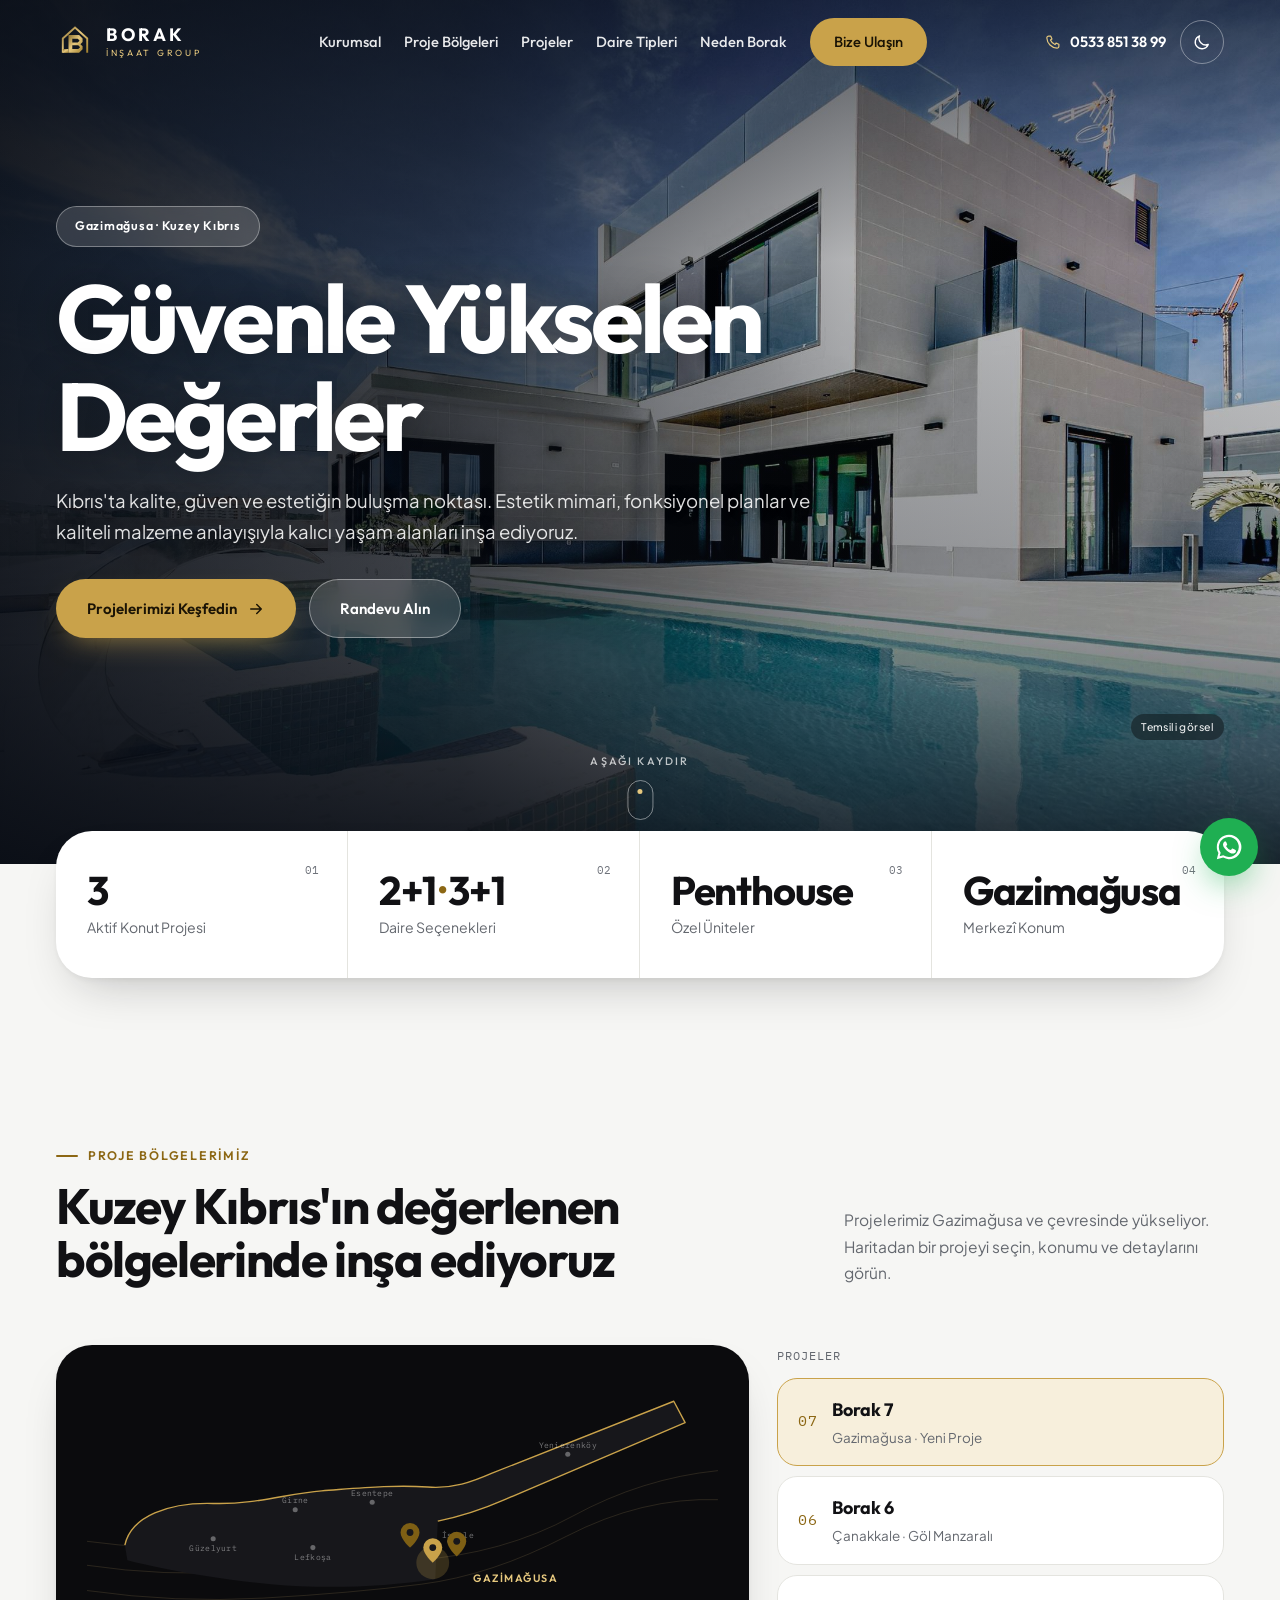
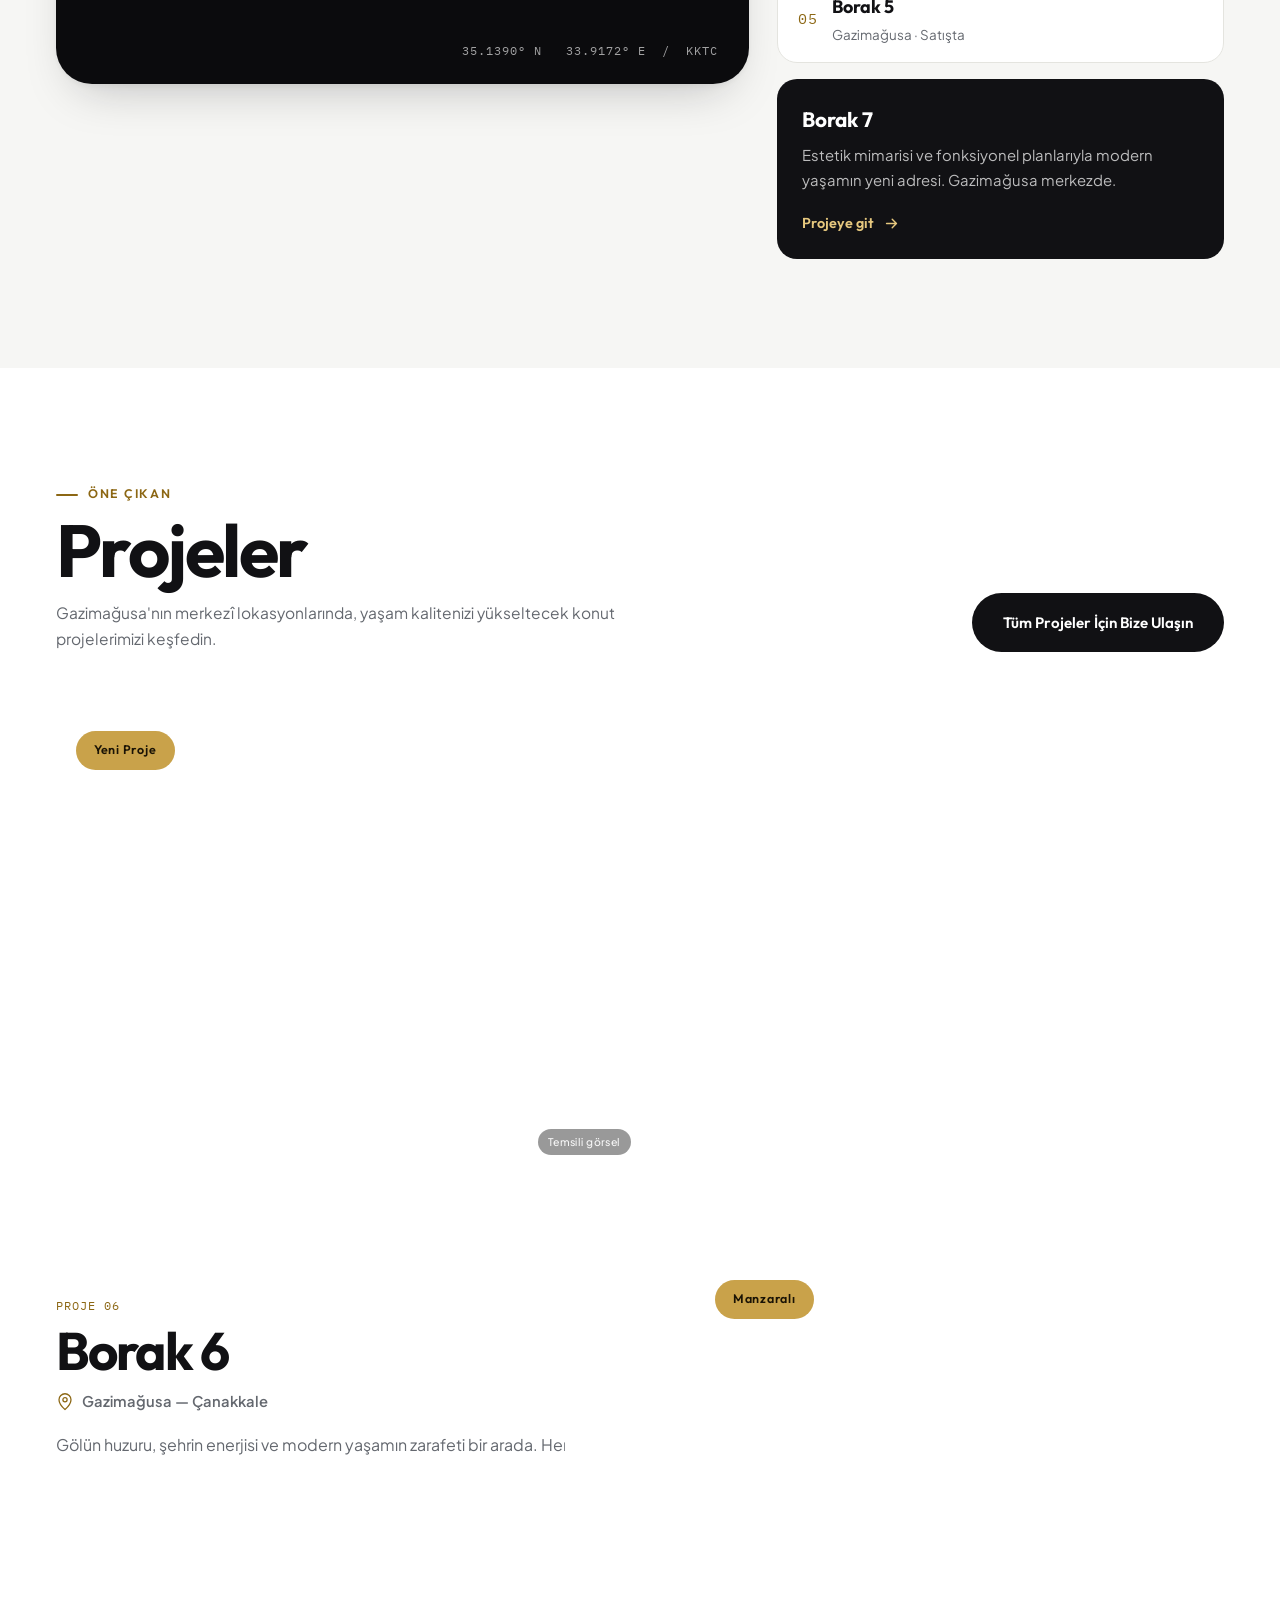
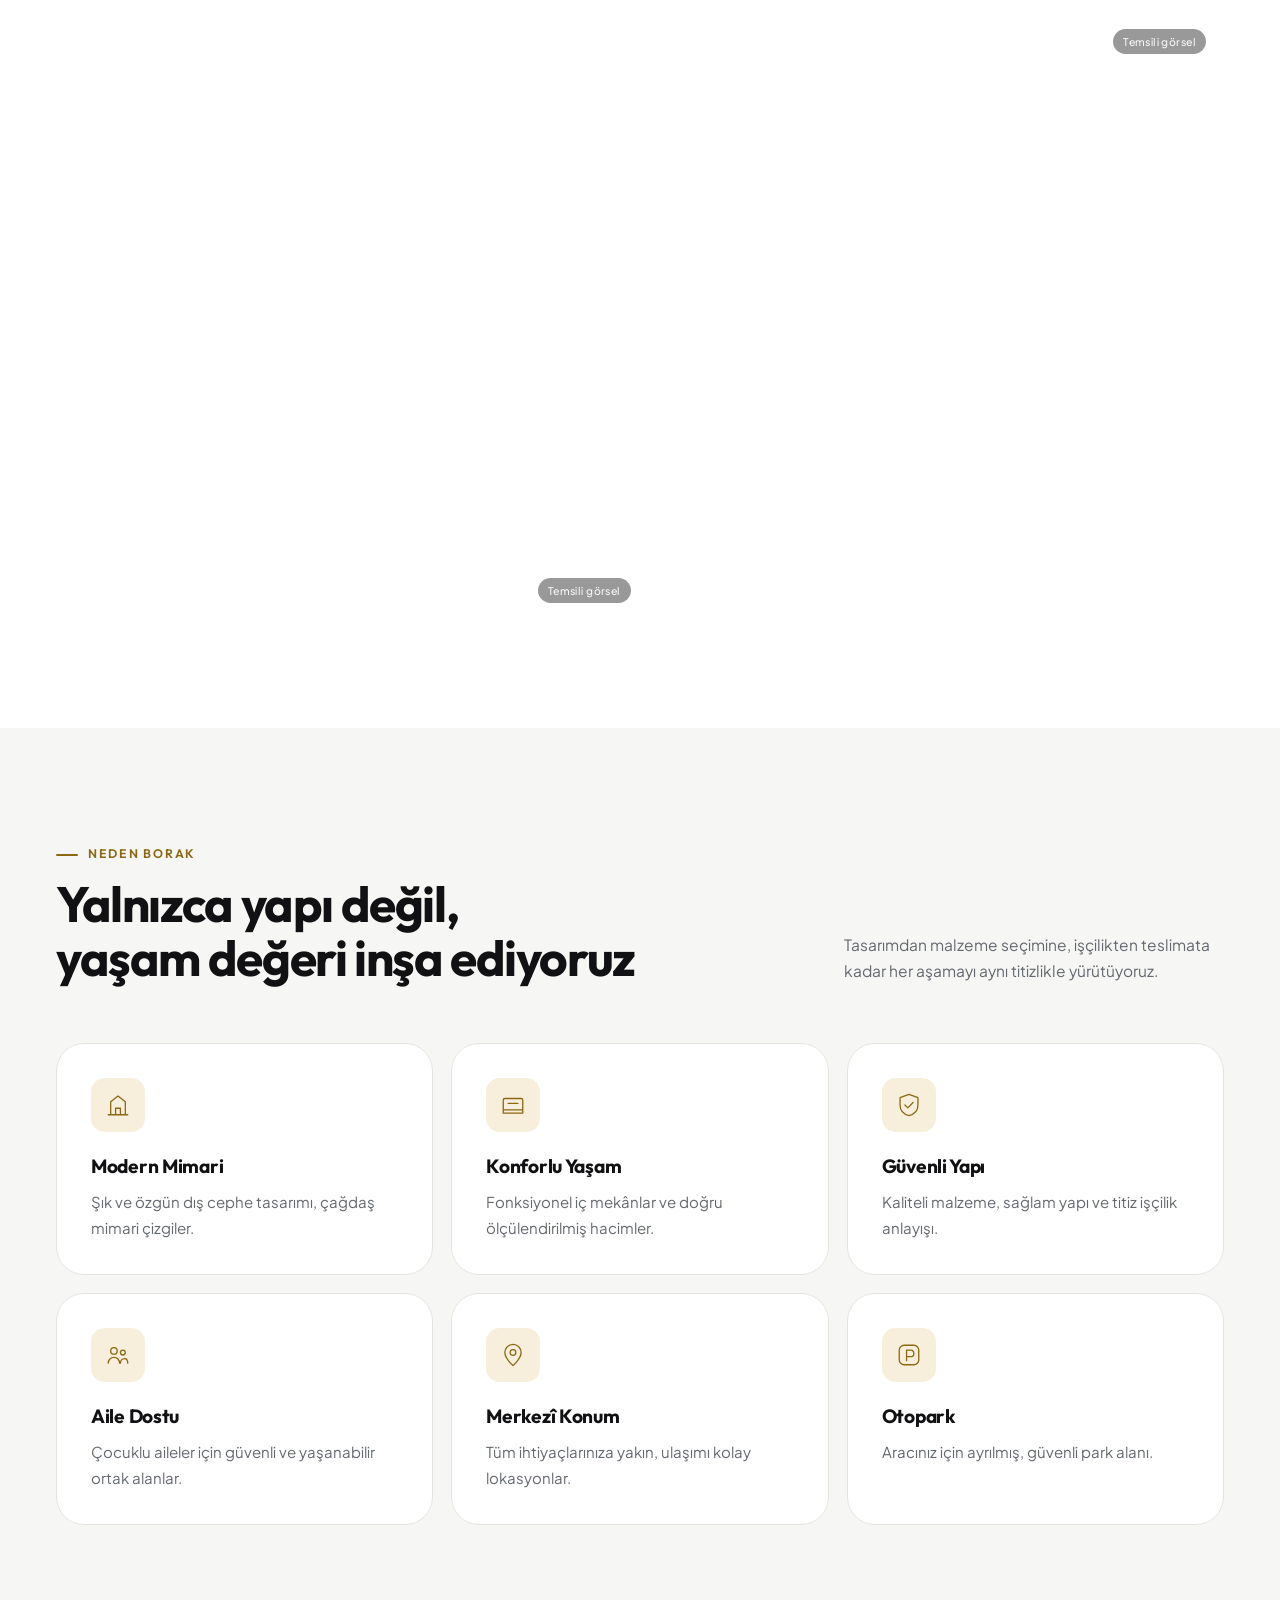
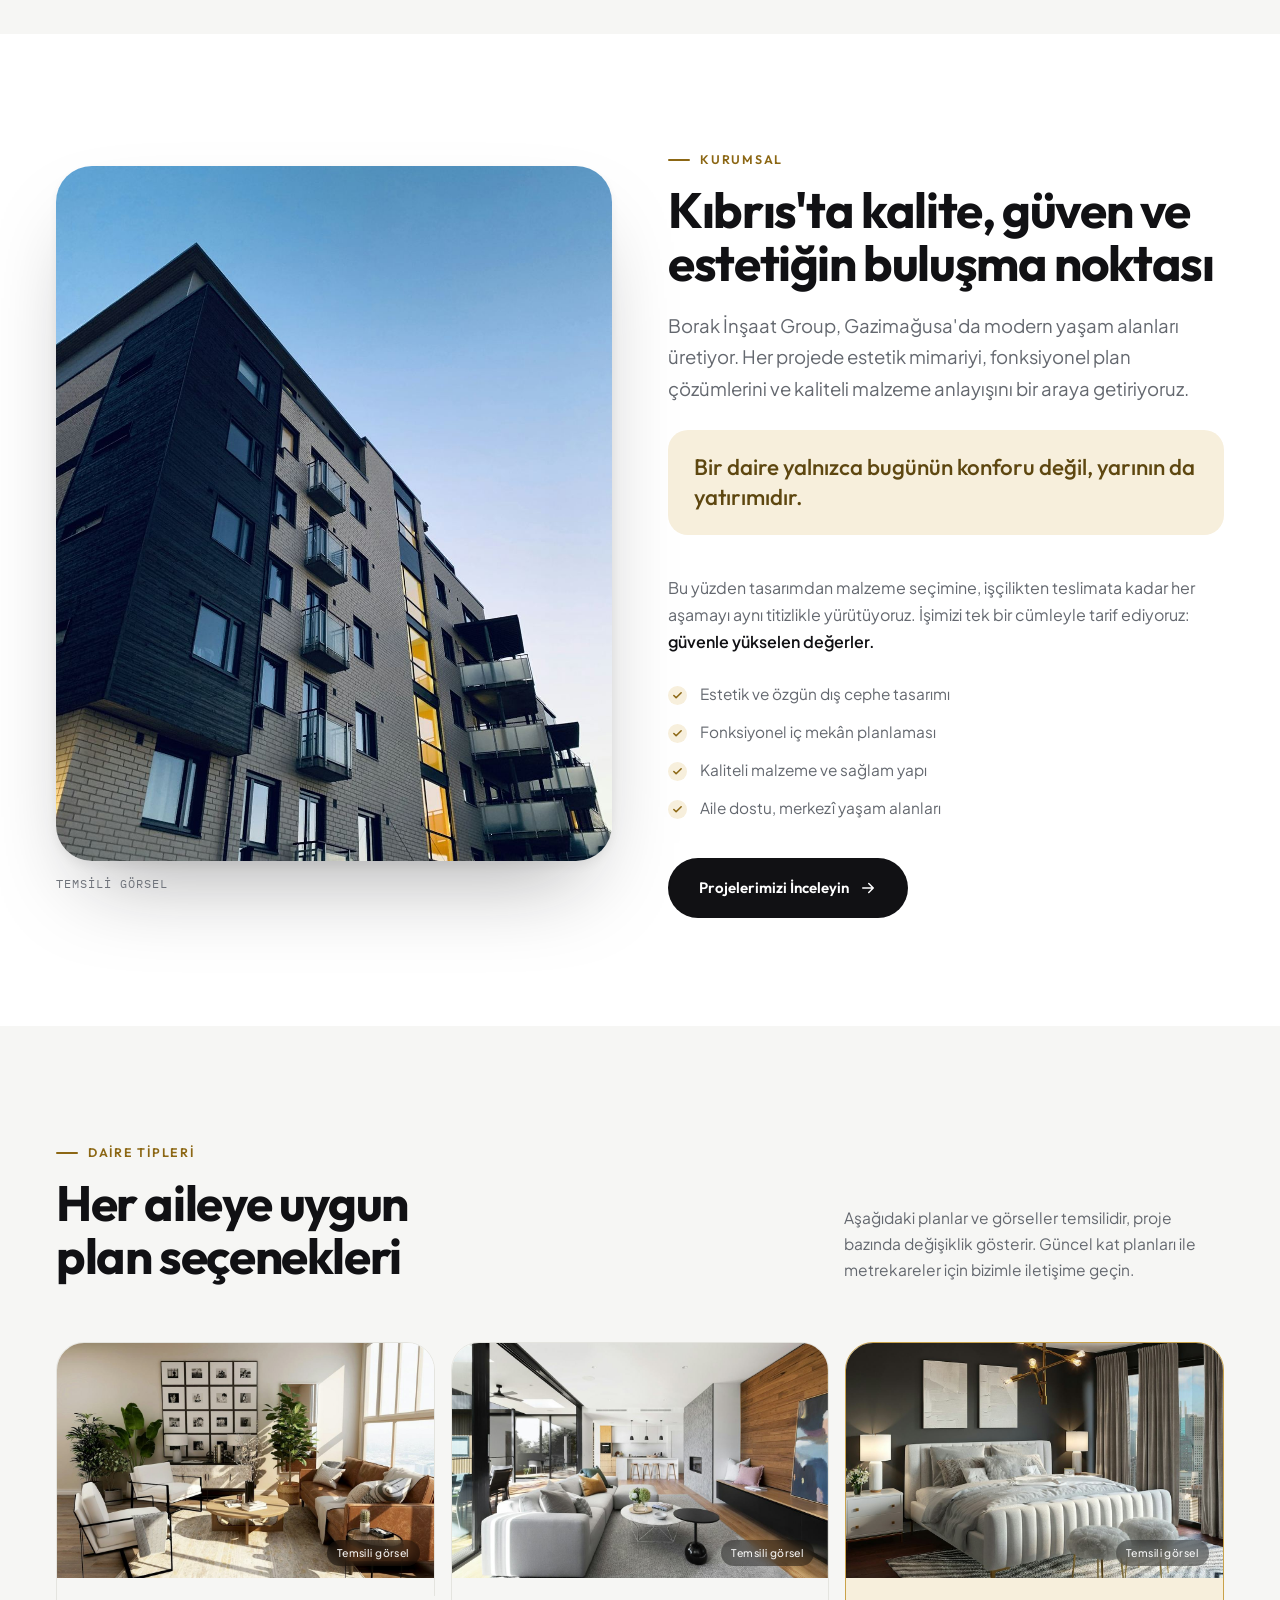
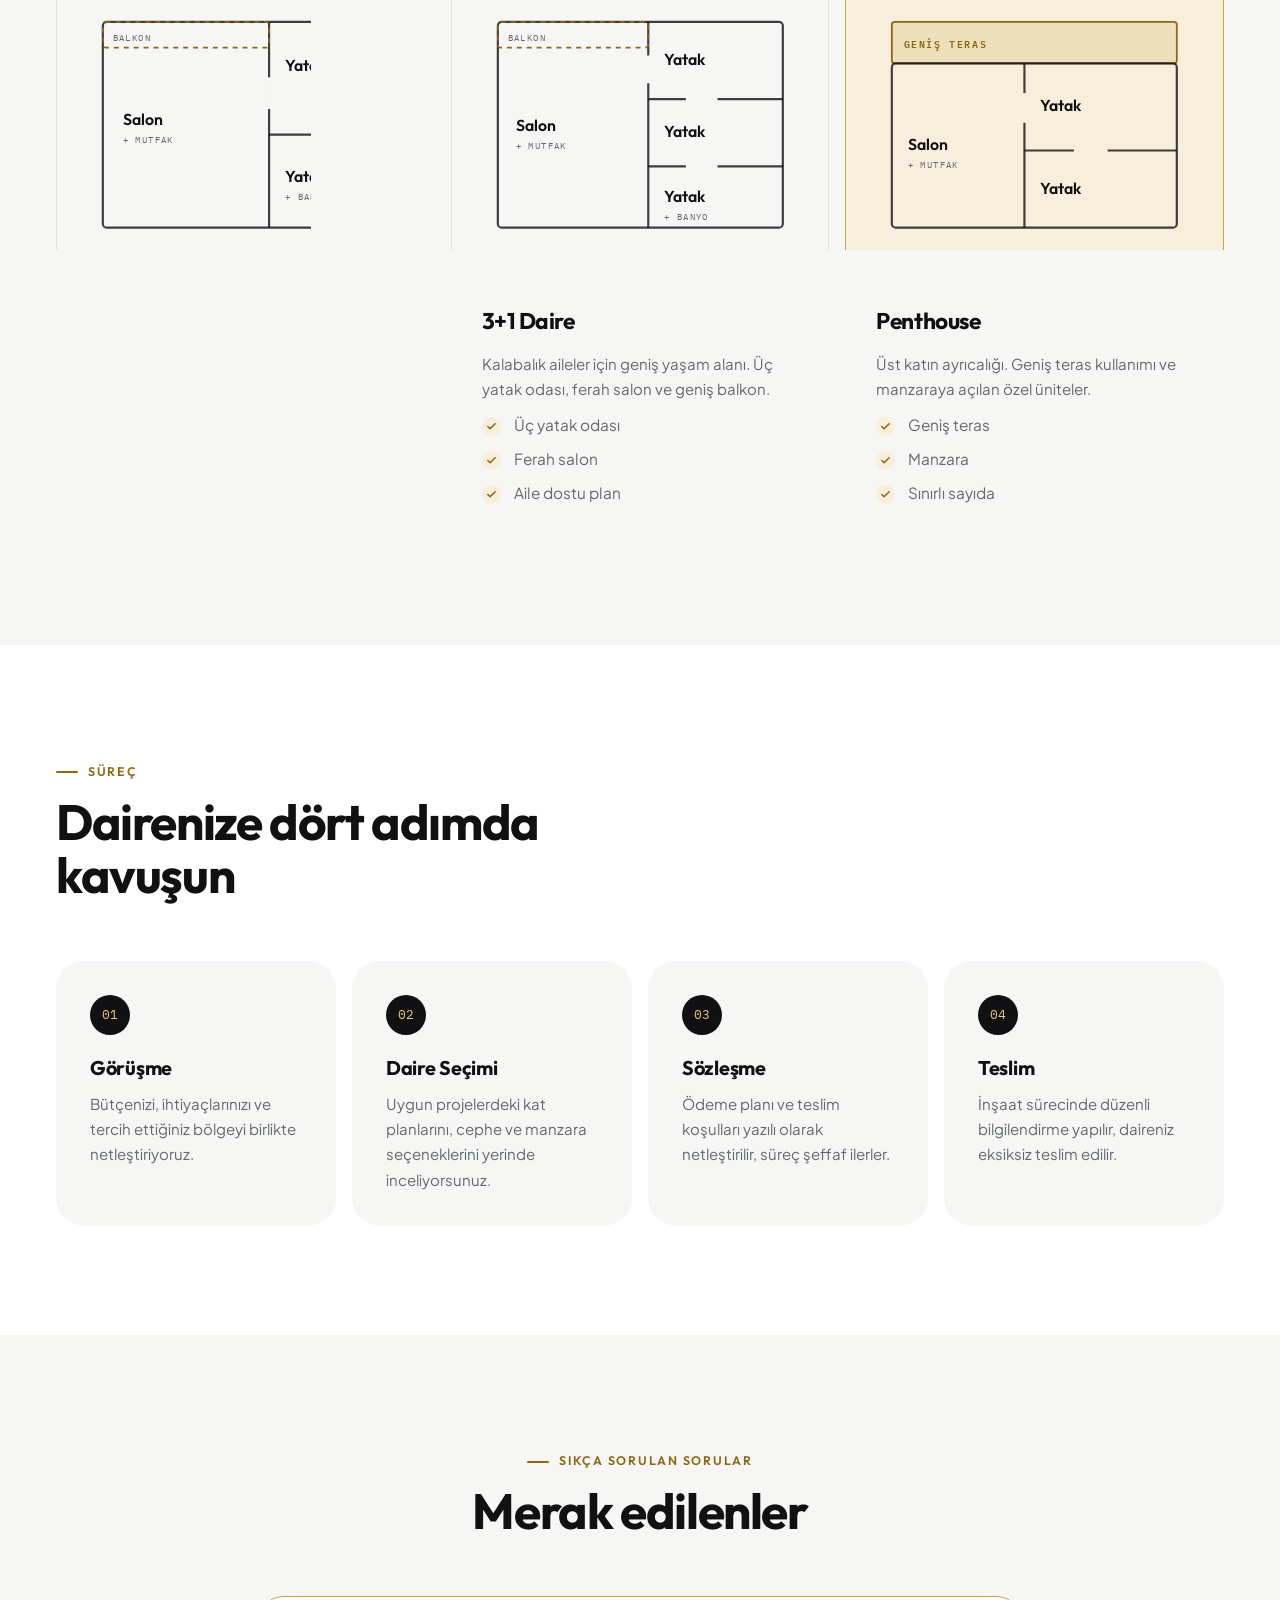
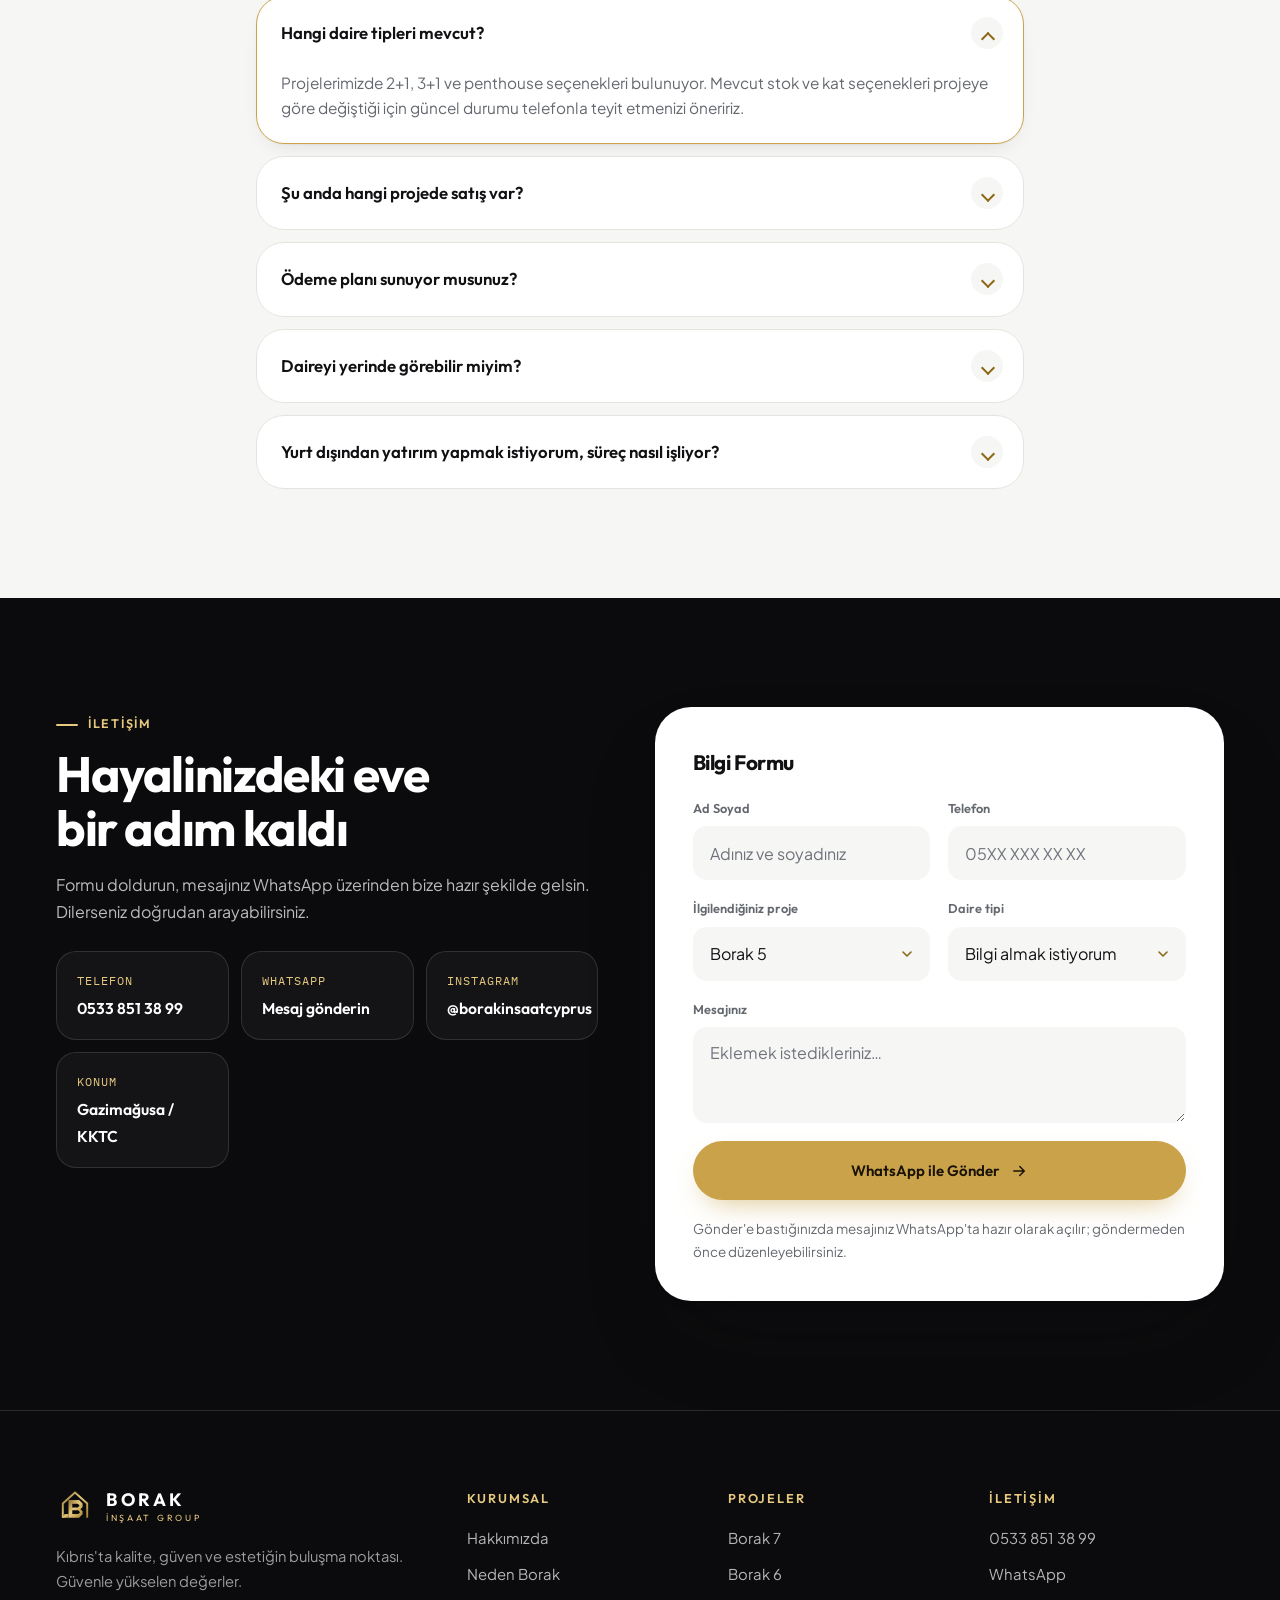
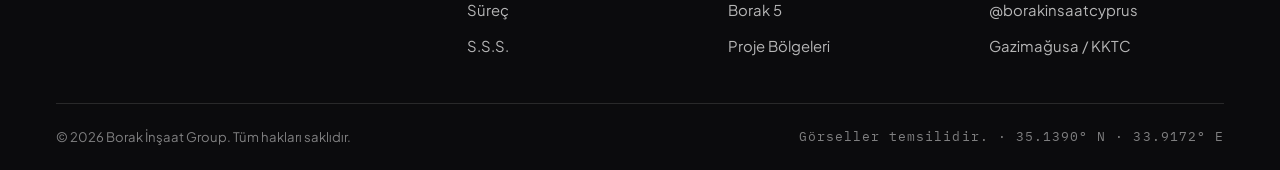
==== index.html @ 0980fdbd "Borak İnşaat Group web sitesi Gazimağusa merkezli Borak İnşaat Group için tek sayfalık statik kurums" ====
<!doctype html>
<html lang="tr">
<head>
<meta charset="utf-8">
<meta name="viewport" content="width=device-width, initial-scale=1, viewport-fit=cover">
<title>Borak İnşaat Group</title>
<meta name="description" content="Borak İnşaat Group — Gazimağusa, Kuzey Kıbrıs. Borak 5, Borak 6 ve Borak 7 konut projeleri. 2+1, 3+1 ve penthouse daireler. Güvenle yükselen değerler.">
<meta name="theme-color" content="#0B0B0D">
<meta property="og:title" content="Borak İnşaat Group">
<meta property="og:description" content="Kıbrıs'ta kalite, güven ve estetiğin buluşma noktası. Gazimağusa'da modern konut projeleri.">
<meta property="og:type" content="website">
<meta property="og:locale" content="tr_TR">
<link rel="icon" href="assets/borak-logo.svg" type="image/svg+xml">
<link rel="preconnect" href="https://fonts.googleapis.com">
<link rel="preconnect" href="https://fonts.gstatic.com" crossorigin>
<link rel="stylesheet" href="https://fonts.googleapis.com/css2?family=Outfit:wght@300;400;500;600;700;800&family=Plus+Jakarta+Sans:wght@400;500;600&family=IBM+Plex+Mono:wght@400;500&display=swap">
<link rel="stylesheet" href="assets/style.css?v=20260922f">
<!-- Kayıtlı tema seçimini ilk boyamadan önce uygula (beyaz parlama olmasın) -->
<script>try{var t=localStorage.getItem('borak-tema');if(t==='dark'||t==='light')document.documentElement.setAttribute('data-theme',t)}catch(e){}</script>
</head>
<body>

<!-- ===================== PAYLAŞILAN SVG TANIMLARI ===================== -->
<svg class="sprite" aria-hidden="true" focusable="false">
  <defs>
    <!-- marka altını -->
    <linearGradient id="lgGold" x1="0" y1="0" x2="1" y2="1">
      <stop offset="0" stop-color="#8A6E2F"/><stop offset=".45" stop-color="#E6C87E"/><stop offset="1" stop-color="#A3822F"/>
    </linearGradient>
  </defs>
</svg>

<a class="skip" href="#icerik">İçeriğe geç</a>

<!-- ===================== HEADER ===================== -->
<header class="hdr" id="hdr">
  <div class="hdr__in">
    <a class="logo" href="#top" aria-label="Borak İnşaat Group — ana sayfa">
      <svg class="logo__mark" viewBox="0 0 140 140" aria-hidden="true">
        <path class="ln" d="M25 110V57L70 17l45 40v53"/>
        <path class="fl" d="M25 96h21v14H25z"/>
        <path class="fl" fill-rule="evenodd" d="M46 44H85L98 57V70L90 78L98 86V97L85 110H46Z M60 58H80L86 64V66L80 72H60Z M60 82H82L88 88V90L82 96H60Z"/>
      </svg>
      <span class="logo__txt"><strong>BORAK</strong><em>İnşaat Group</em></span>
    </a>

    <nav class="nav" id="nav" aria-label="Ana menü">
      <a href="#kurumsal">Kurumsal</a>
      <a href="#bolgeler">Proje Bölgeleri</a>
      <a href="#projeler">Projeler</a>
      <a href="#daireler">Daire Tipleri</a>
      <a href="#neden">Neden Borak</a>
      <a class="nav__cta" href="#iletisim">Bize Ulaşın</a>
      <a class="nav__tel" href="tel:+905338513899">0533 851 38 99</a>
    </nav>

    <div class="hdr__side">
      <a class="hdr__tel" href="tel:+905338513899">
        <svg viewBox="0 0 24 24" aria-hidden="true"><path d="M6.6 3h3l1.6 4-2.1 1.5a12 12 0 0 0 6.4 6.4L17 12.8l4 1.6v3A2.6 2.6 0 0 1 18.4 20 15.4 15.4 0 0 1 4 5.6 2.6 2.6 0 0 1 6.6 3z"/></svg>
        <span>0533 851 38 99</span>
      </a>
      <button class="tema" id="tema" type="button" aria-label="Koyu temaya geç">
        <svg class="tema__ay" viewBox="0 0 24 24" aria-hidden="true"><path d="M20.5 14.5A8.5 8.5 0 0 1 9.5 3.5a8.5 8.5 0 1 0 11 11z"/></svg>
        <svg class="tema__gunes" viewBox="0 0 24 24" aria-hidden="true"><circle cx="12" cy="12" r="4.2"/><path d="M12 2.5v2.2M12 19.3v2.2M4.6 4.6l1.6 1.6M17.8 17.8l1.6 1.6M2.5 12h2.2M19.3 12h2.2M4.6 19.4l1.6-1.6M17.8 6.2l1.6-1.6"/></svg>
      </button>
      <button class="burger" id="burger" aria-expanded="false" aria-controls="nav">
        <span class="burger__lines" aria-hidden="true"><i></i><i></i><i></i></span>
        <span class="sr">Menü</span>
      </button>
    </div>
  </div>
</header>

<main id="icerik">

<!-- ===================== HERO ===================== -->
<section class="hero" id="top">
  <div class="hero__scene" aria-hidden="true">
    <img src="assets/img/hero.jpg" alt="" width="2200" height="1459" fetchpriority="high">
  </div>

  <div class="hero__in wrap">
    <p class="pill pill--ghost">Gazimağusa &middot; Kuzey Kıbrıs</p>
    <h1 class="hero__h1">Güvenle Yükselen<br>Değerler</h1>
    <p class="hero__lead">Kıbrıs'ta kalite, güven ve estetiğin buluşma noktası. Estetik mimari,
      fonksiyonel planlar ve kaliteli malzeme anlayışıyla kalıcı yaşam alanları inşa ediyoruz.</p>
    <div class="hero__btns">
      <a class="btn btn--gold" href="#projeler">Projelerimizi Keşfedin
        <svg viewBox="0 0 24 24" aria-hidden="true"><path d="M5 12h14m0 0l-6-6m6 6l-6 6"/></svg></a>
      <a class="btn btn--glass" href="#iletisim">Randevu Alın</a>
    </div>
  </div>

  <span class="tmsl tmsl--hero">Temsili görsel</span>

  <a class="hero__scroll" href="#rakamlar">
    <span>Aşağı Kaydır</span>
    <span class="hero__dot"></span>
  </a>
</section>

<!-- ===================== RAKAMLAR ===================== -->
<section class="statsec" id="rakamlar" aria-label="Öne çıkan bilgiler">
  <div class="wrap">
    <div class="stats">
      <div class="stat"><b>3</b><span>Aktif Konut Projesi</span><i>01</i></div>
      <div class="stat"><b>2+1<em>·</em>3+1</b><span>Daire Seçenekleri</span><i>02</i></div>
      <div class="stat"><b>Penthouse</b><span>Özel Üniteler</span><i>03</i></div>
      <div class="stat"><b>Gazimağusa</b><span>Merkezî Konum</span><i>04</i></div>
    </div>
  </div>
</section>

<!-- ===================== PROJE BÖLGELERİ (HARİTA) ===================== -->
<section class="sec sec--tint" id="bolgeler">
  <div class="wrap">
    <header class="sechead">
      <div>
        <p class="eyebrow">Proje Bölgelerimiz</p>
        <h2 class="h2">Kuzey Kıbrıs'ın değerlenen<br>bölgelerinde inşa ediyoruz</h2>
      </div>
      <p class="sechead__desc">Projelerimiz Gazimağusa ve çevresinde yükseliyor. Haritadan
        bir projeyi seçin, konumu ve detaylarını görün.</p>
    </header>

    <div class="mapwrap">
      <div class="mapcard">
        <svg class="kktc" viewBox="0 0 1000 440" role="img" aria-label="Kuzey Kıbrıs haritası üzerinde Borak İnşaat proje konumları">
          <!-- deniz dokusu -->
          <g class="kktc__sea">
            <path d="M0 300q120 18 250 10T520 292t250 -70T1000 150" />
            <path d="M0 340q140 20 280 12t250 -22t230 -76T1000 196" />
            <path d="M0 262q100 14 210 8t230 -24" />
          </g>
          <!-- kara -->
          <path class="kktc__land" d="M60 268C70 222 130 200 200 202c68 2 118-16 172-20 56-4 114-10 168-6 40 3 70-8 102-22L930 40l18 34L662 196c-32 14-66 26-106 34l-4 92c-82 12-172 16-260 8C204 322 118 306 64 292Z"/>
          <path class="kktc__coast" d="M60 268C70 222 130 200 200 202c68 2 118-16 172-20 56-4 114-10 168-6 40 3 70-8 102-22L930 40l18 34L662 196c-32 14-66 26-106 34"/>

          <!-- referans şehirler -->
          <g class="kktc__city">
            <circle cx="200" cy="258" r="4"/><text x="200" y="278">Güzelyurt</text>
            <circle cx="330" cy="212" r="4"/><text x="330" y="202">Girne</text>
            <circle cx="358" cy="272" r="4"/><text x="358" y="292">Lefkoşa</text>
            <circle cx="452" cy="200" r="4"/><text x="452" y="190">Esentepe</text>
            <circle cx="575" cy="262" r="4"/><text x="588" y="256">İskele</text>
            <circle cx="762" cy="124" r="4"/><text x="762" y="114">Yenierenköy</text>
          </g>

          <!-- proje iğneleri -->
          <g class="pin" data-pin="borak7" tabindex="0" role="button" aria-label="Borak 7 — Gazimağusa" transform="translate(548,296)">
            <circle class="pin__halo" r="26"/>
            <path class="pin__body" d="M0 6c0 0 15-13 15-24A15 15 0 1 0-15-18C-15-7 0 6 0 6Z" transform="translate(0,-6)"/>
            <circle class="pin__eye" cy="-24" r="5.4"/>
          </g>
          <g class="pin" data-pin="borak5" tabindex="0" role="button" aria-label="Borak 5 — Gazimağusa" transform="translate(586,286)">
            <circle class="pin__halo" r="26"/>
            <path class="pin__body" d="M0 6c0 0 15-13 15-24A15 15 0 1 0-15-18C-15-7 0 6 0 6Z" transform="translate(0,-6)"/>
            <circle class="pin__eye" cy="-24" r="5.4"/>
          </g>
          <g class="pin" data-pin="borak6" tabindex="0" role="button" aria-label="Borak 6 — Gazimağusa, Çanakkale" transform="translate(512,272)">
            <circle class="pin__halo" r="26"/>
            <path class="pin__body" d="M0 6c0 0 15-13 15-24A15 15 0 1 0-15-18C-15-7 0 6 0 6Z" transform="translate(0,-6)"/>
            <circle class="pin__eye" cy="-24" r="5.4"/>
          </g>

          <text class="kktc__label" x="612" y="326">GAZİMAĞUSA</text>
        </svg>

        <p class="mapcard__note mono">35.1390&deg; N &nbsp; 33.9172&deg; E &nbsp;/&nbsp; KKTC</p>
      </div>

      <div class="maplist">
        <p class="maplist__k mono">Projeler</p>
        <button class="mapitem is-on" data-go="borak7">
          <span class="mapitem__no mono">07</span>
          <span class="mapitem__t">Borak 7</span>
          <span class="mapitem__s">Gazimağusa &middot; Yeni Proje</span>
        </button>
        <button class="mapitem" data-go="borak6">
          <span class="mapitem__no mono">06</span>
          <span class="mapitem__t">Borak 6</span>
          <span class="mapitem__s">Çanakkale &middot; Göl Manzaralı</span>
        </button>
        <button class="mapitem" data-go="borak5">
          <span class="mapitem__no mono">05</span>
          <span class="mapitem__t">Borak 5</span>
          <span class="mapitem__s">Gazimağusa &middot; Satışta</span>
        </button>

        <div class="mapinfo" id="mapinfo" aria-live="polite">
          <p class="mapinfo__t">Borak 7</p>
          <p class="mapinfo__d">Estetik mimarisi ve fonksiyonel planlarıyla modern yaşamın yeni adresi.</p>
          <a class="mapinfo__a" href="#borak7">Projeye git
            <svg viewBox="0 0 24 24" aria-hidden="true"><path d="M5 12h14m0 0l-6-6m6 6l-6 6"/></svg></a>
        </div>
      </div>
    </div>
  </div>
</section>

<!-- ===================== ÖNE ÇIKAN PROJELER ===================== -->
<section class="sec" id="projeler">
  <div class="wrap">
    <header class="sechead sechead--big">
      <div>
        <p class="eyebrow">Öne Çıkan</p>
        <h2 class="h1x">Projeler</h2>
        <p class="sechead__desc sechead__desc--wide">Gazimağusa'nın merkezî lokasyonlarında,
          yaşam kalitenizi yükseltecek konut projelerimizi keşfedin.</p>
      </div>
      <a class="btn btn--dark sechead__cta" href="#iletisim">Tüm Projeler İçin Bize Ulaşın</a>
    </header>
  </div>

  <div class="showcase">

    <article class="proj" id="borak7">
      <div class="proj__viz">
        <img src="assets/img/borak7.jpg" alt="Borak 7 — temsili dış cephe görseli" width="1500" height="1031" loading="lazy" decoding="async">
        <span class="pill pill--live">Yeni Proje</span>
        <span class="tmsl">Temsili görsel</span>
      </div>
      <div class="proj__body">
        <p class="proj__no mono">Proje 07</p>
        <h3 class="proj__title">Borak 7</h3>
        <p class="proj__loc">
          <svg viewBox="0 0 24 24" aria-hidden="true"><path d="M12 22s8-6.9 8-13a8 8 0 0 0-16 0c0 6.1 8 13 8 13z"/><circle cx="12" cy="9" r="2.8"/></svg>
          Gazimağusa / Kuzey Kıbrıs</p>
        <p class="proj__txt">Estetik mimarisi, fonksiyonel planları ve kaliteli malzeme anlayışıyla
          fark yaratan yeni projemiz. Modern yaşamın yeni adresi.</p>
        <ul class="chips"><li>Modern Mimari</li><li>Merkezî Konum</li><li>Otopark</li><li>Aile Dostu</li></ul>
        <a class="btn btn--dark" href="#iletisim">Daha Fazla Bilgi
          <svg viewBox="0 0 24 24" aria-hidden="true"><path d="M5 12h14m0 0l-6-6m6 6l-6 6"/></svg></a>
      </div>
    </article>

    <article class="proj proj--flip" id="borak6">
      <div class="proj__viz">
        <img src="assets/img/borak6.jpg" alt="Borak 6 — temsili dış cephe görseli" width="1552" height="1067" loading="lazy" decoding="async">
        <span class="pill">Manzaralı</span>
        <span class="tmsl">Temsili görsel</span>
      </div>
      <div class="proj__body">
        <p class="proj__no mono">Proje 06</p>
        <h3 class="proj__title">Borak 6</h3>
        <p class="proj__loc">
          <svg viewBox="0 0 24 24" aria-hidden="true"><path d="M12 22s8-6.9 8-13a8 8 0 0 0-16 0c0 6.1 8 13 8 13z"/><circle cx="12" cy="9" r="2.8"/></svg>
          Gazimağusa — Çanakkale</p>
        <p class="proj__txt">Gölün huzuru, şehrin enerjisi ve modern yaşamın zarafeti bir arada.
          Her gününüzü izlenmeye değer bir manzarayla karşılayın.</p>
        <ul class="chips"><li>Göl Manzarası</li><li>Geniş Balkon</li><li>Konforlu Yaşam</li></ul>
        <a class="btn btn--dark" href="#iletisim">Daha Fazla Bilgi
          <svg viewBox="0 0 24 24" aria-hidden="true"><path d="M5 12h14m0 0l-6-6m6 6l-6 6"/></svg></a>
      </div>
    </article>

    <article class="proj" id="borak5">
      <div class="proj__viz">
        <img src="assets/img/borak5.jpg" alt="Borak 5 — temsili dış cephe görseli" width="1600" height="1100" loading="lazy" decoding="async">
        <span class="pill pill--sale">Satışta</span>
        <span class="tmsl">Temsili görsel</span>
      </div>
      <div class="proj__body">
        <p class="proj__no mono">Proje 05</p>
        <h3 class="proj__title">Borak 5</h3>
        <p class="proj__loc">
          <svg viewBox="0 0 24 24" aria-hidden="true"><path d="M12 22s8-6.9 8-13a8 8 0 0 0-16 0c0 6.1 8 13 8 13z"/><circle cx="12" cy="9" r="2.8"/></svg>
          Gazimağusa / Kuzey Kıbrıs</p>
        <p class="proj__txt">Zamanın en değerli yatırımı, konforudur. 2+1, 3+1 ve penthouse
          seçenekleriyle doğru yatırım, güvenli gelecek.</p>
        <ul class="chips"><li>2+1 · 3+1 · Penthouse</li><li>Kaliteli İşçilik</li><li>Geniş Balkonlar</li></ul>
        <a class="btn btn--dark" href="#iletisim">Daha Fazla Bilgi
          <svg viewBox="0 0 24 24" aria-hidden="true"><path d="M5 12h14m0 0l-6-6m6 6l-6 6"/></svg></a>
      </div>
    </article>

  </div>
</section>

<!-- ===================== NEDEN BORAK ===================== -->
<section class="sec sec--tint" id="neden">
  <div class="wrap">
    <header class="sechead">
      <div>
        <p class="eyebrow">Neden Borak</p>
        <h2 class="h2">Yalnızca yapı değil,<br>yaşam değeri inşa ediyoruz</h2>
      </div>
      <p class="sechead__desc">Tasarımdan malzeme seçimine, işçilikten teslimata kadar
        her aşamayı aynı titizlikle yürütüyoruz.</p>
    </header>

    <div class="feats">
      <article class="feat">
        <span class="feat__ic"><svg viewBox="0 0 32 32" aria-hidden="true"><path d="M4 28h24M7 28V12l9-7 9 7v16M13 28v-8h6v8"/></svg></span>
        <h3>Modern Mimari</h3>
        <p>Şık ve özgün dış cephe tasarımı, çağdaş mimari çizgiler.</p>
      </article>
      <article class="feat">
        <span class="feat__ic"><svg viewBox="0 0 32 32" aria-hidden="true"><path d="M4 22V10a2 2 0 0 1 2-2h20a2 2 0 0 1 2 2v12M4 22h24v4H4zM10 14h12"/></svg></span>
        <h3>Konforlu Yaşam</h3>
        <p>Fonksiyonel iç mekânlar ve doğru ölçülendirilmiş hacimler.</p>
      </article>
      <article class="feat">
        <span class="feat__ic"><svg viewBox="0 0 32 32" aria-hidden="true"><path d="M16 3l11 4v9c0 7-4.6 11.4-11 13C9.6 27.4 5 23 5 16V7z"/><path d="M11 16l3.5 3.5L21 13"/></svg></span>
        <h3>Güvenli Yapı</h3>
        <p>Kaliteli malzeme, sağlam yapı ve titiz işçilik anlayışı.</p>
      </article>
      <article class="feat">
        <span class="feat__ic"><svg viewBox="0 0 32 32" aria-hidden="true"><circle cx="11" cy="11" r="4"/><circle cx="22" cy="13" r="3"/><path d="M4 26c0-4 3.2-7 7-7s7 3 7 7M19 26c0-3 2-5.5 5-5.5S28 23 28 26"/></svg></span>
        <h3>Aile Dostu</h3>
        <p>Çocuklu aileler için güvenli ve yaşanabilir ortak alanlar.</p>
      </article>
      <article class="feat">
        <span class="feat__ic"><svg viewBox="0 0 32 32" aria-hidden="true"><path d="M16 29s10-8.6 10-16A10 10 0 0 0 6 13c0 7.4 10 16 10 16z"/><circle cx="16" cy="13" r="3.5"/></svg></span>
        <h3>Merkezî Konum</h3>
        <p>Tüm ihtiyaçlarınıza yakın, ulaşımı kolay lokasyonlar.</p>
      </article>
      <article class="feat">
        <span class="feat__ic"><svg viewBox="0 0 32 32" aria-hidden="true"><rect x="4" y="4" width="24" height="24" rx="6"/><path d="M13 23V10h5a4 4 0 0 1 0 8h-5"/></svg></span>
        <h3>Otopark</h3>
        <p>Aracınız için ayrılmış, güvenli park alanı.</p>
      </article>
    </div>
  </div>
</section>

<!-- ===================== KURUMSAL ===================== -->
<section class="sec" id="kurumsal">
  <div class="wrap split">
    <figure class="frame">
      <img src="assets/img/kurumsal.jpg" alt="" width="1100" height="1375" loading="lazy" decoding="async">
      <figcaption class="mono">Temsili görsel</figcaption>
    </figure>

    <div class="split__body">
      <p class="eyebrow">Kurumsal</p>
      <h2 class="h2">Kıbrıs'ta kalite, güven ve estetiğin buluşma noktası</h2>
      <p class="lead">Borak İnşaat Group, Gazimağusa'da modern yaşam alanları üretiyor.
        Her projede estetik mimariyi, fonksiyonel plan çözümlerini ve kaliteli malzeme
        anlayışını bir araya getiriyoruz.</p>
      <blockquote class="quote">Bir daire yalnızca bugünün konforu değil, yarının da yatırımıdır.</blockquote>
      <p class="body">Bu yüzden tasarımdan malzeme seçimine, işçilikten teslimata kadar
        her aşamayı aynı titizlikle yürütüyoruz. İşimizi tek bir cümleyle tarif ediyoruz:
        <strong>güvenle yükselen değerler.</strong></p>
      <ul class="ticks">
        <li>Estetik ve özgün dış cephe tasarımı</li>
        <li>Fonksiyonel iç mekân planlaması</li>
        <li>Kaliteli malzeme ve sağlam yapı</li>
        <li>Aile dostu, merkezî yaşam alanları</li>
      </ul>
      <a class="btn btn--dark" href="#projeler">Projelerimizi İnceleyin
        <svg viewBox="0 0 24 24" aria-hidden="true"><path d="M5 12h14m0 0l-6-6m6 6l-6 6"/></svg></a>
    </div>
  </div>
</section>

<!-- ===================== DAİRE TİPLERİ ===================== -->
<section class="sec sec--tint" id="daireler">
  <div class="wrap">
    <header class="sechead">
      <div>
        <p class="eyebrow">Daire Tipleri</p>
        <h2 class="h2">Her aileye uygun<br>plan seçenekleri</h2>
      </div>
      <p class="sechead__desc">Aşağıdaki planlar ve görseller temsilidir, proje bazında değişiklik gösterir.
        Güncel kat planları ile metrekareler için bizimle iletişime geçin.</p>
    </header>

    <div class="units">
      <article class="unit">
        <div class="unit__photo">
          <img src="assets/img/daire-2-1.jpg" alt="Aydınlık salon — temsili iç mekân görseli" width="1200" height="750" loading="lazy" decoding="async">
          <span class="tmsl">Temsili görsel</span>
        </div>
        <div class="unit__plan">
          <svg viewBox="0 0 320 236" aria-hidden="true">
            <g class="wall"><rect x="16" y="14" width="288" height="208" rx="4"/></g>
            <g class="wall"><line x1="184" y1="14" x2="184" y2="222"/><line x1="184" y1="128" x2="304" y2="128"/></g>
            <g class="door"><line x1="184" y1="70" x2="184" y2="102"/><line x1="228" y1="128" x2="262" y2="128"/></g>
            <g class="balk"><rect x="16" y="14" width="168" height="26" rx="3"/></g>
            <g class="lbl">
              <text x="26" y="33" class="sub">BALKON</text>
              <text x="36" y="118">Salon</text><text x="36" y="136" class="sub">+ MUTFAK</text>
              <text x="200" y="64">Yatak</text>
              <text x="200" y="176">Yatak</text><text x="200" y="194" class="sub">+ BANYO</text>
            </g>
          </svg>
        </div>
        <div class="unit__body">
          <h3>2+1 Daire</h3>
          <p>Çiftler ve küçük aileler için fonksiyonel plan. Geniş salon, ayrı yatak odaları ve balkon.</p>
          <ul class="ticks ticks--sm"><li>Geniş balkon</li><li>Fonksiyonel mutfak</li><li>Ayrı ebeveyn odası</li></ul>
        </div>
      </article>

      <article class="unit">
        <div class="unit__photo">
          <img src="assets/img/daire-3-1.jpg" alt="Açık mutfaklı geniş salon — temsili iç mekân görseli" width="1200" height="750" loading="lazy" decoding="async">
          <span class="tmsl">Temsili görsel</span>
        </div>
        <div class="unit__plan">
          <svg viewBox="0 0 320 236" aria-hidden="true">
            <g class="wall"><rect x="16" y="14" width="288" height="208" rx="4"/></g>
            <g class="wall"><line x1="168" y1="14" x2="168" y2="222"/><line x1="168" y1="92" x2="304" y2="92"/><line x1="168" y1="160" x2="304" y2="160"/></g>
            <g class="door"><line x1="168" y1="48" x2="168" y2="76"/><line x1="206" y1="92" x2="238" y2="92"/><line x1="206" y1="160" x2="238" y2="160"/></g>
            <g class="balk"><rect x="16" y="14" width="152" height="26" rx="3"/></g>
            <g class="lbl">
              <text x="26" y="33" class="sub">BALKON</text>
              <text x="34" y="124">Salon</text><text x="34" y="142" class="sub">+ MUTFAK</text>
              <text x="184" y="58">Yatak</text>
              <text x="184" y="130">Yatak</text>
              <text x="184" y="196">Yatak</text><text x="184" y="214" class="sub">+ BANYO</text>
            </g>
          </svg>
        </div>
        <div class="unit__body">
          <h3>3+1 Daire</h3>
          <p>Kalabalık aileler için geniş yaşam alanı. Üç yatak odası, ferah salon ve geniş balkon.</p>
          <ul class="ticks ticks--sm"><li>Üç yatak odası</li><li>Ferah salon</li><li>Aile dostu plan</li></ul>
        </div>
      </article>

      <article class="unit unit--star">
        <div class="unit__photo">
          <img src="assets/img/penthouse.jpg" alt="Şehir manzaralı yatak odası — temsili iç mekân görseli" width="1200" height="750" loading="lazy" decoding="async">
          <span class="tmsl">Temsili görsel</span>
        </div>
        <div class="unit__plan">
          <svg viewBox="0 0 320 236" aria-hidden="true">
            <g class="terrace"><rect x="16" y="14" width="288" height="42" rx="3"/></g>
            <g class="wall"><rect x="16" y="56" width="288" height="166" rx="4"/></g>
            <g class="wall"><line x1="150" y1="56" x2="150" y2="222"/><line x1="150" y1="144" x2="304" y2="144"/></g>
            <g class="door"><line x1="150" y1="86" x2="150" y2="116"/><line x1="200" y1="144" x2="234" y2="144"/></g>
            <g class="lbl">
              <text x="28" y="40" class="gold">GENİŞ TERAS</text>
              <text x="32" y="144">Salon</text><text x="32" y="162" class="sub">+ MUTFAK</text>
              <text x="166" y="104">Yatak</text>
              <text x="166" y="188">Yatak</text>
            </g>
          </svg>
        </div>
        <div class="unit__body">
          <h3>Penthouse</h3>
          <p>Üst katın ayrıcalığı. Geniş teras kullanımı ve manzaraya açılan özel üniteler.</p>
          <ul class="ticks ticks--sm"><li>Geniş teras</li><li>Manzara</li><li>Sınırlı sayıda</li></ul>
        </div>
      </article>
    </div>
  </div>
</section>

<!-- ===================== SÜREÇ ===================== -->
<section class="sec" id="surec">
  <div class="wrap">
    <header class="sechead">
      <div>
        <p class="eyebrow">Süreç</p>
        <h2 class="h2">Dairenize dört adımda<br>kavuşun</h2>
      </div>
    </header>
    <ol class="steps">
      <li><span class="steps__n">01</span><h3>Görüşme</h3><p>Bütçenizi, ihtiyaçlarınızı ve tercih ettiğiniz bölgeyi birlikte netleştiriyoruz.</p></li>
      <li><span class="steps__n">02</span><h3>Daire Seçimi</h3><p>Uygun projelerdeki kat planlarını, cephe ve manzara seçeneklerini yerinde inceliyorsunuz.</p></li>
      <li><span class="steps__n">03</span><h3>Sözleşme</h3><p>Ödeme planı ve teslim koşulları yazılı olarak netleştirilir, süreç şeffaf ilerler.</p></li>
      <li><span class="steps__n">04</span><h3>Teslim</h3><p>İnşaat sürecinde düzenli bilgilendirme yapılır, daireniz eksiksiz teslim edilir.</p></li>
    </ol>
  </div>
</section>

<!-- ===================== SSS ===================== -->
<section class="sec sec--tint" id="sss">
  <div class="wrap wrap--narrow">
    <header class="sechead sechead--center">
      <div>
        <p class="eyebrow">Sıkça Sorulan Sorular</p>
        <h2 class="h2">Merak edilenler</h2>
      </div>
    </header>
    <div class="faq">
      <details open>
        <summary>Hangi daire tipleri mevcut?</summary>
        <div><p>Projelerimizde 2+1, 3+1 ve penthouse seçenekleri bulunuyor. Mevcut stok ve kat
          seçenekleri projeye göre değiştiği için güncel durumu telefonla teyit etmenizi öneririz.</p></div>
      </details>
      <details>
        <summary>Şu anda hangi projede satış var?</summary>
        <div><p>Borak 5'te satışlarımız devam ediyor, Borak 7 yeni projemiz olarak satışa hazırlanıyor.
          Borak 6 ise göl manzaralı konumuyla öne çıkıyor. Detaylar için bize ulaşın.</p></div>
      </details>
      <details>
        <summary>Ödeme planı sunuyor musunuz?</summary>
        <div><p>Ödeme planları proje, daire tipi ve teslim tarihine göre değişiklik gösterir.
          Size özel seçenekleri görüşmede netleştiriyoruz.</p></div>
      </details>
      <details>
        <summary>Daireyi yerinde görebilir miyim?</summary>
        <div><p>Evet. Gazimağusa'daki projelerimizi yerinde gezebilirsiniz. Randevu için
          0533 851 38 99 numarasından bize ulaşmanız yeterli.</p></div>
      </details>
      <details>
        <summary>Yurt dışından yatırım yapmak istiyorum, süreç nasıl işliyor?</summary>
        <div><p>Yurt dışından gelen alıcılarımız için süreci baştan sona birlikte planlıyoruz.
          İlk adım olarak WhatsApp üzerinden yazabilir, uygun bir görüşme saati belirleyebilirsiniz.</p></div>
      </details>
    </div>
  </div>
</section>

<!-- ===================== İLETİŞİM (KOYU BANT) ===================== -->
<section class="cta" id="iletisim">
  <div class="wrap cta__in">
    <div class="cta__left">
      <p class="eyebrow eyebrow--light">İletişim</p>
      <h2 class="h2 h2--light">Hayalinizdeki eve<br>bir adım kaldı</h2>
      <p class="cta__lead">Formu doldurun, mesajınız WhatsApp üzerinden bize hazır şekilde gelsin.
        Dilerseniz doğrudan arayabilirsiniz.</p>

      <div class="contact">
        <a class="contact__i" href="tel:+905338513899">
          <span class="contact__k mono">Telefon</span><span class="contact__v">0533 851 38 99</span>
        </a>
        <a class="contact__i" href="https://wa.me/905338513899" target="_blank" rel="noopener">
          <span class="contact__k mono">WhatsApp</span><span class="contact__v">Mesaj gönderin</span>
        </a>
        <a class="contact__i" href="https://www.instagram.com/borakinsaatcyprus/" target="_blank" rel="noopener">
          <span class="contact__k mono">Instagram</span><span class="contact__v">@borakinsaatcyprus</span>
        </a>
        <a class="contact__i" href="https://maps.app.goo.gl/WNb8oyFhw3ZvD8c77" target="_blank" rel="noopener">
          <span class="contact__k mono">Konum</span><span class="contact__v">Gazimağusa / KKTC</span>
        </a>
      </div>
    </div>

    <form class="form" id="form" novalidate>
      <p class="form__t">Bilgi Formu</p>
      <div class="form__grid">
        <div class="form__row">
          <label for="f-ad">Ad Soyad</label>
          <input id="f-ad" name="ad" type="text" autocomplete="name" placeholder="Adınız ve soyadınız" required>
        </div>
        <div class="form__row">
          <label for="f-tel">Telefon</label>
          <input id="f-tel" name="tel" type="tel" autocomplete="tel" placeholder="05XX XXX XX XX" required>
        </div>
        <div class="form__row">
          <label for="f-proje">İlgilendiğiniz proje</label>
          <select id="f-proje" name="proje">
            <option>Borak 7</option><option>Borak 6</option>
            <option selected>Borak 5</option><option>Fark etmez</option>
          </select>
        </div>
        <div class="form__row">
          <label for="f-tip">Daire tipi</label>
          <select id="f-tip" name="tip">
            <option>2+1</option><option>3+1</option><option>Penthouse</option>
            <option selected>Bilgi almak istiyorum</option>
          </select>
        </div>
      </div>
      <div class="form__row">
        <label for="f-not">Mesajınız</label>
        <textarea id="f-not" name="not" rows="3" placeholder="Eklemek istedikleriniz…"></textarea>
      </div>
      <button class="btn btn--gold btn--full" type="submit">WhatsApp ile Gönder
        <svg viewBox="0 0 24 24" aria-hidden="true"><path d="M5 12h14m0 0l-6-6m6 6l-6 6"/></svg></button>
      <p class="form__hint" id="form-hint">Gönder'e bastığınızda mesajınız WhatsApp'ta hazır olarak açılır; göndermeden önce düzenleyebilirsiniz.</p>
    </form>
  </div>
</section>

</main>

<!-- ===================== FOOTER ===================== -->
<footer class="ftr">
  <div class="wrap">
    <div class="ftr__in">
      <div class="ftr__brand">
        <a class="logo logo--ftr" href="#top">
          <svg class="logo__mark" viewBox="0 0 140 140" aria-hidden="true">
            <path class="ln" d="M25 110V57L70 17l45 40v53"/>
            <path class="fl" d="M25 96h21v14H25z"/>
            <path class="fl" fill-rule="evenodd" d="M46 44H85L98 57V70L90 78L98 86V97L85 110H46Z M60 58H80L86 64V66L80 72H60Z M60 82H82L88 88V90L82 96H60Z"/>
          </svg>
          <span class="logo__txt"><strong>BORAK</strong><em>İnşaat Group</em></span>
        </a>
        <p>Kıbrıs'ta kalite, güven ve estetiğin buluşma noktası.<br>Güvenle yükselen değerler.</p>
      </div>
      <nav class="ftr__col" aria-label="Kurumsal">
        <h4>Kurumsal</h4>
        <a href="#kurumsal">Hakkımızda</a><a href="#neden">Neden Borak</a>
        <a href="#surec">Süreç</a><a href="#sss">S.S.S.</a>
      </nav>
      <nav class="ftr__col" aria-label="Projeler">
        <h4>Projeler</h4>
        <a href="#borak7">Borak 7</a><a href="#borak6">Borak 6</a>
        <a href="#borak5">Borak 5</a><a href="#bolgeler">Proje Bölgeleri</a>
      </nav>
      <nav class="ftr__col" aria-label="İletişim">
        <h4>İletişim</h4>
        <a href="tel:+905338513899">0533 851 38 99</a>
        <a href="https://wa.me/905338513899" target="_blank" rel="noopener">WhatsApp</a>
        <a href="https://www.instagram.com/borakinsaatcyprus/" target="_blank" rel="noopener">@borakinsaatcyprus</a>
        <a href="https://maps.app.goo.gl/WNb8oyFhw3ZvD8c77" target="_blank" rel="noopener">Gazimağusa / KKTC</a>
      </nav>
    </div>
    <div class="ftr__bar">
      <p>&copy; <span id="yil">2026</span> Borak İnşaat Group. Tüm hakları saklıdır.</p>
      <p class="mono">Görseller temsilidir. &middot; 35.1390&deg; N &middot; 33.9172&deg; E</p>
    </div>
  </div>
</footer>

<!-- Mobil aksiyon çubuğu -->
<nav class="mbar" aria-label="Hızlı iletişim">
  <a class="mbar__a" href="tel:+905338513899">
    <svg viewBox="0 0 24 24" aria-hidden="true"><path d="M6.6 3h3l1.6 4-2.1 1.5a12 12 0 0 0 6.4 6.4L17 12.8l4 1.6v3A2.6 2.6 0 0 1 18.4 20 15.4 15.4 0 0 1 4 5.6 2.6 2.6 0 0 1 6.6 3z"/></svg>
    <span>Ara</span>
  </a>
  <a class="mbar__a mbar__a--wa" href="https://wa.me/905338513899" target="_blank" rel="noopener">
    <svg viewBox="0 0 32 32" aria-hidden="true"><path d="M16 3C8.8 3 3 8.8 3 16c0 2.3.6 4.5 1.7 6.4L3 29l6.8-1.7A13 13 0 1 0 16 3zm0 23.6c-2 0-3.9-.5-5.6-1.5l-.4-.2-4 1 1.1-3.9-.3-.4A10.6 10.6 0 1 1 16 26.6zm6-7.9c-.3-.2-1.9-1-2.2-1.1-.3-.1-.5-.2-.7.2s-.8 1-1 1.2c-.2.2-.4.2-.7.1a8.7 8.7 0 0 1-4.3-3.7c-.3-.6.3-.5.9-1.7.1-.2 0-.4 0-.6l-1-2.4c-.3-.6-.5-.5-.7-.5h-.6c-.2 0-.6.1-.9.4-.3.4-1.2 1.2-1.2 2.8s1.2 3.3 1.4 3.5c.2.2 2.4 3.7 5.9 5.1 2.2.9 3 1 4.1.8.7-.1 1.9-.8 2.2-1.6.3-.8.3-1.4.2-1.6-.1-.2-.3-.3-.6-.4z"/></svg>
    <span>WhatsApp</span>
  </a>
  <a class="mbar__a" href="#iletisim">
    <svg viewBox="0 0 24 24" aria-hidden="true"><path d="M4 6h16v12H4zM4 7l8 6 8-6"/></svg>
    <span>Teklif</span>
  </a>
</nav>

<a class="wa" href="https://wa.me/905338513899" target="_blank" rel="noopener" aria-label="WhatsApp'tan yazın">
  <svg viewBox="0 0 32 32" aria-hidden="true"><path d="M16 3C8.8 3 3 8.8 3 16c0 2.3.6 4.5 1.7 6.4L3 29l6.8-1.7A13 13 0 1 0 16 3zm0 23.6c-2 0-3.9-.5-5.6-1.5l-.4-.2-4 1 1.1-3.9-.3-.4A10.6 10.6 0 1 1 16 26.6zm6-7.9c-.3-.2-1.9-1-2.2-1.1-.3-.1-.5-.2-.7.2s-.8 1-1 1.2c-.2.2-.4.2-.7.1a8.7 8.7 0 0 1-4.3-3.7c-.3-.6.3-.5.9-1.7.1-.2 0-.4 0-.6l-1-2.4c-.3-.6-.5-.5-.7-.5h-.6c-.2 0-.6.1-.9.4-.3.4-1.2 1.2-1.2 2.8s1.2 3.3 1.4 3.5c.2.2 2.4 3.7 5.9 5.1 2.2.9 3 1 4.1.8.7-.1 1.9-.8 2.2-1.6.3-.8.3-1.4.2-1.6-.1-.2-.3-.3-.6-.4z"/></svg>
</a>

<script src="assets/main.js?v=20260922f"></script>
</body>
</html>
---- assets/style.css ----
/* =========================================================
   BORAK İNŞAAT GROUP
   Zemin: beyaz / #F6F6F4 · Vurgu: marka altını · Koyu bant: #0B0B0D
   Tipografi: Outfit (display) · Plus Jakarta Sans (metin) · IBM Plex Mono (indeks)
   ========================================================= */

:root{
  --paper:    #FFFFFF;
  --paper-2:  #F6F6F4;
  --paper-3:  #EDEDE9;

  --ink:      #111114;
  --ink-2:    #64686F;
  --ink-3:    #6F737B;

  --dark:     #0B0B0D;
  --dark-2:   #141417;
  --dark-3:   #1D1D21;

  --gold:     #8C6714;   /* beyaz üzerinde AA (5.1:1) */
  --gold-mid: #C9A24A;   /* dolgu */
  --gold-br:  #E6C87E;   /* koyu zemin üzerinde */
  --gold-sft: #F7EFDC;

  --line:     #E4E4DF;
  --line-d:   rgba(255,255,255,.12);

  --r-s: 14px;
  --r-m: 20px;
  --r-l: 28px;
  --r-xl: 36px;

  --wrap: 1320px;
  --pad: clamp(20px, 4.5vw, 56px);
  --sec-y: clamp(72px, 8.5vw, 140px);

  --f-disp: "Outfit", "Segoe UI", system-ui, sans-serif;
  --f-body: "Plus Jakarta Sans", "Segoe UI", system-ui, sans-serif;
  --f-mono: "IBM Plex Mono", ui-monospace, "Cascadia Mono", monospace;

  --ease: cubic-bezier(.22,.82,.28,1);
  --sh-s: 0 1px 2px rgba(17,17,20,.04), 0 8px 24px -14px rgba(17,17,20,.2);
  --sh-m: 0 2px 6px rgba(17,17,20,.05), 0 22px 50px -22px rgba(17,17,20,.28);
  --sh-l: 0 4px 12px rgba(17,17,20,.06), 0 44px 90px -32px rgba(17,17,20,.36);

  /* bileşen yüzeyleri — koyu temada ayrı değer alanlar */
  color-scheme:light;
  --card:     #FFFFFF;
  --field:    #F6F6F4;
  --field-on: #FFFFFF;
  --inv:      #111114;   /* ters yüzey: siyah buton */
  --inv-ink:  #FFFFFF;
  --inv-hover:#2A2A30;
  --num-bg:   #111114;
  --quote-ink:#5E4710;
  --hdr-bg:   rgba(255,255,255,.82);
  --bar-bg:   rgba(255,255,255,.94);
  --info-bg:  #111114;
  --info-ink: #FFFFFF;
  --info-ink-2: rgba(255,255,255,.72);
  --info-line:transparent;
  --map-line: transparent;
  --img-filter:none;
  --tick-img: url("data:image/svg+xml,%3Csvg xmlns='http://www.w3.org/2000/svg' viewBox='0 0 24 24' fill='none' stroke='%238C6714' stroke-width='3.4' stroke-linecap='round' stroke-linejoin='round'%3E%3Cpath d='M20 6L9 17l-5-5'/%3E%3C/svg%3E");
  --sel-img:  url("data:image/svg+xml,%3Csvg xmlns='http://www.w3.org/2000/svg' viewBox='0 0 24 24' fill='none' stroke='%238C6714' stroke-width='2.4' stroke-linecap='round' stroke-linejoin='round'%3E%3Cpath d='M6 9l6 6 6-6'/%3E%3C/svg%3E");
  --ay:block; --gunes:none;   /* tema düğmesindeki ikon */
}

/* ---------- koyu tema ----------
   Sistem koyuysa otomatik; düğmeyle seçilen tema (data-theme) her iki yönde de kazanır. */
@media (prefers-color-scheme: dark){
  :root:not([data-theme="light"]){
    color-scheme:dark;
    --paper:#0E0E10; --paper-2:#121214; --paper-3:#1C1C1F;
    --card:#18181B; --field:#0F0F11; --field-on:#0B0B0D;
    --ink:#F2F1EE; --ink-2:#A3A6AD; --ink-3:#8D9098;
    --dark:#08080A; --dark-2:#141417; --dark-3:#1F1F24;
    --gold:#E0B45A; --gold-sft:#221D12;
    --line:#26262A;
    --inv:#F2F1EE; --inv-ink:#111114; --inv-hover:#FFFFFF;
    --num-bg:#26262A; --quote-ink:#EAD39A;
    --hdr-bg:rgba(14,14,16,.84); --bar-bg:rgba(14,14,16,.94);
    --info-bg:#18181B; --info-ink:#F2F1EE; --info-ink-2:#A3A6AD; --info-line:#3A3120;
    --map-line:#26262A;
    --img-filter:brightness(.9) saturate(.95);
    --tick-img:url("data:image/svg+xml,%3Csvg xmlns='http://www.w3.org/2000/svg' viewBox='0 0 24 24' fill='none' stroke='%23E0B45A' stroke-width='3.4' stroke-linecap='round' stroke-linejoin='round'%3E%3Cpath d='M20 6L9 17l-5-5'/%3E%3C/svg%3E");
    --sel-img:url("data:image/svg+xml,%3Csvg xmlns='http://www.w3.org/2000/svg' viewBox='0 0 24 24' fill='none' stroke='%23E0B45A' stroke-width='2.4' stroke-linecap='round' stroke-linejoin='round'%3E%3Cpath d='M6 9l6 6 6-6'/%3E%3C/svg%3E");
    --ay:none; --gunes:block;
    --sh-s:0 1px 2px rgba(0,0,0,.4), 0 8px 24px -14px rgba(0,0,0,.7);
    --sh-m:0 2px 6px rgba(0,0,0,.4), 0 22px 50px -22px rgba(0,0,0,.8);
    --sh-l:0 4px 12px rgba(0,0,0,.45), 0 44px 90px -32px rgba(0,0,0,.85);
  }
}
:root[data-theme="dark"]{
  color-scheme:dark;
  --paper:#0E0E10; --paper-2:#121214; --paper-3:#1C1C1F;
  --card:#18181B; --field:#0F0F11; --field-on:#0B0B0D;
  --ink:#F2F1EE; --ink-2:#A3A6AD; --ink-3:#8D9098;
  --dark:#08080A; --dark-2:#141417; --dark-3:#1F1F24;
  --gold:#E0B45A; --gold-sft:#221D12;
  --line:#26262A;
  --inv:#F2F1EE; --inv-ink:#111114; --inv-hover:#FFFFFF;
  --num-bg:#26262A; --quote-ink:#EAD39A;
  --hdr-bg:rgba(14,14,16,.84); --bar-bg:rgba(14,14,16,.94);
  --info-bg:#18181B; --info-ink:#F2F1EE; --info-ink-2:#A3A6AD; --info-line:#3A3120;
  --map-line:#26262A;
  --img-filter:brightness(.9) saturate(.95);
  --tick-img:url("data:image/svg+xml,%3Csvg xmlns='http://www.w3.org/2000/svg' viewBox='0 0 24 24' fill='none' stroke='%23E0B45A' stroke-width='3.4' stroke-linecap='round' stroke-linejoin='round'%3E%3Cpath d='M20 6L9 17l-5-5'/%3E%3C/svg%3E");
  --sel-img:url("data:image/svg+xml,%3Csvg xmlns='http://www.w3.org/2000/svg' viewBox='0 0 24 24' fill='none' stroke='%23E0B45A' stroke-width='2.4' stroke-linecap='round' stroke-linejoin='round'%3E%3Cpath d='M6 9l6 6 6-6'/%3E%3C/svg%3E");
  --ay:none; --gunes:block;
  --sh-s:0 1px 2px rgba(0,0,0,.4), 0 8px 24px -14px rgba(0,0,0,.7);
  --sh-m:0 2px 6px rgba(0,0,0,.4), 0 22px 50px -22px rgba(0,0,0,.8);
  --sh-l:0 4px 12px rgba(0,0,0,.45), 0 44px 90px -32px rgba(0,0,0,.85);
}

*,*::before,*::after{ box-sizing:border-box; }

html{ scroll-behavior:smooth; }
@media (prefers-reduced-motion:reduce){ html{ scroll-behavior:auto; } }

body{
  margin:0;
  background:var(--paper);
  color:var(--ink);
  font-family:var(--f-body);
  font-size:16px;
  line-height:1.68;
  -webkit-font-smoothing:antialiased;
  overflow-x:hidden;
}

img,svg{ max-width:100%; }
a{ color:inherit; }
button{ font:inherit; }

.sprite{ position:absolute; width:0; height:0; overflow:hidden; }
.sr{ position:absolute; width:1px; height:1px; overflow:hidden; clip:rect(0 0 0 0); white-space:nowrap; }
.mono{ font-family:var(--f-mono); font-size:.78em; letter-spacing:.08em; }

.skip{
  position:absolute; left:-9999px; top:0; z-index:200;
  background:var(--inv); color:var(--inv-ink); padding:12px 20px; border-radius:0 0 var(--r-s) 0;
  font-family:var(--f-disp); font-weight:600; text-decoration:none;
}
.skip:focus{ left:0; }

:where(a,button,input,select,textarea,summary,[tabindex]):focus-visible{
  outline:2px solid var(--gold-mid); outline-offset:3px; border-radius:6px;
}

/* ---------- düzen ---------- */
.wrap{ width:100%; max-width:var(--wrap); margin-inline:auto; padding-inline:var(--pad); }
.wrap--narrow{ max-width:880px; }

.sec{ padding-block:var(--sec-y); background:var(--paper); }
.sec--tint{ background:var(--paper-2); }

/* ---------- temsili görsel etiketi ---------- */
.tmsl{
  position:absolute; right:14px; bottom:12px; z-index:2; pointer-events:none;
  font-family:var(--f-body); font-size:.66rem; font-weight:500; letter-spacing:.04em;
  color:rgba(255,255,255,.92); background:rgba(0,0,0,.4);
  -webkit-backdrop-filter:blur(6px); backdrop-filter:blur(6px);
  padding:4px 10px; border-radius:999px;
}

/* =========================================================
   TİPOGRAFİ — referans ölçeği: 96 / 72 / 48
   ========================================================= */
.h2{
  font-family:var(--f-disp); font-weight:700;
  font-size:clamp(2rem, 4.4vw, 3.1rem);
  line-height:1.08; letter-spacing:-.028em;
  color:var(--ink); margin:.24em 0 0; text-wrap:balance;
}
.h2--light{ color:#fff; }

.h1x{
  font-family:var(--f-disp); font-weight:700;
  font-size:clamp(2.6rem, 6.6vw, 4.6rem);
  line-height:1; letter-spacing:-.035em;
  color:var(--ink); margin:.1em 0 0;
}

.eyebrow{
  display:inline-flex; align-items:center; gap:10px;
  font-family:var(--f-disp); font-size:.78rem; font-weight:600;
  letter-spacing:.14em; text-transform:uppercase;
  color:var(--gold); margin:0;
}
.eyebrow::before{ content:""; width:22px; height:2px; background:currentColor; border-radius:2px; }
.eyebrow--light{ color:var(--gold-br); }

.lead{ font-size:clamp(1.02rem,1.5vw,1.16rem); color:var(--ink-2); margin:1.1em 0 1.4em; max-width:56ch; }
.body{ color:var(--ink-2); margin:0 0 1.6em; max-width:58ch; }
.body strong{ color:var(--ink); font-weight:600; }

.quote{
  margin:0 0 1.8em; padding:22px 26px;
  background:var(--gold-sft); border-radius:var(--r-m);
  font-family:var(--f-disp); font-weight:500;
  font-size:clamp(1.1rem,1.9vw,1.4rem); line-height:1.36;
  color:var(--quote-ink);
}

.sechead{
  display:flex; flex-wrap:wrap; gap:22px clamp(30px,4vw,70px);
  align-items:flex-end; justify-content:space-between;
  margin-bottom:clamp(36px,4.6vw,68px);
}
.sechead > div{ flex:1 1 440px; min-width:0; }
.sechead__desc{ color:var(--ink-2); margin:14px 0 0; max-width:42ch; flex:0 1 380px; font-size:.97rem; }
.sechead__desc--wide{ max-width:52ch; flex:none; }
.sechead__cta{ flex:none; }
.sechead--center{ justify-content:center; text-align:center; }
.sechead--center > div{ flex:0 1 auto; }
.sechead--big{ align-items:flex-end; }

/* =========================================================
   BUTONLAR & PİLLER
   ========================================================= */
.btn{
  display:inline-flex; align-items:center; justify-content:center; gap:10px;
  font-family:var(--f-disp); font-weight:600; font-size:.94rem;
  padding:16px 30px; min-height:56px; border-radius:999px;
  border:1.5px solid transparent; text-decoration:none; cursor:pointer;
  transition:transform .3s var(--ease), background .3s var(--ease),
             color .3s var(--ease), border-color .3s var(--ease), box-shadow .3s var(--ease);
}
.btn svg{ width:18px; height:18px; fill:none; stroke:currentColor; stroke-width:2; stroke-linecap:round; stroke-linejoin:round; transition:transform .3s var(--ease); }
.btn:hover{ transform:translateY(-2px); }
.btn:hover svg{ transform:translateX(4px); }

.btn--gold{ background:var(--gold-mid); color:#1A1305; box-shadow:0 12px 30px -14px rgba(201,162,74,.8); }
.btn--gold:hover{ background:#D8B25C; box-shadow:0 18px 40px -14px rgba(201,162,74,.9); }
.btn--dark{ background:var(--inv); color:var(--inv-ink); }
.btn--dark:hover{ background:var(--inv-hover); }
.btn--glass{
  background:rgba(255,255,255,.14); color:#fff; border-color:rgba(255,255,255,.4);
  -webkit-backdrop-filter:blur(10px); backdrop-filter:blur(10px);
}
.btn--glass:hover{ background:rgba(255,255,255,.24); }
.btn--full{ width:100%; }

.pill{
  display:inline-flex; align-items:center; gap:8px;
  font-family:var(--f-disp); font-size:.78rem; font-weight:600;
  letter-spacing:.06em; padding:9px 18px; border-radius:999px;
  background:var(--gold-mid); color:#1A1305; margin:0;
}
.pill--ghost{
  background:rgba(255,255,255,.14); color:#fff; border:1px solid rgba(255,255,255,.34);
  -webkit-backdrop-filter:blur(10px); backdrop-filter:blur(10px);
}
.pill--live{ background:var(--gold-mid); color:#1A1305; }
.pill--sale{ background:#15884E; color:#fff; }

/* =========================================================
   HEADER — cam, sticky
   ========================================================= */
.hdr{
  position:fixed; inset:0 0 auto 0; z-index:100;
  padding-top:env(safe-area-inset-top, 0px);
  transition:background .35s var(--ease), box-shadow .35s var(--ease), border-color .35s var(--ease);
  border-bottom:1px solid transparent;
}
.hdr__in{
  max-width:var(--wrap); margin-inline:auto; padding-inline:var(--pad);
  height:84px; display:flex; align-items:center; justify-content:space-between; gap:22px;
}
.hdr.is-stuck{
  background:var(--hdr-bg);
  -webkit-backdrop-filter:blur(18px) saturate(1.6); backdrop-filter:blur(18px) saturate(1.6);
  border-bottom-color:var(--line);
  box-shadow:0 10px 34px -26px rgba(17,17,20,.5);
}

.logo{ display:flex; align-items:center; gap:12px; text-decoration:none; flex:none; }
/* Mobil menü header içinde açılır (z 99); logo ve sağ düğmeler üstünde kalsın ki menü kapatılabilsin. */
.hdr .logo, .hdr__side{ position:relative; z-index:101; }
.logo__mark{ width:38px; height:38px; flex:none; display:block; }
.logo__mark .ln{ fill:none; stroke:url(#lgGold); stroke-width:7; stroke-linejoin:miter; }
.logo__mark .fl{ fill:url(#lgGold); }
.logo__txt{ display:flex; flex-direction:column; line-height:1; }
.logo__txt strong{
  font-family:var(--f-disp); font-weight:700; font-size:1.12rem;
  letter-spacing:.2em; color:#fff; transition:color .35s var(--ease);
}
.logo__txt em{
  font-style:normal; font-family:var(--f-disp); font-weight:400;
  font-size:.56rem; letter-spacing:.3em; text-transform:uppercase;
  color:var(--gold-br); margin-top:5px; transition:color .35s var(--ease);
}
.hdr.is-stuck .logo__txt strong{ color:var(--ink); }
.hdr.is-stuck .logo__txt em{ color:var(--gold); }

.nav{ display:flex; align-items:center; gap:clamp(14px,1.8vw,30px); }
.nav > a{
  position:relative; font-family:var(--f-disp); font-weight:500; font-size:.92rem;
  color:rgba(255,255,255,.9); text-decoration:none; white-space:nowrap; padding:8px 0;
  transition:color .3s var(--ease);
}
.nav > a::after{
  content:""; position:absolute; left:0; bottom:2px; height:2px; width:100%;
  background:var(--gold-mid); border-radius:2px;
  transform:scaleX(0); transform-origin:right; transition:transform .35s var(--ease);
}
.nav > a:hover::after, .nav > a.is-current::after{ transform:scaleX(1); transform-origin:left; }
.hdr.is-stuck .nav > a{ color:var(--ink-2); }
.hdr.is-stuck .nav > a:hover, .hdr.is-stuck .nav > a.is-current{ color:var(--ink); }

.nav__cta{
  background:var(--gold-mid); color:#1A1305 !important;
  padding:12px 24px !important; border-radius:999px; font-weight:600;
}
.nav__cta::after{ display:none !important; }
.nav__cta:hover{ background:#D8B25C; }
.nav__tel{ display:none; }

.hdr__side{ display:flex; align-items:center; gap:14px; flex:none; }
.hdr__tel{
  display:none; align-items:center; gap:9px; text-decoration:none;
  font-family:var(--f-disp); font-weight:600; font-size:.92rem; color:#fff;
}
.hdr__tel svg{ width:17px; height:17px; fill:none; stroke:var(--gold-br); stroke-width:1.7; stroke-linejoin:round; }
.hdr.is-stuck .hdr__tel{ color:var(--ink); }
.hdr.is-stuck .hdr__tel svg{ stroke:var(--gold); }

/* tema düğmesi */
.tema{
  width:44px; height:44px; flex:none; border-radius:50%; cursor:pointer;
  display:grid; place-items:center; background:transparent;
  border:1.5px solid rgba(255,255,255,.38); color:#fff;
  transition:color .3s var(--ease), border-color .3s var(--ease), transform .4s var(--ease);
}
.tema:hover{ border-color:var(--gold-mid); transform:rotate(-14deg); }
.tema svg{ width:19px; height:19px; fill:none; stroke:currentColor; stroke-width:1.7; stroke-linecap:round; stroke-linejoin:round; }
.tema__ay{ display:var(--ay); }
.tema__gunes{ display:var(--gunes); }
.hdr.is-stuck .tema{ color:var(--ink); border-color:var(--line); }

/* mobil menü açıkken header açık zemine oturur: beyaz yazılar kaybolmasın */
body.nav-open .hdr{ background:var(--paper); border-bottom-color:var(--line); }
body.nav-open .logo__txt strong{ color:var(--ink); }
body.nav-open .logo__txt em{ color:var(--gold); }
body.nav-open .tema{ color:var(--ink); border-color:var(--line); }

.burger{
  display:none; width:46px; height:46px; border:none; background:transparent;
  cursor:pointer; padding:0; place-items:center; flex:none;
}
.burger__lines{ display:block; width:24px; }
.burger__lines i{
  display:block; height:2px; background:#fff; border-radius:2px; margin:5px 0;
  transition:transform .3s var(--ease), opacity .2s ease, background .3s var(--ease);
}
.hdr.is-stuck .burger__lines i{ background:var(--ink); }
.burger[aria-expanded="true"] .burger__lines i{ background:var(--ink); }
.burger[aria-expanded="true"] .burger__lines i:nth-child(1){ transform:translateY(7px) rotate(45deg); }
.burger[aria-expanded="true"] .burger__lines i:nth-child(2){ opacity:0; }
.burger[aria-expanded="true"] .burger__lines i:nth-child(3){ transform:translateY(-7px) rotate(-45deg); }

/* =========================================================
   HERO
   ========================================================= */
.hero{
  position:relative; isolation:isolate; overflow:hidden;
  min-height:min(96svh, 900px);
  display:flex; flex-direction:column; justify-content:center;
  padding-top:calc(130px + env(safe-area-inset-top, 0px));
  padding-bottom:clamp(96px, 12vw, 150px);
  background:var(--dark);
}
.hero__scene{ position:absolute; inset:0; z-index:-2; }
.hero__scene img{
  width:100%; height:100%; display:block;
  object-fit:cover; object-position:58% 42%;
}
/* Fotoğraf parlak (beyaz cephe, açık gökyüzü): beyaz başlık okunsun diye sol taraf daha koyu. */
.hero::after{
  content:""; position:absolute; inset:0; z-index:-1;
  background:
    linear-gradient(180deg, rgba(8,12,20,.62) 0%, rgba(8,12,20,.08) 30%, rgba(8,12,20,.32) 74%, rgba(8,12,20,.86) 100%),
    linear-gradient(90deg, rgba(8,12,20,.9) 0%, rgba(8,12,20,.66) 36%, rgba(8,12,20,.18) 66%, rgba(8,12,20,.06) 100%);
}
.hero__in{ position:relative; }
.hero__h1{
  font-family:var(--f-disp); font-weight:700;
  font-size:clamp(2.9rem, 8.4vw, 6rem);
  line-height:1.02; letter-spacing:-.04em;
  color:#fff; margin:22px 0 20px; text-wrap:balance;
  text-shadow:0 2px 40px rgba(0,0,0,.35);
}
.hero__lead{
  max-width:54ch; color:rgba(255,255,255,.88);
  font-size:clamp(1rem,1.5vw,1.16rem); margin:0 0 32px;
  text-shadow:0 1px 18px rgba(0,0,0,.35);
}
.hero__btns{ display:flex; flex-wrap:wrap; gap:13px; }
.tmsl--hero{ right:var(--pad); bottom:clamp(90px,10vw,124px); }

.hero__scroll{
  position:absolute; left:50%; bottom:clamp(26px,4vw,44px); transform:translateX(-50%);
  display:flex; flex-direction:column; align-items:center; gap:10px; text-decoration:none;
  font-family:var(--f-disp); font-size:.68rem; font-weight:500;
  letter-spacing:.2em; text-transform:uppercase; color:rgba(255,255,255,.72);
}
.hero__dot{
  width:26px; height:40px; border:1.5px solid rgba(255,255,255,.45); border-radius:999px;
  position:relative;
}
.hero__dot::after{
  content:""; position:absolute; left:50%; top:8px; width:5px; height:5px;
  margin-left:-2.5px; border-radius:50%; background:var(--gold-br);
  animation:drop 1.9s var(--ease) infinite;
}
@keyframes drop{ 0%{ transform:translateY(0); opacity:0; } 25%{ opacity:1; } 75%{ transform:translateY(16px); opacity:0; } 100%{ opacity:0; } }

/* =========================================================
   RAKAMLAR
   ========================================================= */
.statsec{ background:var(--paper-2); padding-block:clamp(30px,4vw,54px); }
.stats{
  background:var(--card); border-radius:var(--r-xl); box-shadow:var(--sh-m);
  display:grid; grid-template-columns:repeat(2,1fr); overflow:hidden;
  margin-top:clamp(-84px, -7vw, -40px); position:relative; z-index:2;
}
.stat{
  position:relative; padding:clamp(24px,3vw,40px) clamp(20px,2.4vw,34px);
  display:flex; flex-direction:column; gap:5px;
  border-bottom:1px solid var(--line);
}
.stat:nth-child(odd){ border-right:1px solid var(--line); }
.stat:nth-last-child(-n+2){ border-bottom:none; }
.stat b{
  font-family:var(--f-disp); font-weight:700;
  font-size:clamp(1.55rem,3.2vw,2.5rem); line-height:1.04;
  letter-spacing:-.03em; color:var(--ink);
}
.stat b em{ font-style:normal; color:var(--gold); padding:0 .08em; }
.stat span{ font-size:.88rem; color:var(--ink-2); }
.stat i{
  position:absolute; top:clamp(20px,2.4vw,30px); right:clamp(18px,2.2vw,28px);
  font-style:normal; font-family:var(--f-mono); font-size:.7rem; color:var(--ink-3);
}

/* =========================================================
   HARİTA
   ========================================================= */
.mapwrap{ display:grid; gap:clamp(18px,2.4vw,28px); }
.mapcard{
  position:relative; background:var(--dark); border-radius:var(--r-xl); border:1px solid var(--map-line);
  padding:clamp(16px,2.4vw,30px); overflow:hidden; box-shadow:var(--sh-m);
}
.kktc{ width:100%; height:auto; display:block; }
.kktc__sea path{ fill:none; stroke:rgba(230,200,126,.16); stroke-width:1.4; }
.kktc__land{ fill:#17171B; stroke:none; }
.kktc__coast{ fill:none; stroke:var(--gold-mid); stroke-width:2.2; stroke-linejoin:round; }
.kktc__city circle{ fill:rgba(255,255,255,.34); }
.kktc__city text{
  font-family:var(--f-mono); font-size:13px; fill:rgba(255,255,255,.44);
  text-anchor:middle; letter-spacing:.5px;
}
.kktc__label{
  font-family:var(--f-disp); font-weight:600; font-size:17px;
  fill:var(--gold-br); letter-spacing:2.4px;
}
.mapcard__note{
  position:absolute; right:clamp(16px,2.4vw,30px); bottom:clamp(14px,2vw,22px);
  color:rgba(255,255,255,.62); margin:0;
}

.pin{ cursor:pointer; }
.pin__halo{ fill:var(--gold-mid); opacity:0; transform-origin:center; }
.pin__body{ fill:#7E5F14; transition:fill .3s var(--ease); }
.pin__eye{ fill:#17171B; }
.pin:hover .pin__body{ fill:var(--gold-mid); }
.pin.is-on .pin__body{ fill:var(--gold-mid); }
.pin.is-on .pin__halo{ opacity:.22; animation:halo 2.2s var(--ease) infinite; }
@keyframes halo{ 0%{ transform:scale(.55); opacity:.4; } 70%,100%{ transform:scale(1.5); opacity:0; } }

.maplist{ display:grid; gap:10px; align-content:start; }
.maplist__k{ color:var(--ink-2); text-transform:uppercase; margin:0 0 2px; }
.mapitem{
  display:grid; grid-template-columns:auto 1fr; gap:2px 14px; align-items:center;
  text-align:left; cursor:pointer; width:100%;
  background:var(--card); border:1.5px solid var(--line); border-radius:var(--r-m);
  padding:16px 20px; transition:border-color .3s var(--ease), background .3s var(--ease), transform .3s var(--ease);
}
.mapitem:hover{ transform:translateY(-2px); border-color:var(--gold-mid); }
.mapitem.is-on{ border-color:var(--gold-mid); background:var(--gold-sft); }
.mapitem__no{ grid-row:span 2; color:var(--gold); font-size:.92rem; }
.mapitem__t{ font-family:var(--f-disp); font-weight:700; font-size:1.12rem; color:var(--ink); }
.mapitem__s{ font-size:.84rem; color:var(--ink-2); }

.mapinfo{
  background:var(--info-bg); color:var(--info-ink); border:1px solid var(--info-line); border-radius:var(--r-m);
  padding:22px 24px; margin-top:6px;
}
.mapinfo__t{ font-family:var(--f-disp); font-weight:700; font-size:1.3rem; margin:0 0 6px; }
.mapinfo__d{ margin:0 0 16px; color:var(--info-ink-2); font-size:.93rem; }
.mapinfo__a{
  display:inline-flex; align-items:center; gap:9px; text-decoration:none;
  font-family:var(--f-disp); font-weight:600; font-size:.9rem; color:var(--gold-br);
}
.mapinfo__a svg{ width:17px; height:17px; fill:none; stroke:currentColor; stroke-width:2; stroke-linecap:round; stroke-linejoin:round; transition:transform .3s var(--ease); }
.mapinfo__a:hover svg{ transform:translateX(4px); }

/* =========================================================
   PROJELER
   ========================================================= */
.showcase{
  max-width:var(--wrap); margin-inline:auto; padding-inline:var(--pad);
  display:grid; gap:clamp(56px,7vw,110px);
}
.proj{ display:grid; gap:clamp(26px,3.6vw,60px); align-items:center; }
.proj__viz{
  position:relative; aspect-ratio:4/3; overflow:hidden;
  border-radius:var(--r-xl); box-shadow:var(--sh-l); background:var(--dark);
}
.proj__viz img{
  width:100%; height:100%; display:block; object-fit:cover; filter:var(--img-filter);
  transition:transform 1.2s var(--ease);
}
.proj:hover .proj__viz img{ transform:scale(1.045); }
.proj__viz .pill{ position:absolute; left:20px; top:20px; z-index:2; }
.proj__viz .tmsl{ right:18px; bottom:16px; }

.proj__no{ color:var(--gold); margin:0 0 8px; text-transform:uppercase; }
.proj__title{
  font-family:var(--f-disp); font-weight:700;
  font-size:clamp(2.1rem,4.6vw,3.3rem); line-height:1.04;
  letter-spacing:-.035em; color:var(--ink); margin:0 0 10px;
}
.proj__loc{
  display:flex; align-items:center; gap:8px; margin:0 0 18px;
  font-size:.92rem; font-weight:600; color:var(--ink-2);
}
.proj__loc svg{ width:18px; height:18px; fill:none; stroke:var(--gold); stroke-width:1.7; flex:none; }
.proj__txt{ color:var(--ink-2); margin:0 0 20px; max-width:48ch; }

.chips{ list-style:none; display:flex; flex-wrap:wrap; gap:8px; padding:0; margin:0 0 28px; }
.chips li{
  font-family:var(--f-disp); font-size:.82rem; font-weight:500;
  padding:9px 16px; border-radius:999px;
  background:var(--paper-2); border:1px solid var(--line); color:var(--ink-2);
}

/* =========================================================
   NEDEN BORAK
   ========================================================= */
.feats{ display:grid; grid-template-columns:1fr; gap:14px; }
.feat{
  background:var(--card); border:1px solid var(--line); border-radius:var(--r-l);
  padding:clamp(24px,2.8vw,34px);
  transition:transform .3s var(--ease), box-shadow .3s var(--ease), border-color .3s var(--ease);
}
.feat:hover{ transform:translateY(-4px); box-shadow:var(--sh-m); border-color:transparent; }
.feat__ic{
  display:grid; place-items:center; width:54px; height:54px; border-radius:var(--r-s);
  background:var(--gold-sft); margin-bottom:18px;
}
.feat__ic svg{
  width:26px; height:26px; fill:none; stroke:var(--gold);
  stroke-width:1.6; stroke-linecap:round; stroke-linejoin:round;
}
.feat h3{
  font-family:var(--f-disp); font-weight:700; font-size:1.2rem;
  letter-spacing:-.015em; margin:0 0 7px; color:var(--ink);
}
.feat p{ margin:0; color:var(--ink-2); font-size:.94rem; }

/* =========================================================
   İKİLİ DÜZEN
   ========================================================= */
.split{ display:grid; gap:clamp(30px,4.4vw,70px); align-items:center; }
.split__body{ min-width:0; }
.frame{ margin:0; }
.frame img{
  width:100%; height:auto; aspect-ratio:4/5; object-fit:cover; display:block; filter:var(--img-filter);
  border-radius:var(--r-xl); box-shadow:var(--sh-l);
}
.frame figcaption{ margin-top:12px; color:var(--ink-3); text-transform:uppercase; }

.ticks{ list-style:none; padding:0; margin:0 0 clamp(26px,3.4vw,38px); display:grid; gap:12px; }
.ticks li{ position:relative; padding-left:32px; color:var(--ink-2); font-size:.96rem; }
.ticks li::before{
  content:""; position:absolute; left:0; top:.34em;
  width:19px; height:19px; border-radius:50%;
  background:var(--gold-sft) var(--tick-img) center/11px no-repeat;
}
.ticks--sm{ margin-bottom:0; gap:8px; font-size:.89rem; }

/* =========================================================
   DAİRE TİPLERİ
   ========================================================= */
.units{ display:grid; grid-template-columns:1fr; gap:16px; }
.unit{
  background:var(--card); border:1px solid var(--line); border-radius:var(--r-l);
  overflow:hidden; display:flex; flex-direction:column;
  transition:transform .3s var(--ease), box-shadow .3s var(--ease);
}
.unit:hover{ transform:translateY(-4px); box-shadow:var(--sh-m); }
.unit--star{ border-color:var(--gold-mid); }
.unit__photo{ position:relative; aspect-ratio:16/10; overflow:hidden; background:var(--paper-3); }
.unit__photo img{ width:100%; height:100%; object-fit:cover; display:block; filter:var(--img-filter); transition:transform 1s var(--ease); }
.unit:hover .unit__photo img{ transform:scale(1.05); }
.unit__plan{ background:var(--paper-2); padding:clamp(20px,2.6vw,30px); }
.unit--star .unit__plan{ background:var(--gold-sft); }
.unit__plan svg{ width:100%; height:auto; display:block; }
.unit__plan .wall rect,
.unit__plan .wall line{ fill:none; stroke:var(--ink); stroke-width:2.2; opacity:.8; }
.unit__plan .door line{ stroke:var(--paper-2); stroke-width:4; }
.unit--star .unit__plan .door line{ stroke:var(--gold-sft); }
.unit__plan .balk rect{ fill:none; stroke:var(--gold); stroke-width:1.8; stroke-dasharray:5 5; }
.unit__plan .terrace rect{ fill:rgba(201,162,74,.22); stroke:var(--gold); stroke-width:1.8; }
.unit__plan .lbl text{ font-family:var(--f-disp); font-size:16px; font-weight:600; fill:var(--ink); }
.unit__plan .lbl text.sub{ font-family:var(--f-mono); font-size:9px; font-weight:400; fill:var(--ink-2); letter-spacing:1.4px; }
.unit__plan .lbl text.gold{ font-family:var(--f-mono); font-size:10px; fill:var(--gold); letter-spacing:1.6px; }

.unit__body{ padding:clamp(20px,2.6vw,30px); display:flex; flex-direction:column; gap:11px; }
.unit__body h3{
  font-family:var(--f-disp); font-weight:700; font-size:1.42rem;
  letter-spacing:-.02em; margin:0; color:var(--ink);
}
.unit__body p{ margin:0; color:var(--ink-2); font-size:.94rem; }

/* =========================================================
   SÜREÇ
   ========================================================= */
.steps{ list-style:none; padding:0; margin:0; display:grid; gap:16px; }
.steps li{
  position:relative; background:var(--paper-2); border-radius:var(--r-l);
  padding:clamp(24px,2.8vw,34px);
}
.steps__n{
  display:inline-grid; place-items:center; width:40px; height:40px; border-radius:50%;
  background:var(--num-bg); color:var(--gold-br);
  font-family:var(--f-mono); font-size:.8rem; margin-bottom:16px;
}
.steps li h3{
  font-family:var(--f-disp); font-weight:700; font-size:1.24rem;
  margin:0 0 7px; color:var(--ink); letter-spacing:-.015em;
}
.steps li p{ margin:0; color:var(--ink-2); font-size:.94rem; }

/* =========================================================
   SSS
   ========================================================= */
.faq{ display:grid; gap:12px; }
.faq details{
  background:var(--card); border:1px solid var(--line); border-radius:var(--r-l);
  overflow:hidden; transition:border-color .3s var(--ease), box-shadow .3s var(--ease);
}
.faq details[open]{ border-color:var(--gold-mid); box-shadow:var(--sh-s); }
.faq summary{
  cursor:pointer; list-style:none; position:relative;
  padding:22px 62px 22px 24px;
  font-family:var(--f-disp); font-weight:600; font-size:1.05rem; color:var(--ink);
}
.faq summary::-webkit-details-marker{ display:none; }
.faq summary::before{
  content:""; position:absolute; right:20px; top:50%; transform:translateY(-50%);
  width:32px; height:32px; border-radius:50%; background:var(--paper-2);
}
.faq summary::after{
  content:""; position:absolute; right:30px; top:50%;
  width:10px; height:10px; margin-top:-3px;
  border-right:2px solid var(--gold); border-bottom:2px solid var(--gold);
  transform:rotate(45deg); transition:transform .3s var(--ease);
}
.faq details[open] summary::after{ transform:rotate(-135deg); margin-top:1px; }
.faq details > div{ padding:0 24px 22px; }
.faq details p{ margin:0; color:var(--ink-2); font-size:.96rem; }

/* =========================================================
   İLETİŞİM — koyu bant
   ========================================================= */
.cta{
  background:var(--dark); color:#fff;
  padding-block:var(--sec-y);
}
.cta__in{ display:grid; gap:clamp(32px,4.4vw,64px); align-items:start; }
.cta__lead{ color:rgba(255,255,255,.72); margin:1.1em 0 1.6em; max-width:52ch; }

.contact{ display:grid; grid-template-columns:repeat(auto-fit,minmax(160px,1fr)); gap:12px; }
.contact__i{
  display:flex; flex-direction:column; gap:4px; text-decoration:none;
  padding:18px 20px; border-radius:var(--r-m);
  background:var(--dark-2); border:1px solid var(--line-d);
  transition:background .3s var(--ease), border-color .3s var(--ease), transform .3s var(--ease);
}
.contact__i:hover{ background:var(--dark-3); border-color:var(--gold-mid); transform:translateY(-2px); }
.contact__k{ color:var(--gold-br); text-transform:uppercase; }
.contact__v{ font-family:var(--f-disp); font-weight:600; font-size:.98rem; color:#fff; }

.form{
  background:var(--card); border-radius:var(--r-xl);
  padding:clamp(24px,3vw,38px); display:grid; gap:18px; box-shadow:var(--sh-l);
}
.form__t{
  font-family:var(--f-disp); font-weight:700; font-size:1.3rem;
  color:var(--ink); margin:0; letter-spacing:-.02em;
}
.form__grid{ display:grid; gap:18px; }
.form__row{ display:grid; gap:7px; }
.form label{
  font-family:var(--f-disp); font-size:.8rem; font-weight:600; color:var(--ink-2);
}
.form input, .form select, .form textarea{
  font-family:var(--f-body); font-size:1rem; color:var(--ink);
  background:var(--field); border:1.5px solid transparent;
  border-radius:var(--r-s); padding:14px 16px; width:100%; min-height:54px;
  transition:border-color .25s var(--ease), background .25s var(--ease);
}
.form select{
  -webkit-appearance:none; appearance:none; cursor:pointer; padding-right:40px;
  background-image:var(--sel-img);
  background-repeat:no-repeat; background-position:right 14px center; background-size:16px;
}
.form textarea{ resize:vertical; min-height:96px; }
.form input:focus, .form select:focus, .form textarea:focus{
  border-color:var(--gold-mid); background-color:var(--field-on); outline:none;
}
.form input::placeholder, .form textarea::placeholder{ color:var(--ink-3); }
.form input[aria-invalid="true"]{ border-color:#D4483E; }
.form__hint{ font-size:.84rem; color:var(--ink-2); margin:0; }

/* =========================================================
   FOOTER
   ========================================================= */
.ftr{ background:var(--dark); color:#fff; padding-top:clamp(48px,6vw,80px); border-top:1px solid var(--line-d); }
.ftr__in{ display:grid; gap:34px; padding-bottom:44px; }
.ftr__brand p{ color:rgba(255,255,255,.6); font-size:.92rem; margin:18px 0 0; }
.logo--ftr .logo__txt strong{ color:#fff; }
.logo--ftr .logo__txt em{ color:var(--gold-br); }
.ftr__col{ display:flex; flex-direction:column; gap:11px; }
.ftr__col h4{
  font-family:var(--f-disp); font-size:.8rem; font-weight:600;
  letter-spacing:.14em; text-transform:uppercase; color:var(--gold-br); margin:0 0 6px;
}
.ftr__col a{ color:rgba(255,255,255,.7); text-decoration:none; font-size:.93rem; transition:color .3s ease; }
.ftr__col a:hover{ color:var(--gold-br); }
.ftr__bar{
  border-top:1px solid var(--line-d); padding-block:22px;
  display:flex; flex-wrap:wrap; gap:8px 22px; justify-content:space-between; align-items:center;
}
.ftr__bar p{ margin:0; font-size:.82rem; color:rgba(255,255,255,.48); }

/* =========================================================
   YÜZEN / MOBİL ÇUBUK
   ========================================================= */
.wa{
  position:fixed; right:22px; bottom:24px; z-index:90;
  width:58px; height:58px; border-radius:50%; display:none; place-items:center;
  background:#1FAF52; box-shadow:0 14px 34px -10px rgba(31,175,82,.7);
  transition:transform .3s var(--ease);
}
.wa:hover{ transform:translateY(-3px) scale(1.04); }
.wa svg{ width:30px; height:30px; fill:#fff; }

.mbar{
  position:fixed; inset:auto 0 0 0; z-index:95;
  display:grid; grid-template-columns:repeat(3,1fr);
  background:var(--bar-bg);
  -webkit-backdrop-filter:blur(18px); backdrop-filter:blur(18px);
  border-top:1px solid var(--line);
  padding-bottom:env(safe-area-inset-bottom, 0px);
}
.mbar__a{
  display:flex; flex-direction:column; align-items:center; justify-content:center; gap:4px;
  padding:11px 6px 10px; text-decoration:none; min-height:60px;
  font-family:var(--f-disp); font-size:.72rem; font-weight:600; color:var(--ink-2);
}
.mbar__a svg{ width:21px; height:21px; fill:none; stroke:currentColor; stroke-width:1.7; stroke-linejoin:round; }
.mbar__a--wa{ color:#1FAF52; }
.mbar__a--wa svg{ fill:currentColor; stroke:none; }

/* =========================================================
   MOBİL MENÜ (<=1060px)
   ========================================================= */
@media (max-width:1060px){
  .burger{ display:grid; }
  .nav{
    position:fixed; inset:0; z-index:99;
    flex-direction:column; align-items:stretch; justify-content:flex-start;
    gap:0; background:var(--paper); overflow-y:auto;
    padding:calc(104px + env(safe-area-inset-top,0px)) var(--pad) 44px;
    transform:translateX(100%); transition:transform .38s var(--ease);
  }
  .nav.is-open{ transform:translateX(0); }
  .nav > a{
    color:var(--ink) !important; font-family:var(--f-disp);
    font-size:1.6rem; font-weight:700; letter-spacing:-.025em;
    padding:17px 0; border-bottom:1px solid var(--line);
  }
  .nav > a::after{ display:none; }
  .nav > a.is-current{ color:var(--gold) !important; }
  .nav__cta{
    margin-top:26px; justify-content:center; text-align:center;
    font-size:1.02rem !important; padding:18px 26px !important;
    border-bottom:none !important;
  }
  .nav__tel{
    display:block; margin-top:14px; text-align:center;
    font-family:var(--f-mono) !important; font-size:1.05rem !important;
    color:var(--gold) !important; border-bottom:none !important;
  }
  body.nav-open{ overflow:hidden; }
  body{ padding-bottom:76px; }
  .mbar{ display:grid; }
}

@media (min-width:1061px){
  .mbar{ display:none; }
  .wa{ display:grid; }
  .hdr__tel{ display:none; }
}

/* =========================================================
   TABLET (>=700px)
   ========================================================= */
@media (min-width:700px){
  .stats{ grid-template-columns:repeat(4,1fr); }
  .stat{ border-bottom:none; border-right:1px solid var(--line); }
  .stat:nth-child(odd){ border-right:1px solid var(--line); }
  .stat:last-child{ border-right:none; }
  .feats{ grid-template-columns:repeat(2,1fr); }
  .units{ grid-template-columns:repeat(2,1fr); }
  .steps{ grid-template-columns:repeat(2,1fr); }
  .form__grid{ grid-template-columns:1fr 1fr; }
  .ftr__in{ grid-template-columns:repeat(2,1fr); gap:40px; }
  .proj__viz{ aspect-ratio:16/10; }
}

/* =========================================================
   MASAÜSTÜ (>=1061px)
   ========================================================= */
@media (min-width:1061px){
  .feats{ grid-template-columns:repeat(3,1fr); gap:18px; }
  .units{ grid-template-columns:repeat(3,1fr); }
  .steps{ grid-template-columns:repeat(4,1fr); }
  .split{ grid-template-columns:1fr 1fr; }
  .cta__in{ grid-template-columns:1fr 1.05fr; }
  .ftr__in{ grid-template-columns:1.7fr 1fr 1fr 1.1fr; gap:48px; }

  .mapwrap{ grid-template-columns:1.55fr 1fr; align-items:start; }
  .proj{ grid-template-columns:1.12fr 1fr; }
  .proj__viz{ aspect-ratio:4/3.1; }
  .proj--flip .proj__viz{ order:2; }
  .proj--flip .proj__body{ order:1; }
}

@media (min-width:1240px){
  .hdr__tel{ display:flex; }
}

/* ---------- hareket azaltma ---------- */
@media (prefers-reduced-motion:reduce){
  *,*::before,*::after{
    animation-duration:.01ms !important; animation-iteration-count:1 !important;
    transition-duration:.01ms !important;
  }
}

/* ---------- harita: küçük ekranda okunabilirlik ----------
   viewBox main.js tarafından mobilde Gazimağusa bölgesine kırpılır;
   yazılar o ölçekte okunur kalsın diye büyütülür. */
@media (max-width:760px){
  .kktc__city text{ font-size:17px; }
  .kktc__label{ font-size:22px; }
  .kktc__coast{ stroke-width:3.4; }
  .kktc__sea path{ stroke-width:2.2; }
  .mapcard{ padding:18px 16px 30px; }

  /* Dikey ekranda metin tüm genişliği kaplıyor: fotoğrafı eşit karart. */
  .hero__scene img{ object-position:64% 50%; }
  .hero::after{
    background:linear-gradient(180deg, rgba(8,12,20,.66) 0%, rgba(8,12,20,.5) 40%, rgba(8,12,20,.62) 70%, rgba(8,12,20,.9) 100%);
  }
}

/* Mobil menüde ".nav > a" rengi CTA ve telefona da işliyordu (altın buton üstünde okunmaz yazı). */
@media (max-width:1060px){
  .nav > .nav__cta{ color:#1A1305 !important; }
  .nav > .nav__tel{ color:var(--gold) !important; }
}
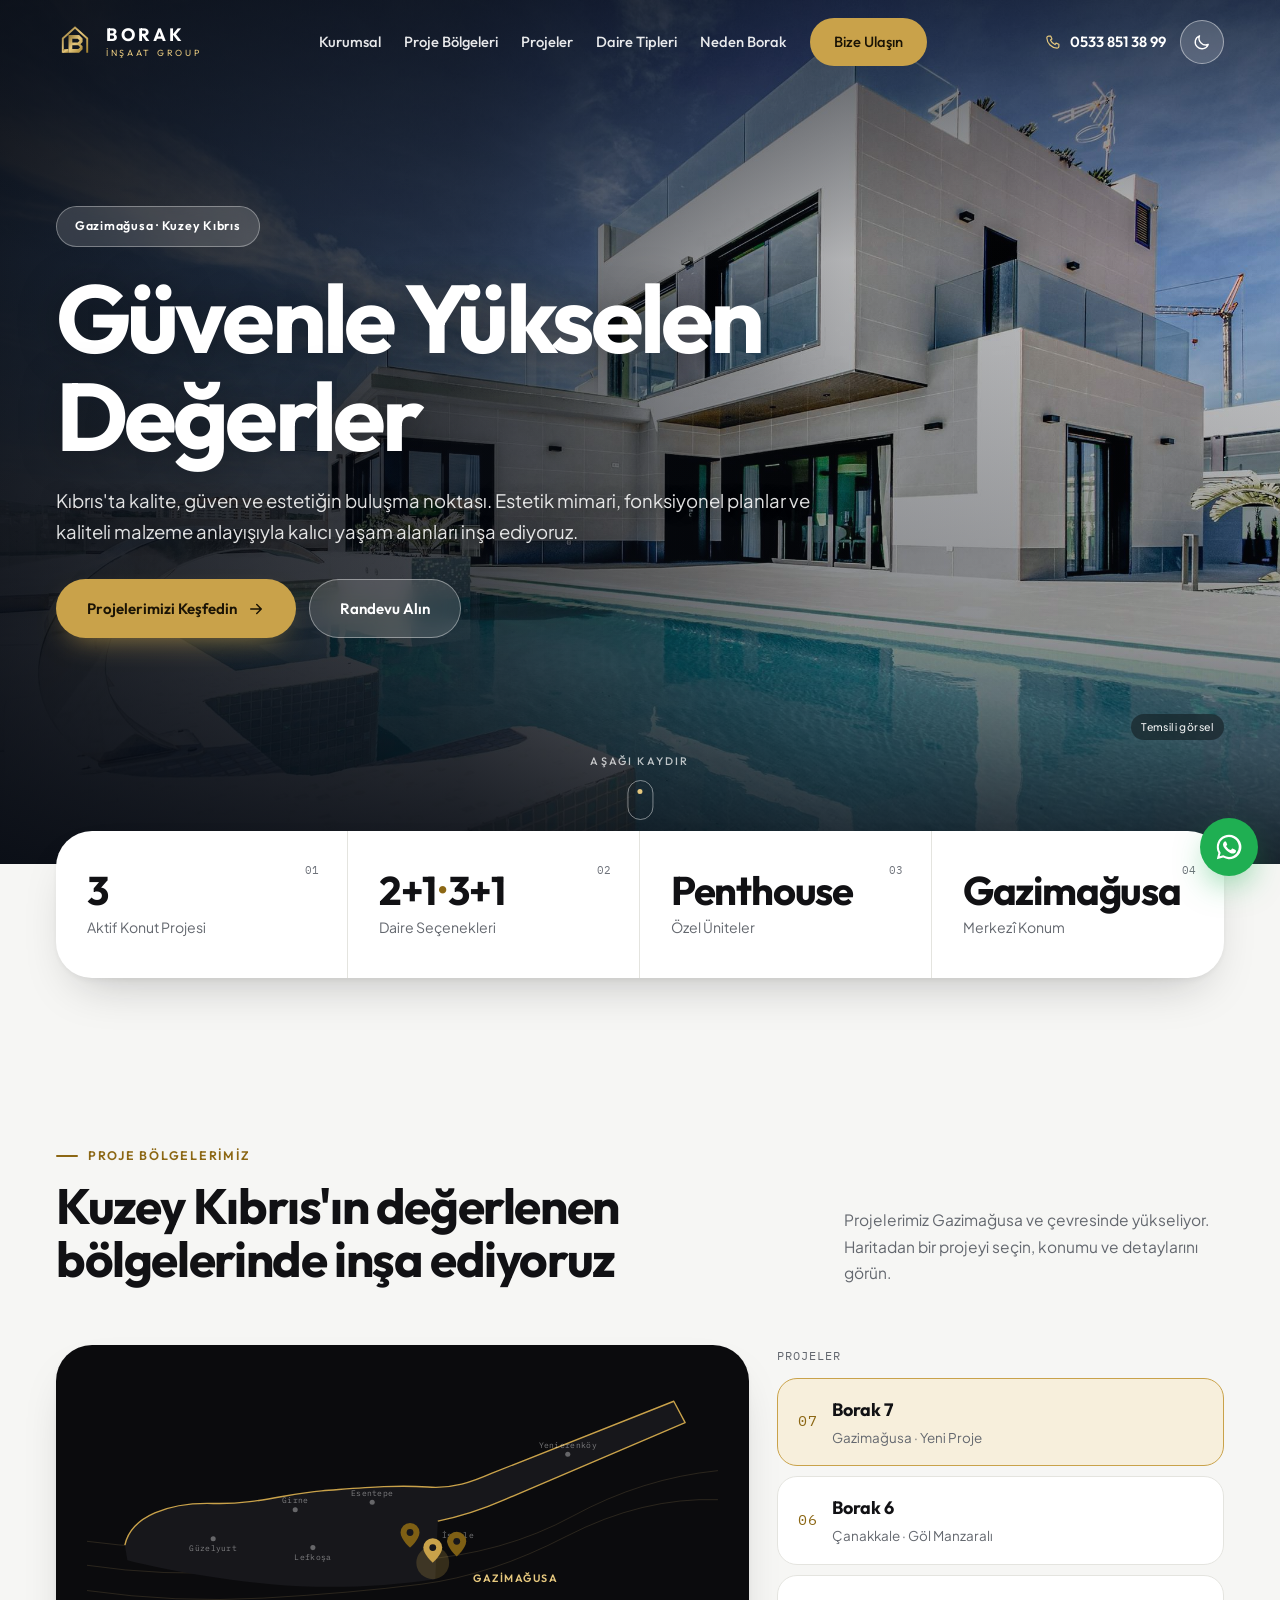
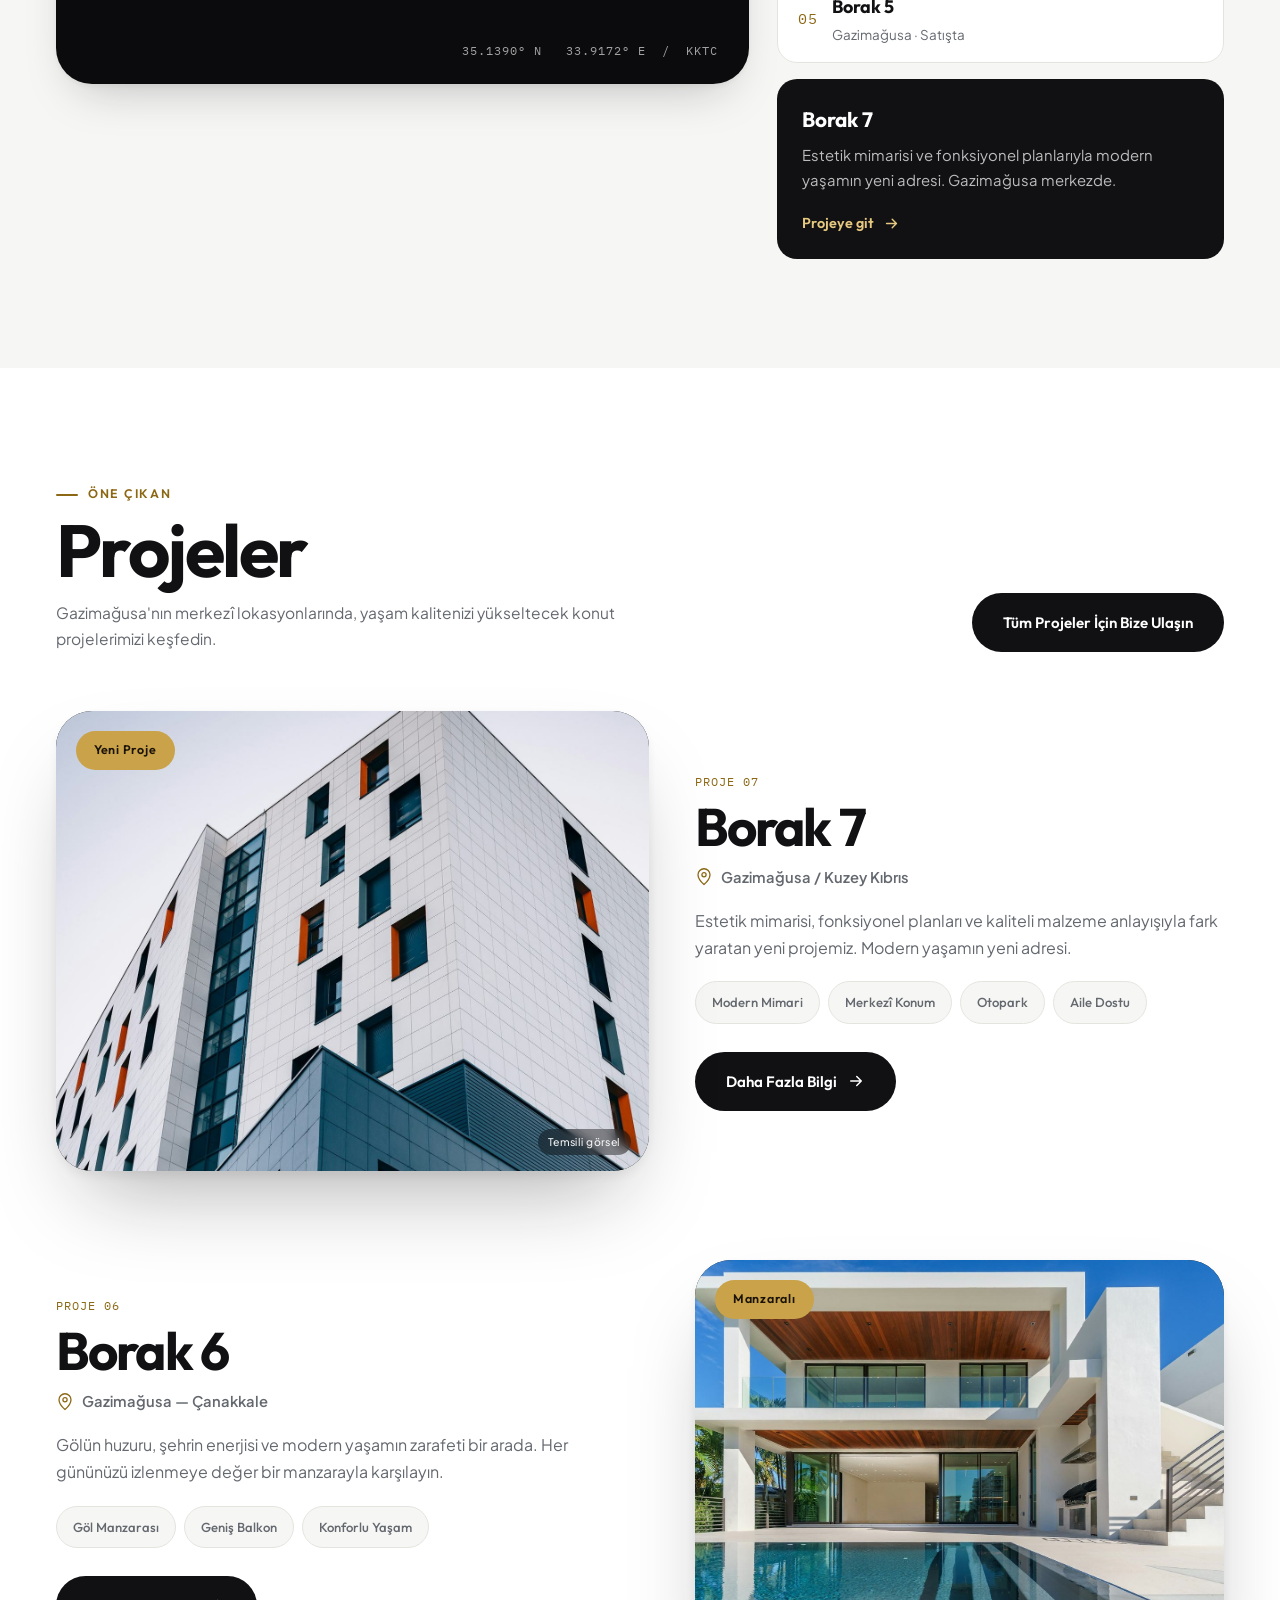
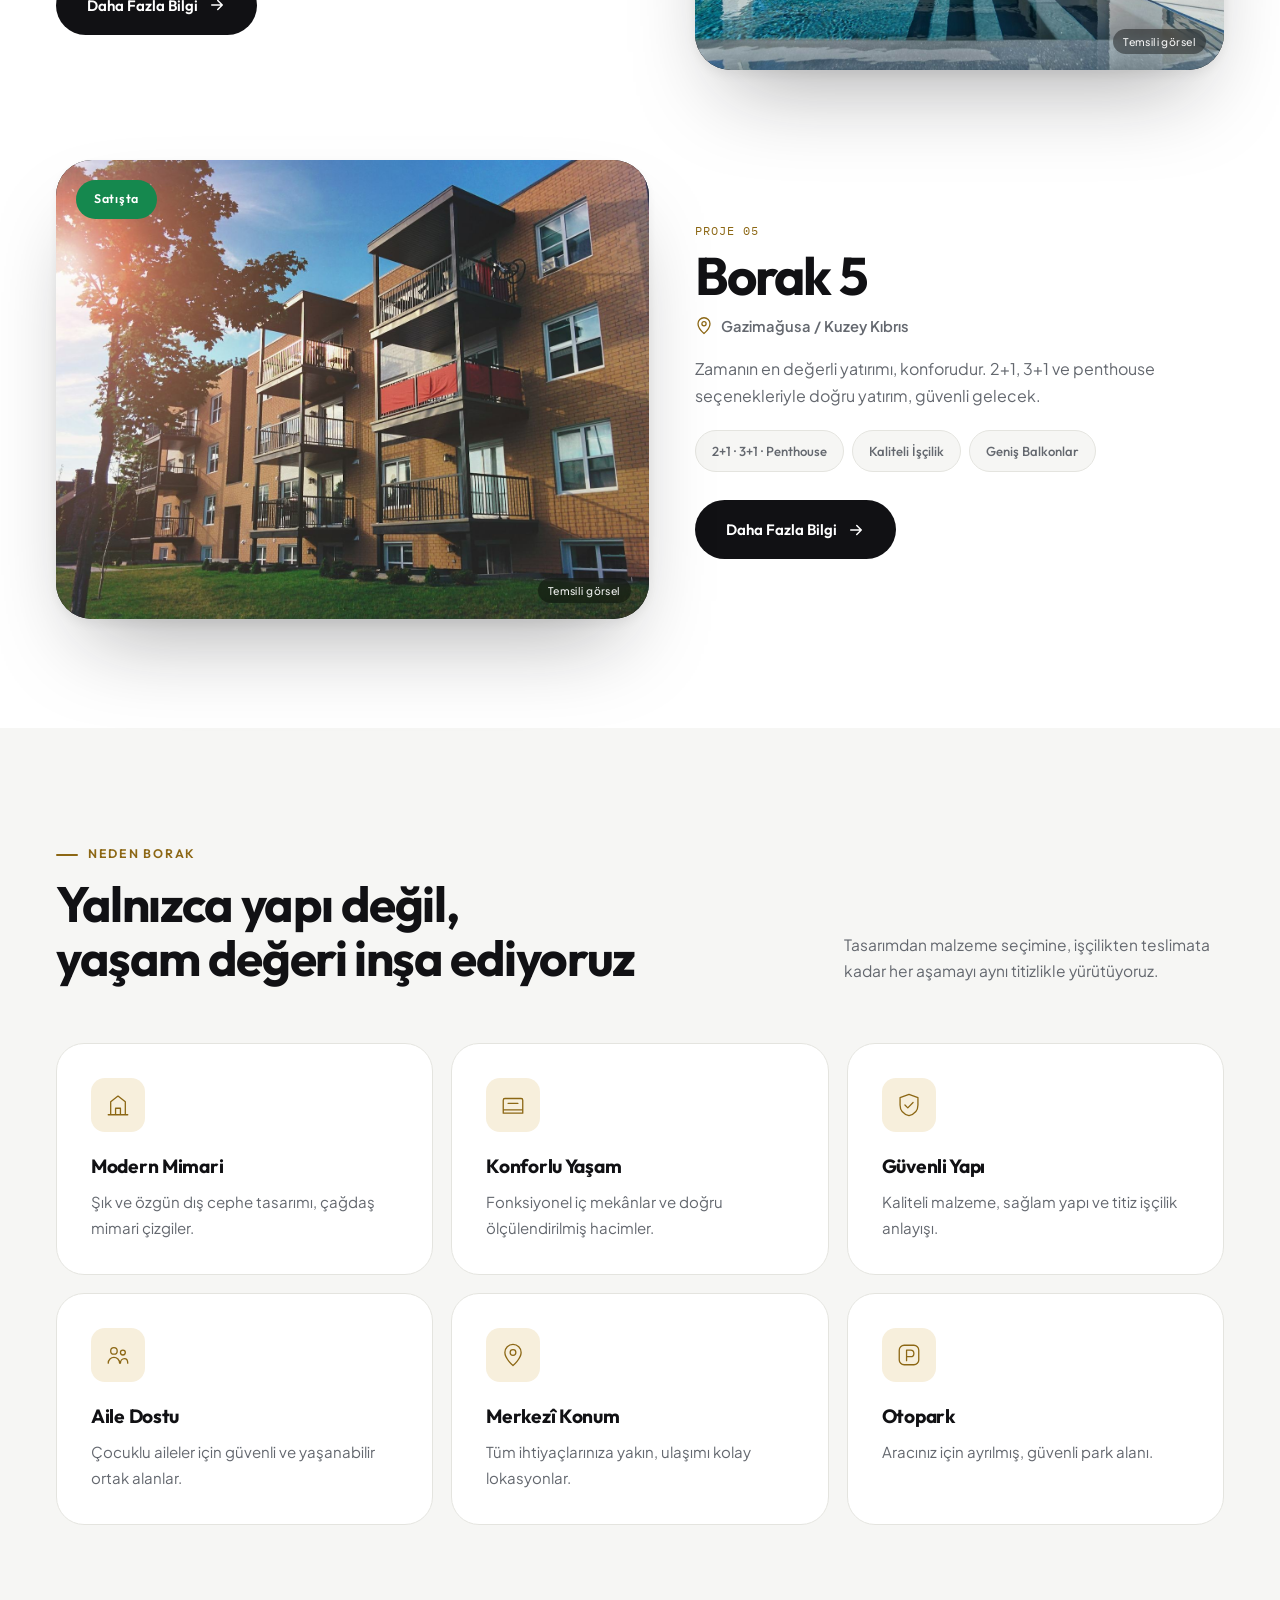
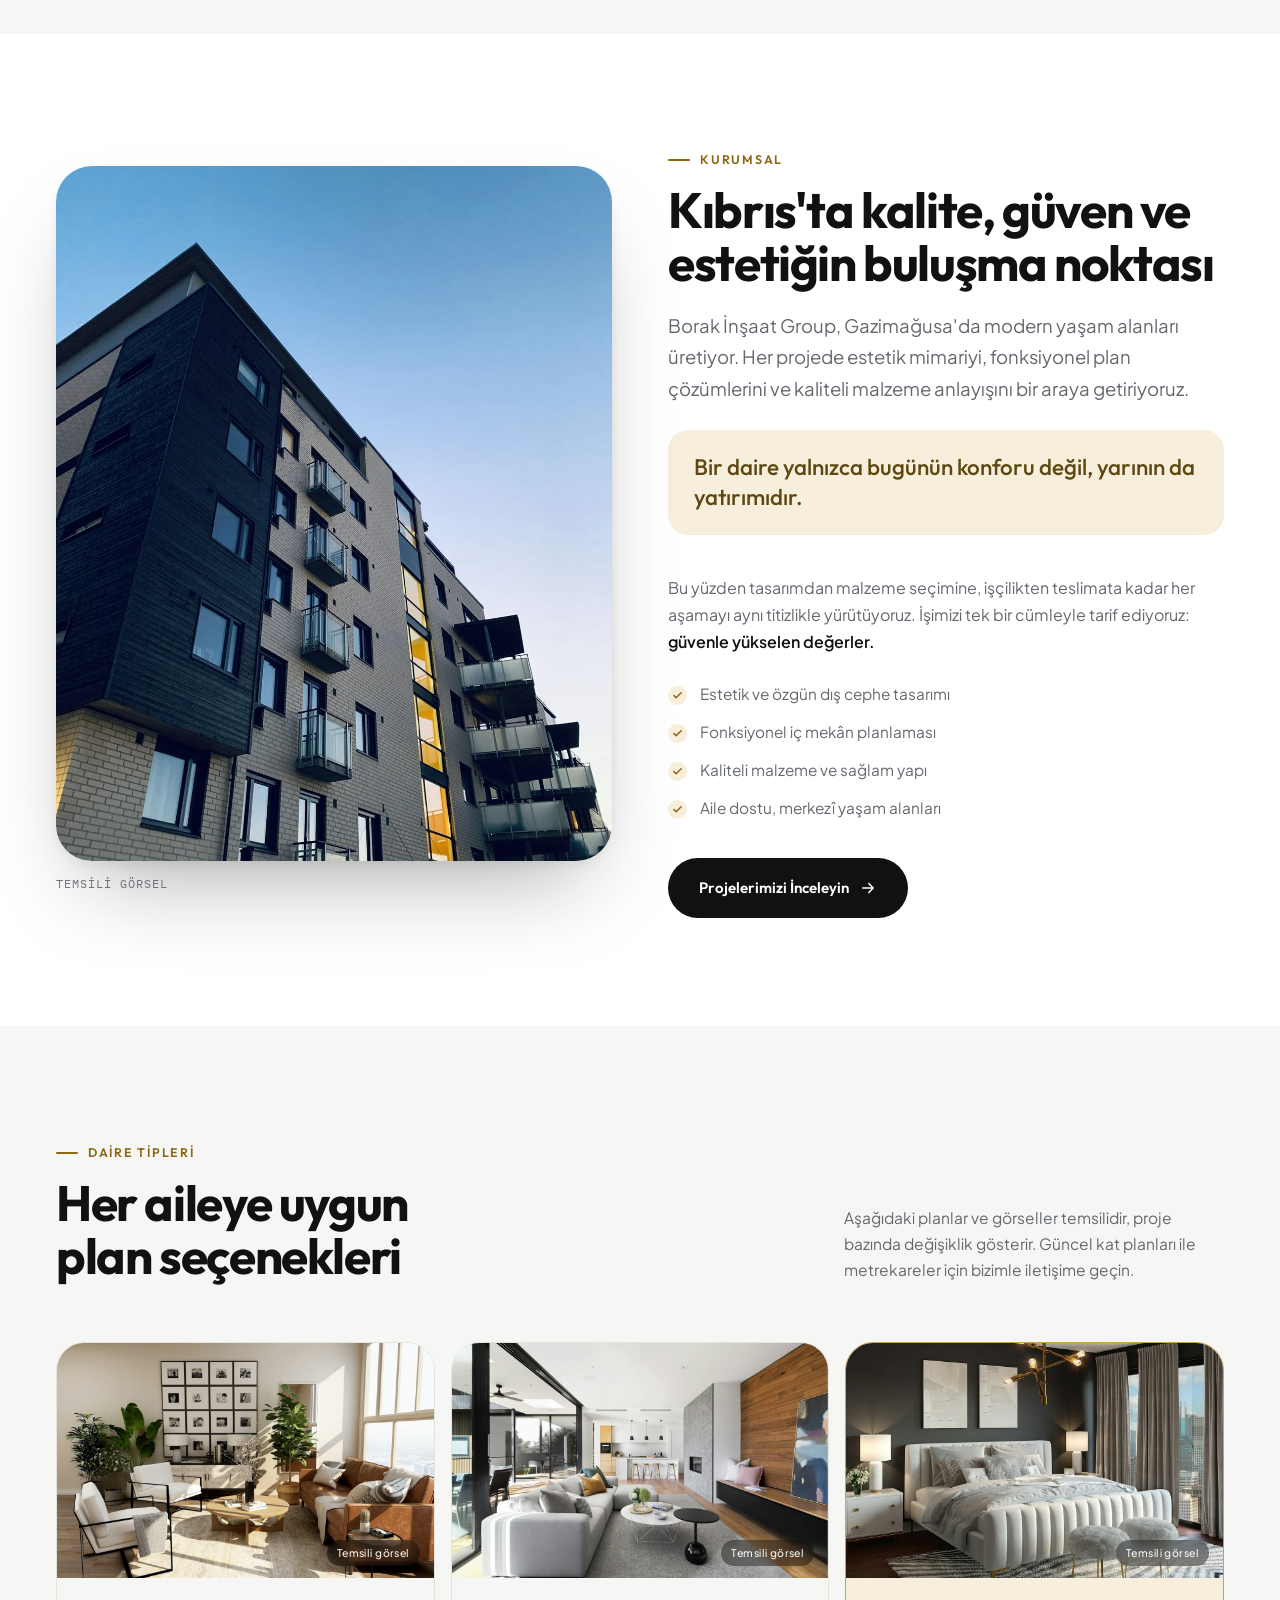
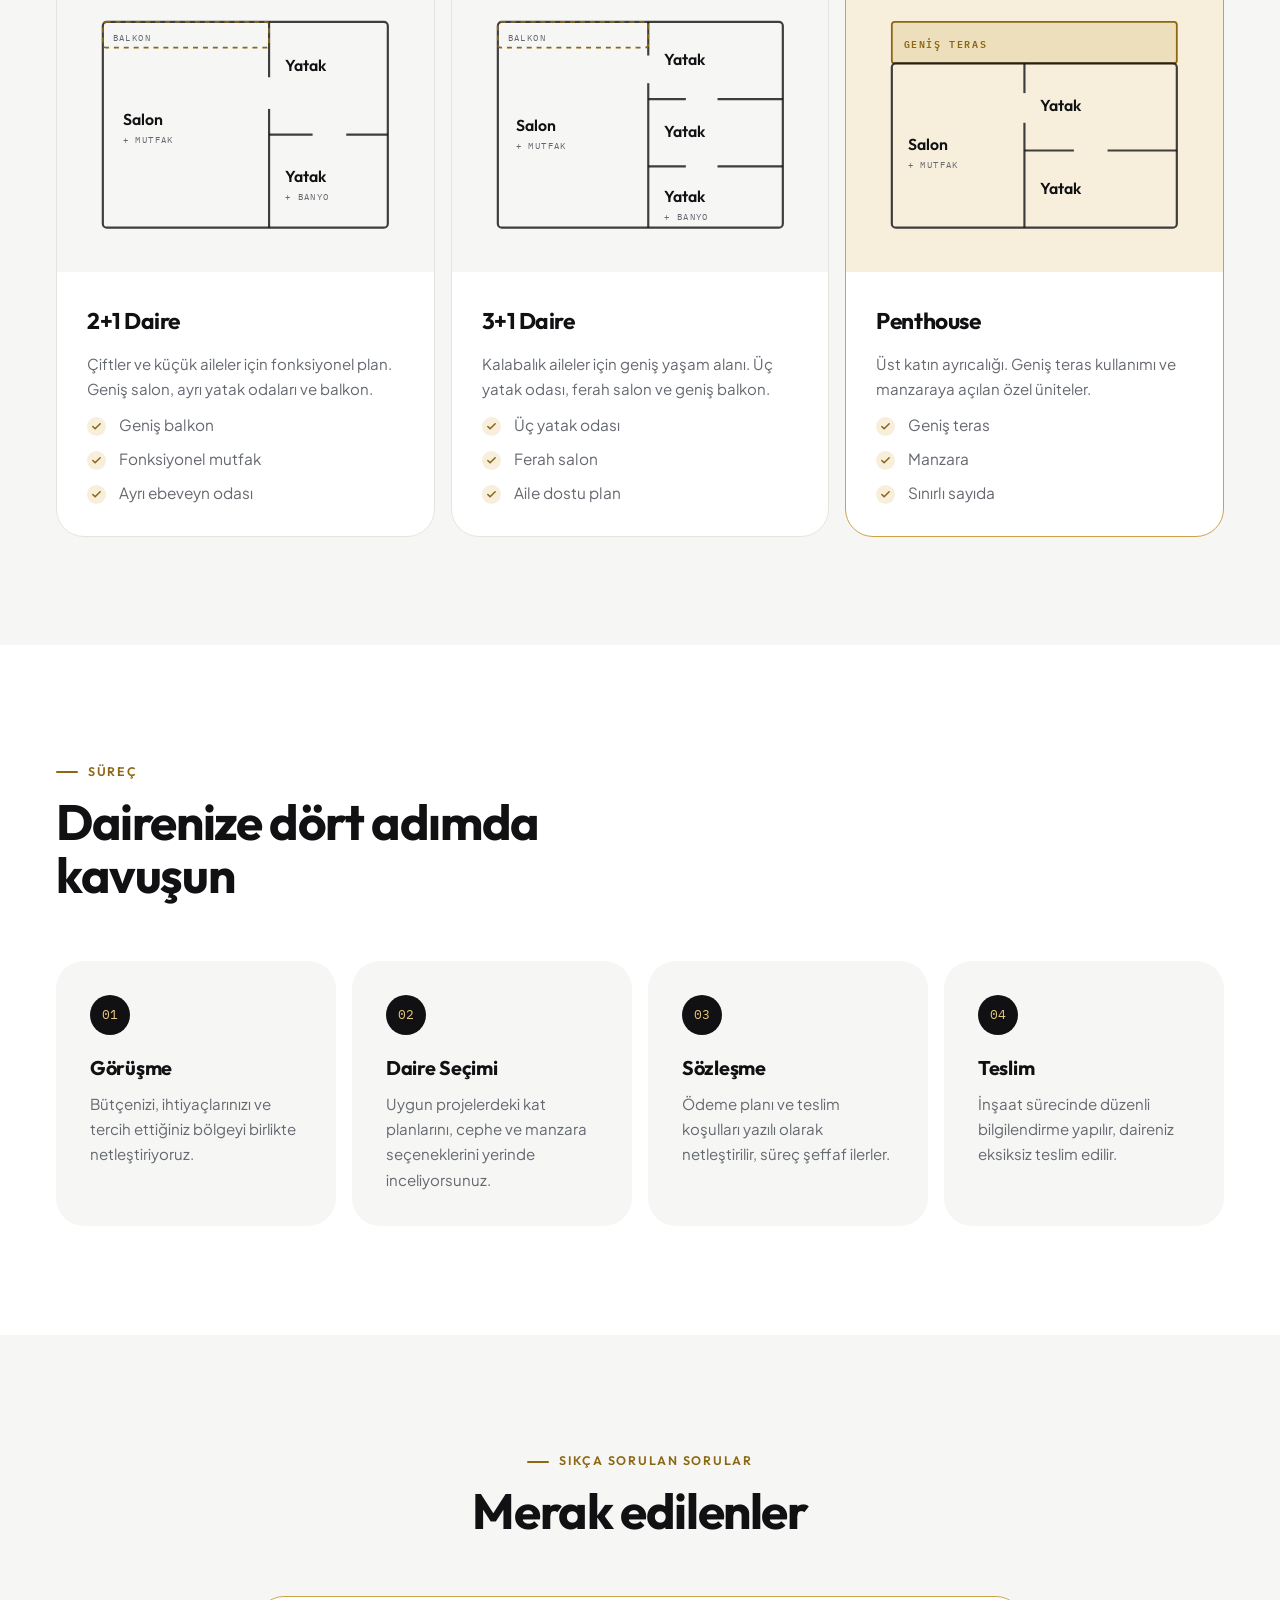
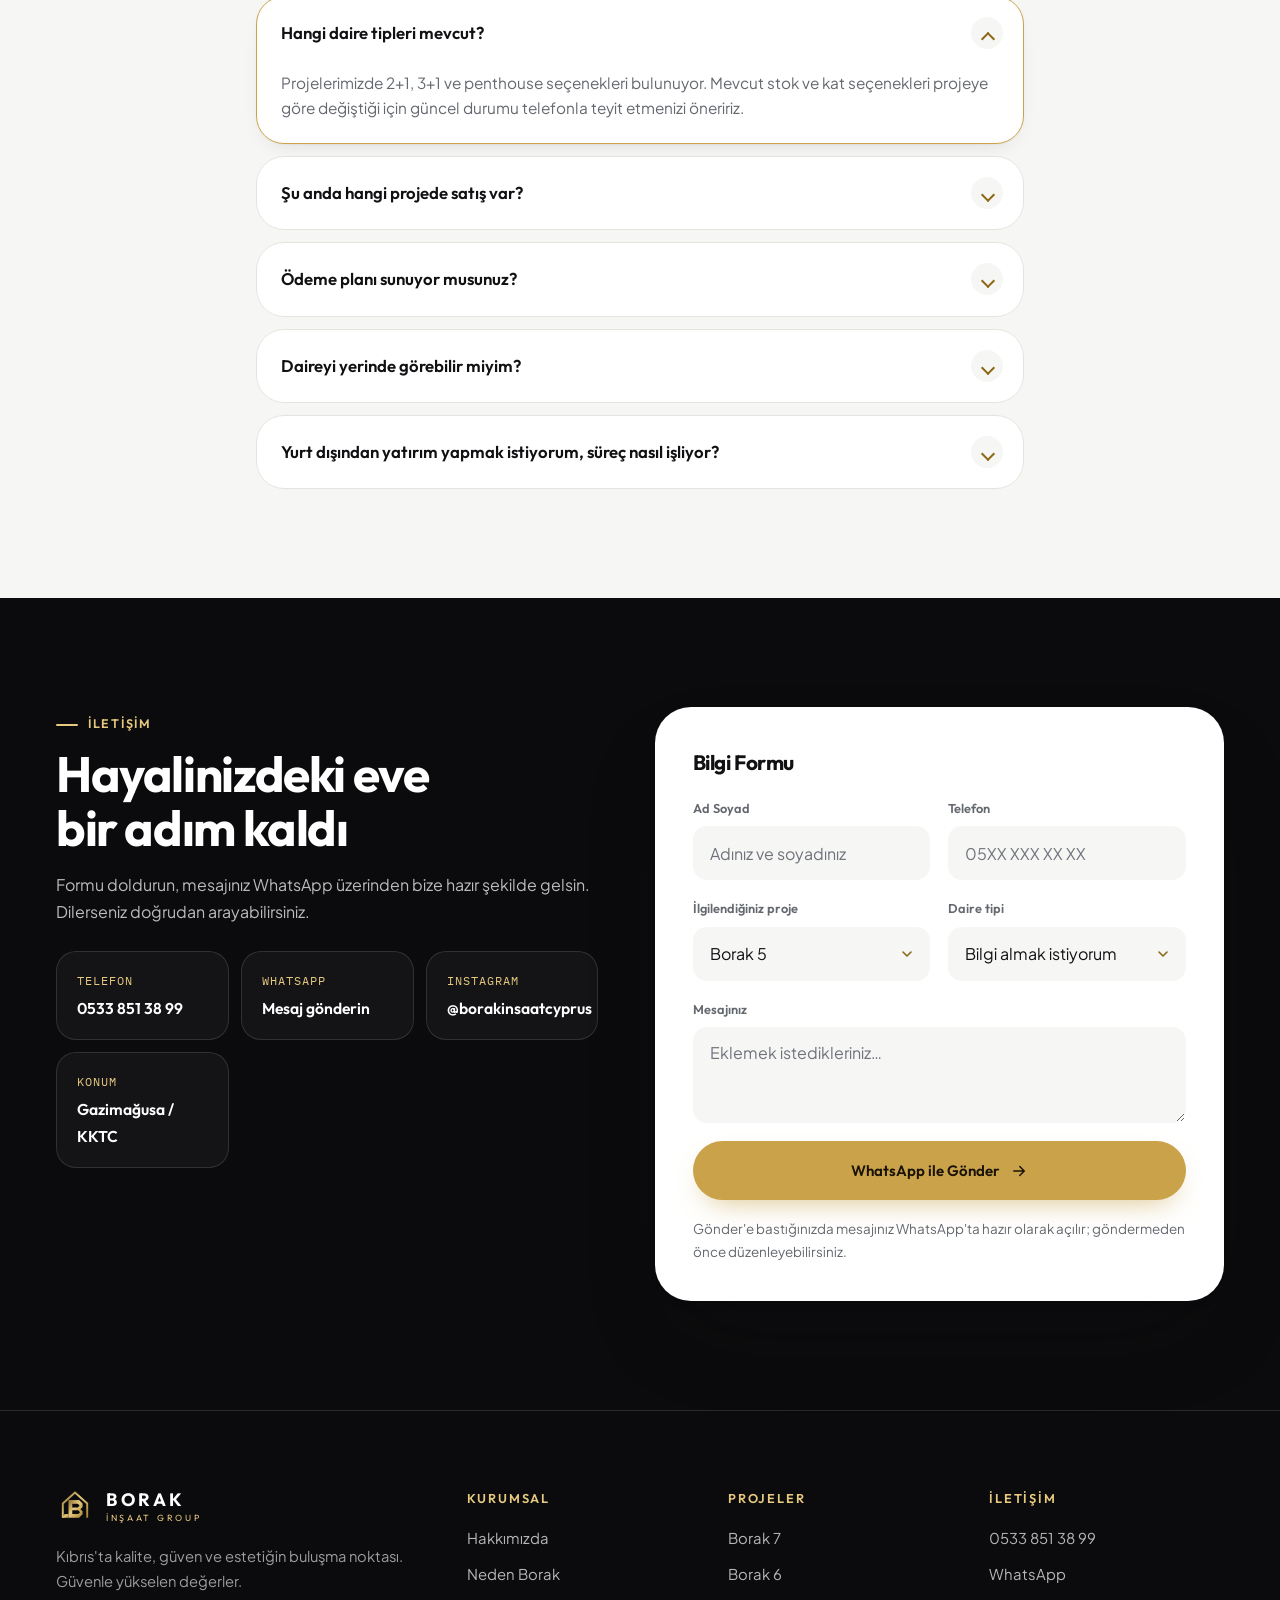
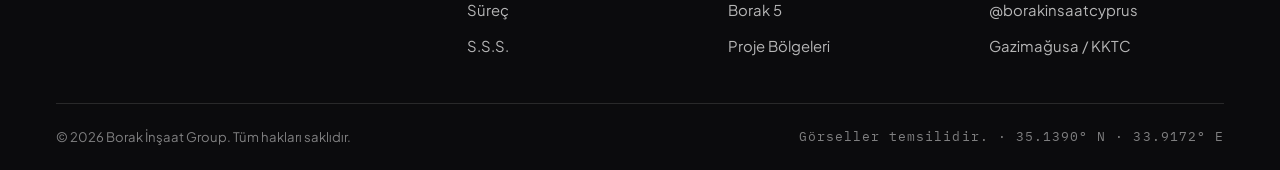
==== commit e11c31e8: "Tema düğmesini görünür kıl, paylaşım kartı ve 404 sayfası ekle - Tema düğmesi fark edilmiyordu: cam " ====
--- a/index.html
+++ b/index.html
@@ -10,13 +10,34 @@
 <meta property="og:description" content="Kıbrıs'ta kalite, güven ve estetiğin buluşma noktası. Gazimağusa'da modern konut projeleri.">
 <meta property="og:type" content="website">
 <meta property="og:locale" content="tr_TR">
+<meta property="og:site_name" content="Borak İnşaat Group">
+<meta property="og:image" content="assets/img/og.jpg">
+<meta property="og:image:width" content="1200">
+<meta property="og:image:height" content="630">
+<meta property="og:image:alt" content="Borak İnşaat Group — Güvenle Yükselen Değerler">
+<meta name="twitter:card" content="summary_large_image">
 <link rel="icon" href="assets/borak-logo.svg" type="image/svg+xml">
 <link rel="preconnect" href="https://fonts.googleapis.com">
 <link rel="preconnect" href="https://fonts.gstatic.com" crossorigin>
 <link rel="stylesheet" href="https://fonts.googleapis.com/css2?family=Outfit:wght@300;400;500;600;700;800&family=Plus+Jakarta+Sans:wght@400;500;600&family=IBM+Plex+Mono:wght@400;500&display=swap">
-<link rel="stylesheet" href="assets/style.css?v=20260922f">
+<link rel="stylesheet" href="assets/style.css?v=20260922g">
 <!-- Kayıtlı tema seçimini ilk boyamadan önce uygula (beyaz parlama olmasın) -->
 <script>try{var t=localStorage.getItem('borak-tema');if(t==='dark'||t==='light')document.documentElement.setAttribute('data-theme',t)}catch(e){}</script>
+<script type="application/ld+json">
+{
+  "@context": "https://schema.org",
+  "@type": "HomeAndConstructionBusiness",
+  "name": "Borak İnşaat Group",
+  "description": "Kıbrıs'ta kalite, güven ve estetiğin buluşma noktası. Gazimağusa'da modern konut projeleri.",
+  "telephone": "+90 533 851 38 99",
+  "image": "assets/img/og.jpg",
+  "logo": "assets/borak-logo.svg",
+  "address": { "@type": "PostalAddress", "addressLocality": "Gazimağusa", "addressCountry": "CY" },
+  "geo": { "@type": "GeoCoordinates", "latitude": 35.139013, "longitude": 33.917244 },
+  "areaServed": "Kuzey Kıbrıs",
+  "sameAs": ["https://www.instagram.com/borakinsaatcyprus/"]
+}
+</script>
 </head>
 <body>
 
@@ -52,6 +73,11 @@
       <a href="#neden">Neden Borak</a>
       <a class="nav__cta" href="#iletisim">Bize Ulaşın</a>
       <a class="nav__tel" href="tel:+905338513899">0533 851 38 99</a>
+      <button class="nav__tema" type="button" data-tema>
+        <svg class="tema__ay" viewBox="0 0 24 24" aria-hidden="true"><path d="M20.5 14.5A8.5 8.5 0 0 1 9.5 3.5a8.5 8.5 0 1 0 11 11z"/></svg>
+        <svg class="tema__gunes" viewBox="0 0 24 24" aria-hidden="true"><circle cx="12" cy="12" r="4.2"/><path d="M12 2.5v2.2M12 19.3v2.2M4.6 4.6l1.6 1.6M17.8 17.8l1.6 1.6M2.5 12h2.2M19.3 12h2.2M4.6 19.4l1.6-1.6M17.8 6.2l1.6-1.6"/></svg>
+        <span class="tema__ay">Koyu tema</span><span class="tema__gunes">Açık tema</span>
+      </button>
     </nav>
 
     <div class="hdr__side">
@@ -59,7 +85,7 @@
         <svg viewBox="0 0 24 24" aria-hidden="true"><path d="M6.6 3h3l1.6 4-2.1 1.5a12 12 0 0 0 6.4 6.4L17 12.8l4 1.6v3A2.6 2.6 0 0 1 18.4 20 15.4 15.4 0 0 1 4 5.6 2.6 2.6 0 0 1 6.6 3z"/></svg>
         <span>0533 851 38 99</span>
       </a>
-      <button class="tema" id="tema" type="button" aria-label="Koyu temaya geç">
+      <button class="tema" id="tema" type="button" data-tema title="Tema değiştir" aria-label="Koyu temaya geç">
         <svg class="tema__ay" viewBox="0 0 24 24" aria-hidden="true"><path d="M20.5 14.5A8.5 8.5 0 0 1 9.5 3.5a8.5 8.5 0 1 0 11 11z"/></svg>
         <svg class="tema__gunes" viewBox="0 0 24 24" aria-hidden="true"><circle cx="12" cy="12" r="4.2"/><path d="M12 2.5v2.2M12 19.3v2.2M4.6 4.6l1.6 1.6M17.8 17.8l1.6 1.6M2.5 12h2.2M19.3 12h2.2M4.6 19.4l1.6-1.6M17.8 6.2l1.6-1.6"/></svg>
       </button>
@@ -630,6 +656,6 @@
   <svg viewBox="0 0 32 32" aria-hidden="true"><path d="M16 3C8.8 3 3 8.8 3 16c0 2.3.6 4.5 1.7 6.4L3 29l6.8-1.7A13 13 0 1 0 16 3zm0 23.6c-2 0-3.9-.5-5.6-1.5l-.4-.2-4 1 1.1-3.9-.3-.4A10.6 10.6 0 1 1 16 26.6zm6-7.9c-.3-.2-1.9-1-2.2-1.1-.3-.1-.5-.2-.7.2s-.8 1-1 1.2c-.2.2-.4.2-.7.1a8.7 8.7 0 0 1-4.3-3.7c-.3-.6.3-.5.9-1.7.1-.2 0-.4 0-.6l-1-2.4c-.3-.6-.5-.5-.7-.5h-.6c-.2 0-.6.1-.9.4-.3.4-1.2 1.2-1.2 2.8s1.2 3.3 1.4 3.5c.2.2 2.4 3.7 5.9 5.1 2.2.9 3 1 4.1.8.7-.1 1.9-.8 2.2-1.6.3-.8.3-1.4.2-1.6-.1-.2-.3-.3-.6-.4z"/></svg>
 </a>
 
-<script src="assets/main.js?v=20260922f"></script>
+<script src="assets/main.js?v=20260922g"></script>
 </body>
 </html>
--- a/assets/style.css
+++ b/assets/style.css
@@ -329,15 +329,17 @@
 /* tema düğmesi */
 .tema{
   width:44px; height:44px; flex:none; border-radius:50%; cursor:pointer;
-  display:grid; place-items:center; background:transparent;
-  border:1.5px solid rgba(255,255,255,.38); color:#fff;
+  display:grid; place-items:center; color:#fff;
+  background:rgba(255,255,255,.16); border:1.5px solid rgba(255,255,255,.45);
+  -webkit-backdrop-filter:blur(10px); backdrop-filter:blur(10px);
   transition:color .3s var(--ease), border-color .3s var(--ease), transform .4s var(--ease);
 }
 .tema:hover{ border-color:var(--gold-mid); transform:rotate(-14deg); }
 .tema svg{ width:19px; height:19px; fill:none; stroke:currentColor; stroke-width:1.7; stroke-linecap:round; stroke-linejoin:round; }
 .tema__ay{ display:var(--ay); }
 .tema__gunes{ display:var(--gunes); }
-.hdr.is-stuck .tema{ color:var(--ink); border-color:var(--line); }
+.hdr.is-stuck .tema{ color:var(--ink); background:var(--paper-3); border-color:var(--line); }
+.nav__tema{ display:none; }
 
 /* mobil menü açıkken header açık zemine oturur: beyaz yazılar kaybolmasın */
 body.nav-open .hdr{ background:var(--paper); border-bottom-color:var(--line); }
@@ -885,3 +887,16 @@
   .nav > .nav__cta{ color:#1A1305 !important; }
   .nav > .nav__tel{ color:var(--gold) !important; }
 }
+
+/* mobil menüde yazılı tema satırı (ikon tek başına fark edilmiyordu) */
+@media (max-width:1060px){
+  .nav__tema{
+    display:flex; align-items:center; justify-content:center; gap:11px;
+    margin-top:16px; padding:15px 22px; cursor:pointer;
+    background:transparent; border:1px solid var(--line); border-radius:999px;
+    font-family:var(--f-disp); font-weight:600; font-size:1rem; color:var(--ink);
+  }
+  .nav__tema svg{ width:19px; height:19px; fill:none; stroke:var(--gold); stroke-width:1.7; stroke-linecap:round; stroke-linejoin:round; }
+  .nav__tema span{ display:var(--ay); }
+  .nav__tema span.tema__gunes{ display:var(--gunes); }
+}
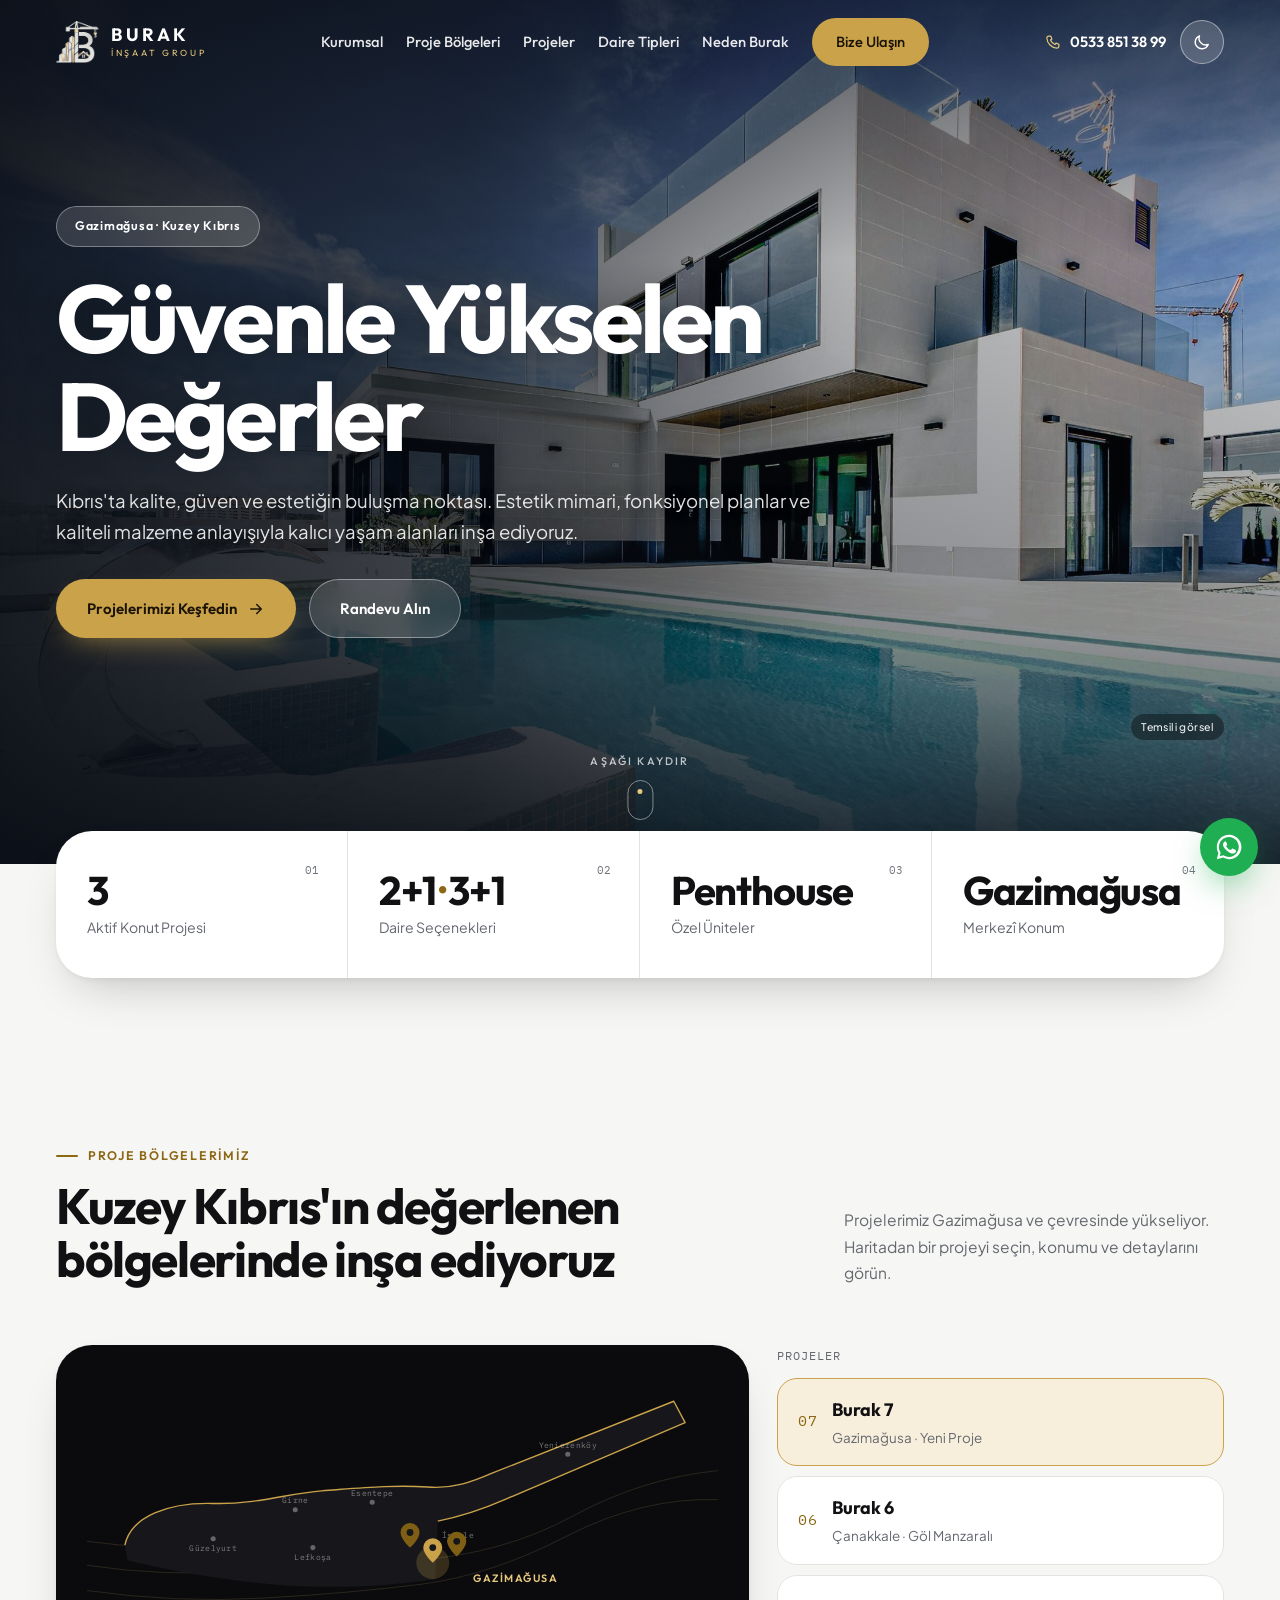
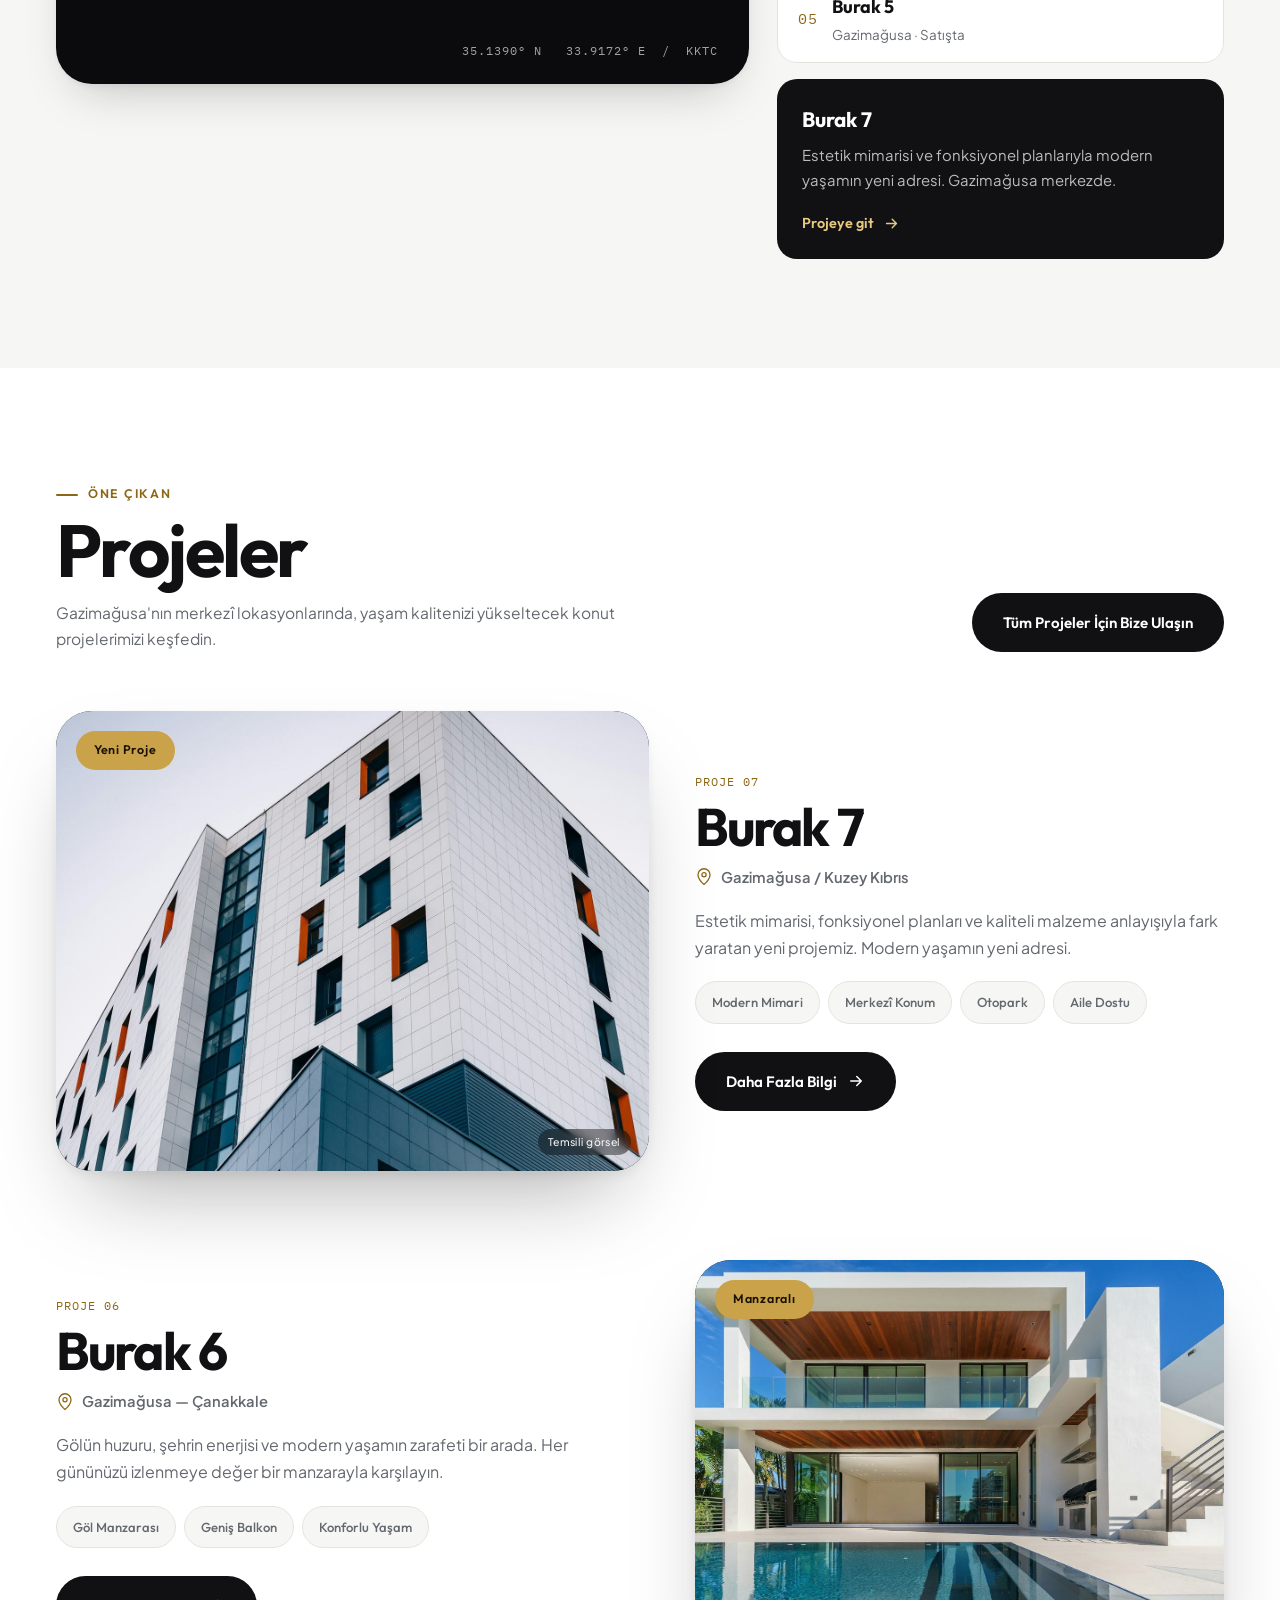
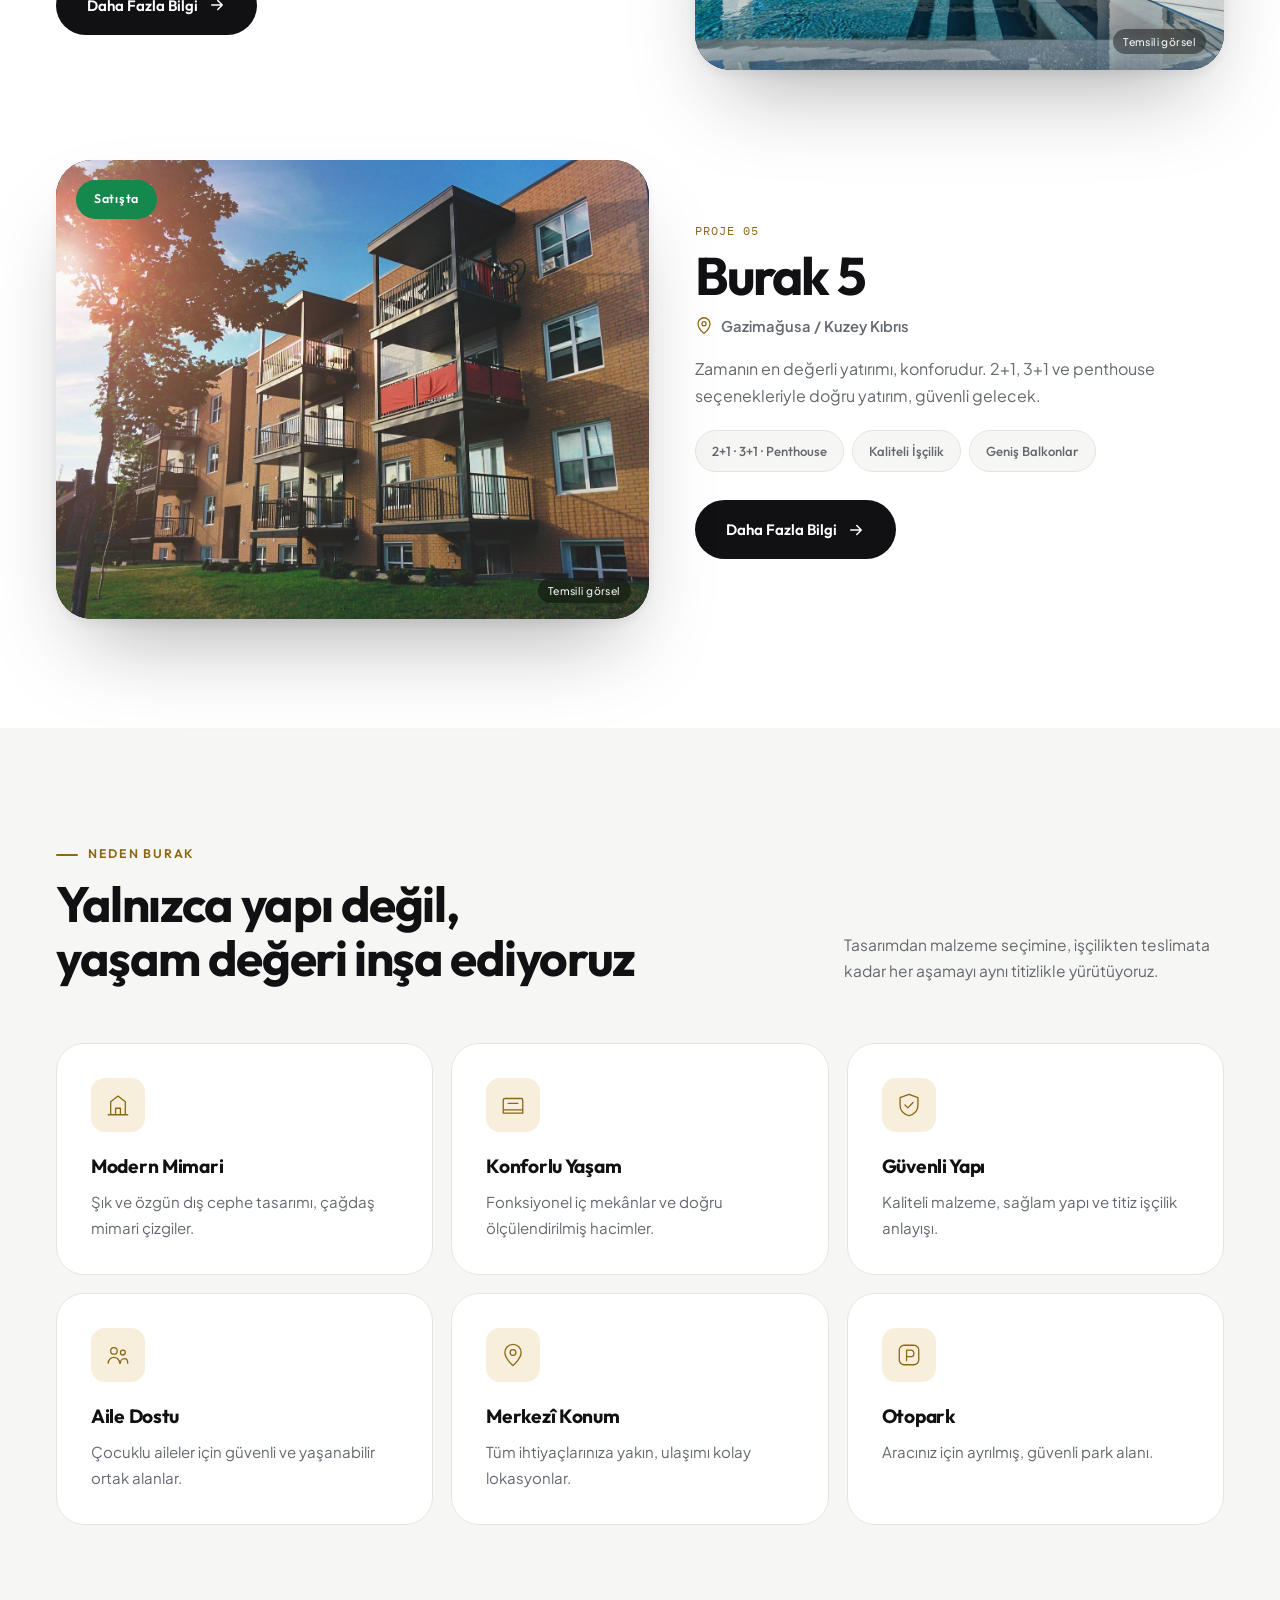
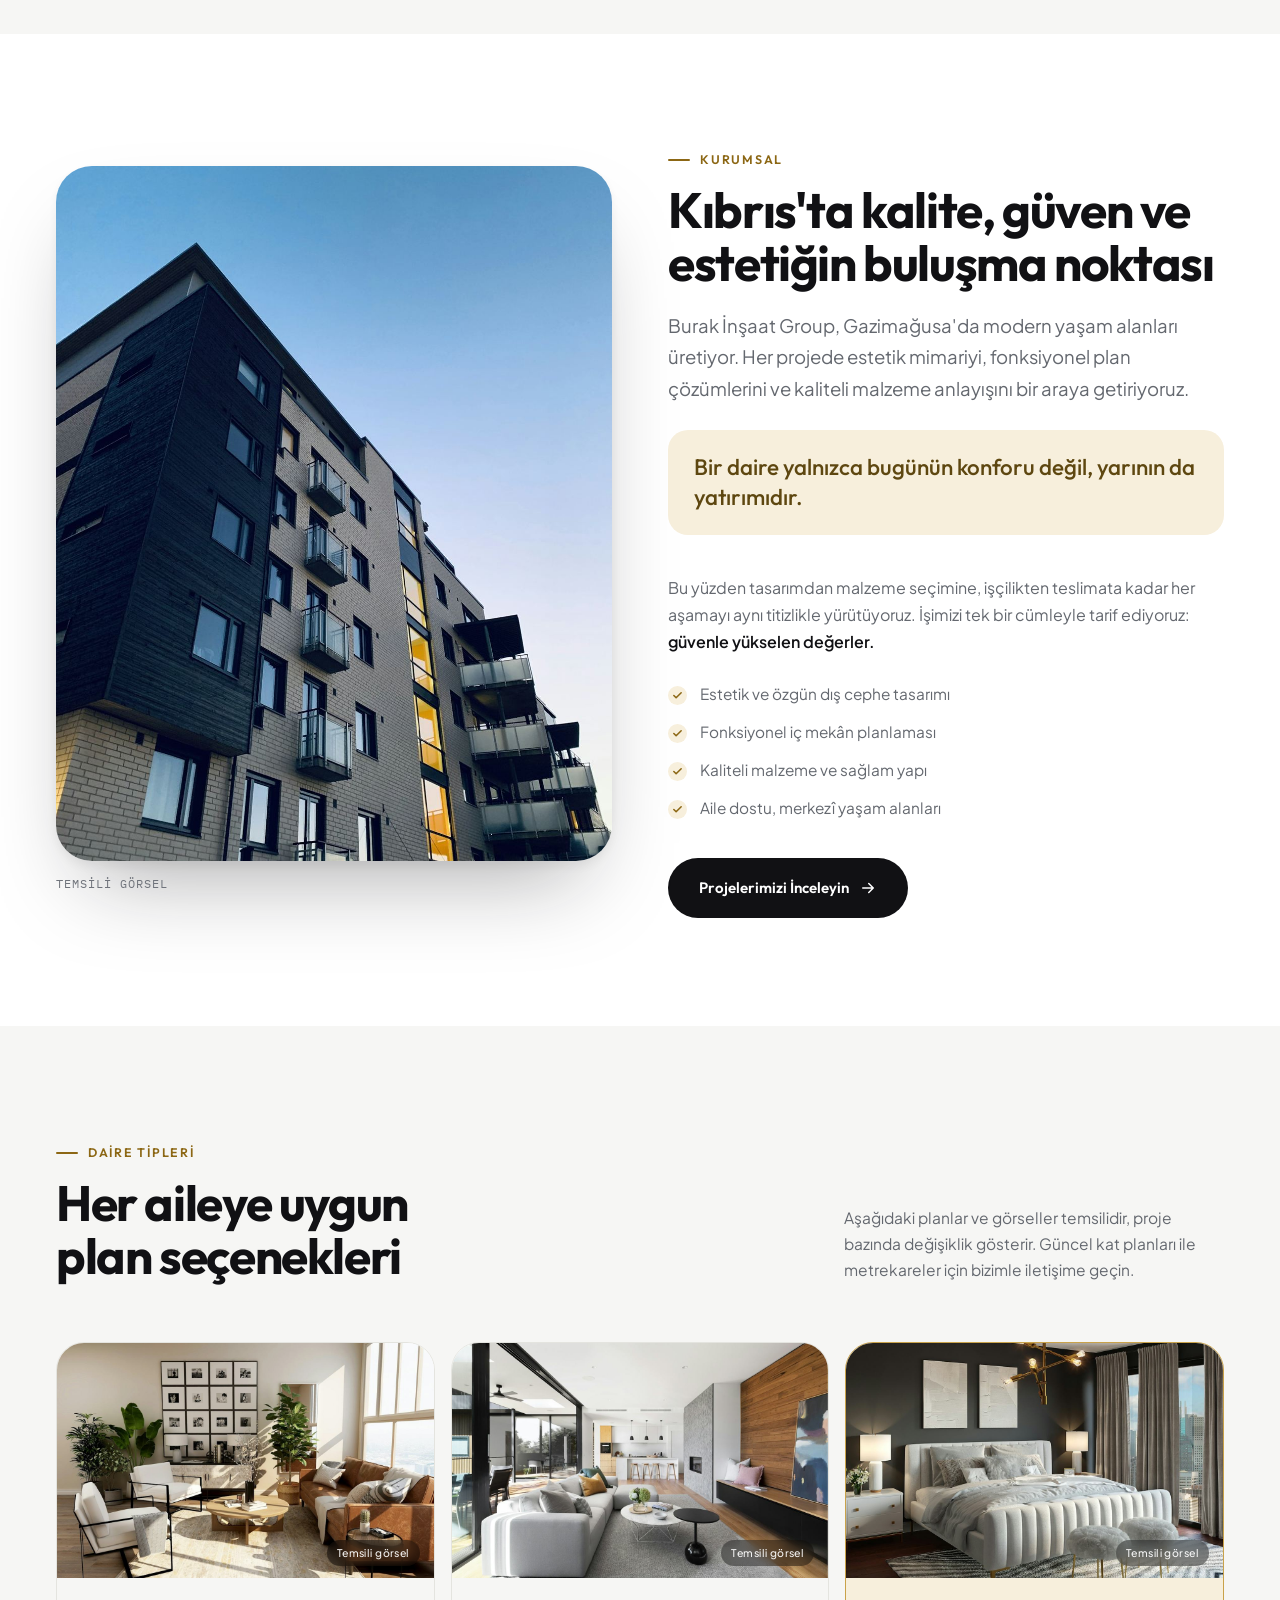
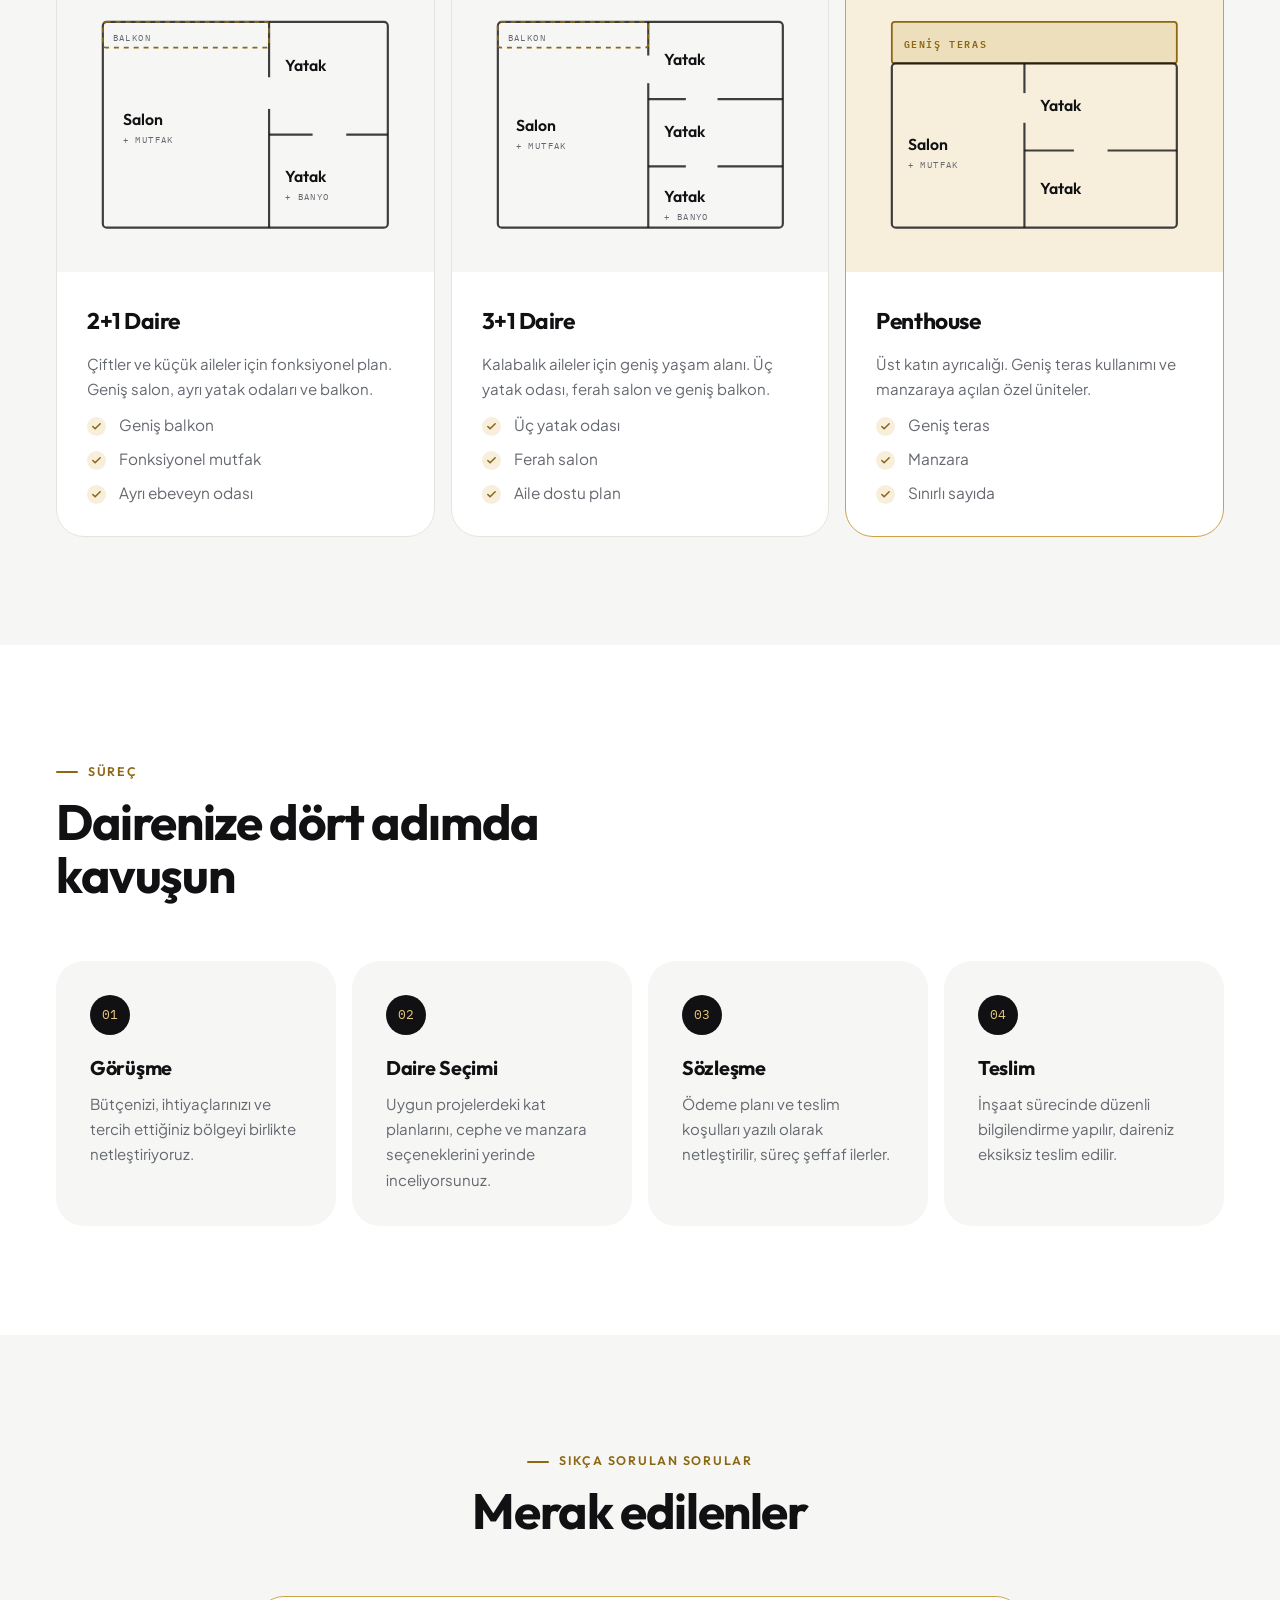
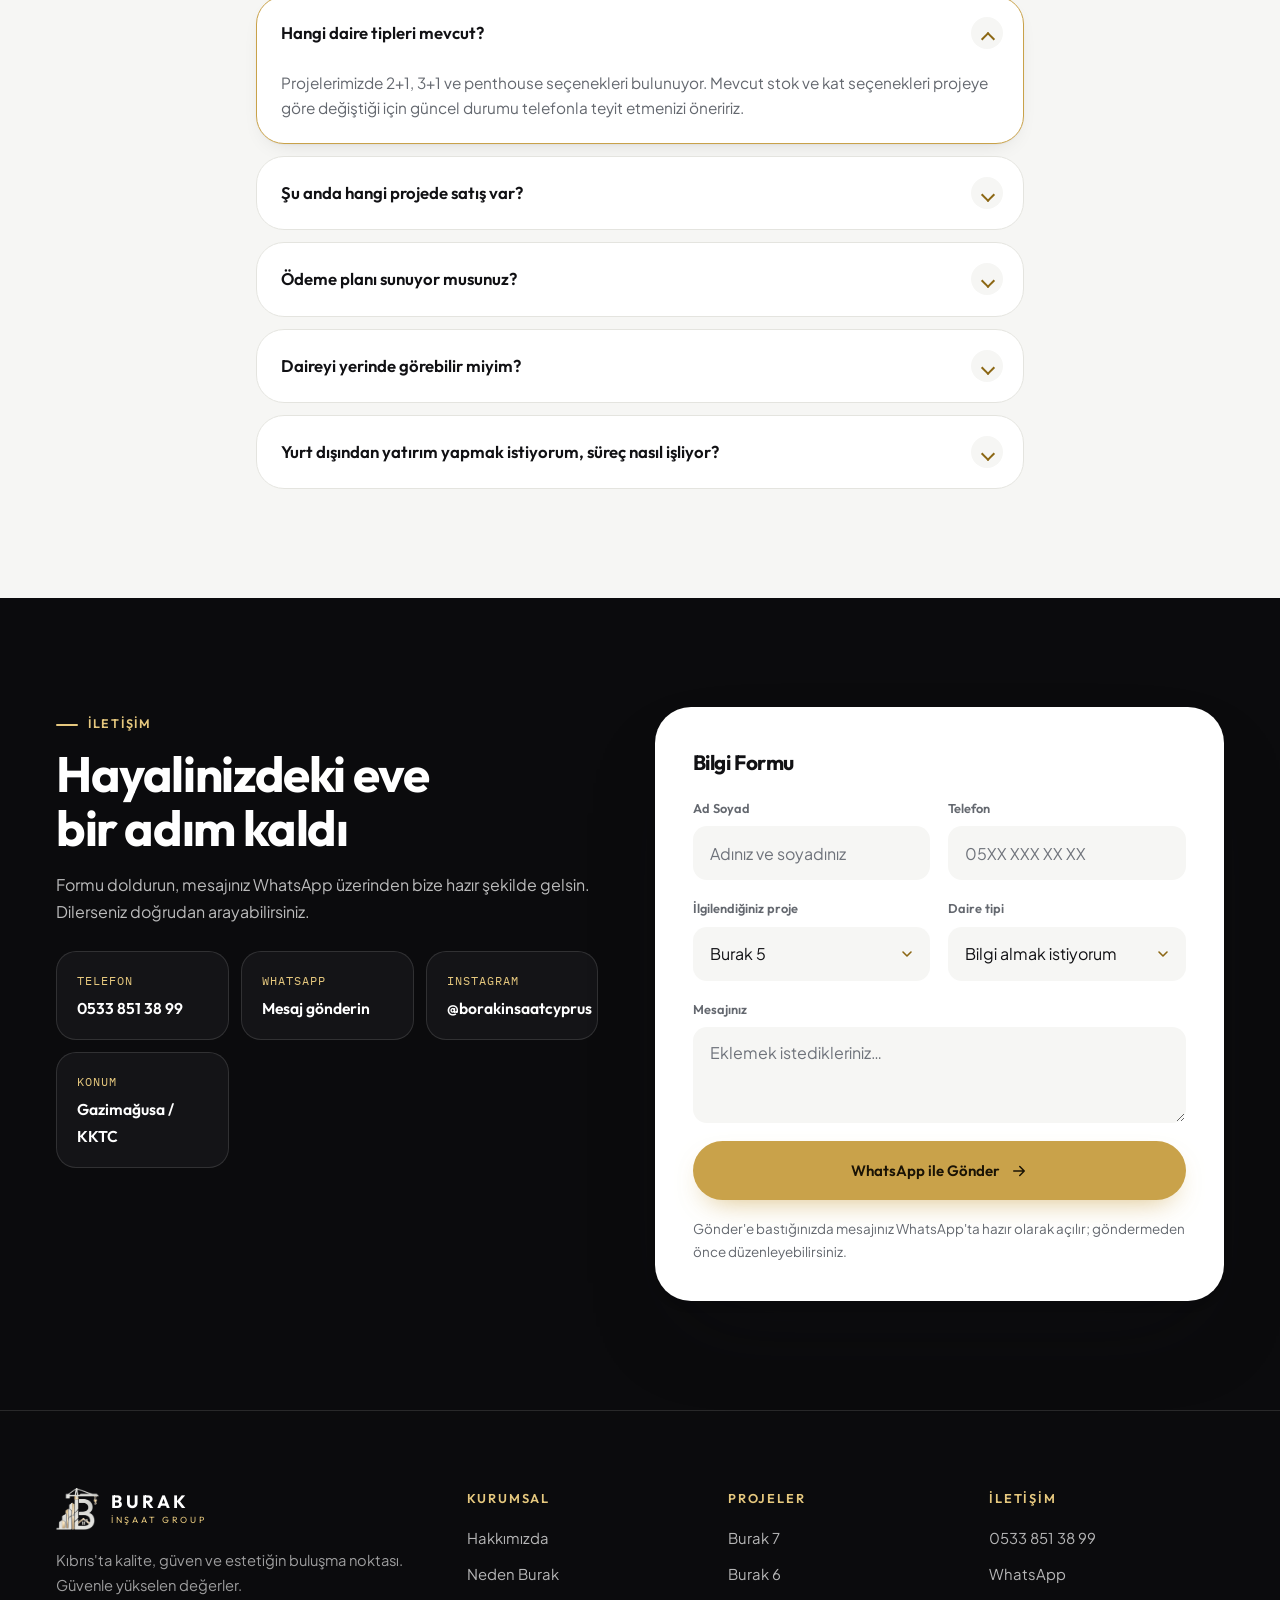
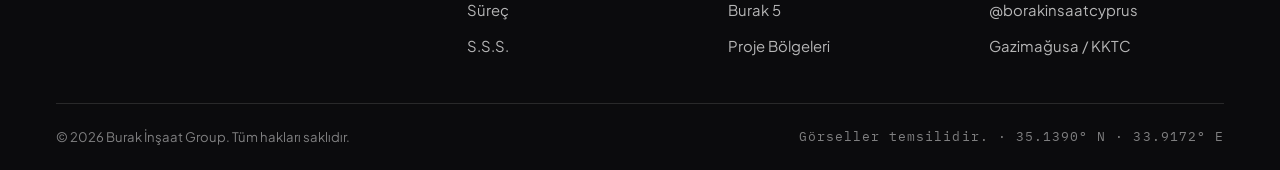
==== commit cbeb4d9a: "Gerçek logoyu ekle, marka adını BURAK olarak düzelt Firmadan gelen logo görselinden web varlıkları ü" ====
--- a/index.html
+++ b/index.html
@@ -3,35 +3,35 @@
 <head>
 <meta charset="utf-8">
 <meta name="viewport" content="width=device-width, initial-scale=1, viewport-fit=cover">
-<title>Borak İnşaat Group</title>
-<meta name="description" content="Borak İnşaat Group — Gazimağusa, Kuzey Kıbrıs. Borak 5, Borak 6 ve Borak 7 konut projeleri. 2+1, 3+1 ve penthouse daireler. Güvenle yükselen değerler.">
+<title>Burak İnşaat Group</title>
+<meta name="description" content="Burak İnşaat Group — Gazimağusa, Kuzey Kıbrıs. Burak 5, Burak 6 ve Burak 7 konut projeleri. 2+1, 3+1 ve penthouse daireler. Güvenle yükselen değerler.">
 <meta name="theme-color" content="#0B0B0D">
-<meta property="og:title" content="Borak İnşaat Group">
+<meta property="og:title" content="Burak İnşaat Group">
 <meta property="og:description" content="Kıbrıs'ta kalite, güven ve estetiğin buluşma noktası. Gazimağusa'da modern konut projeleri.">
 <meta property="og:type" content="website">
 <meta property="og:locale" content="tr_TR">
-<meta property="og:site_name" content="Borak İnşaat Group">
+<meta property="og:site_name" content="Burak İnşaat Group">
 <meta property="og:image" content="assets/img/og.jpg">
 <meta property="og:image:width" content="1200">
 <meta property="og:image:height" content="630">
-<meta property="og:image:alt" content="Borak İnşaat Group — Güvenle Yükselen Değerler">
+<meta property="og:image:alt" content="Burak İnşaat Group — Güvenle Yükselen Değerler">
 <meta name="twitter:card" content="summary_large_image">
-<link rel="icon" href="assets/borak-logo.svg" type="image/svg+xml">
+<link rel="icon" href="assets/favicon.png" type="image/png">
 <link rel="preconnect" href="https://fonts.googleapis.com">
 <link rel="preconnect" href="https://fonts.gstatic.com" crossorigin>
 <link rel="stylesheet" href="https://fonts.googleapis.com/css2?family=Outfit:wght@300;400;500;600;700;800&family=Plus+Jakarta+Sans:wght@400;500;600&family=IBM+Plex+Mono:wght@400;500&display=swap">
-<link rel="stylesheet" href="assets/style.css?v=20260922g">
+<link rel="stylesheet" href="assets/style.css?v=20260924a">
 <!-- Kayıtlı tema seçimini ilk boyamadan önce uygula (beyaz parlama olmasın) -->
-<script>try{var t=localStorage.getItem('borak-tema');if(t==='dark'||t==='light')document.documentElement.setAttribute('data-theme',t)}catch(e){}</script>
+<script>try{var t=localStorage.getItem('burak-tema');if(t==='dark'||t==='light')document.documentElement.setAttribute('data-theme',t)}catch(e){}</script>
 <script type="application/ld+json">
 {
   "@context": "https://schema.org",
   "@type": "HomeAndConstructionBusiness",
-  "name": "Borak İnşaat Group",
+  "name": "Burak İnşaat Group",
   "description": "Kıbrıs'ta kalite, güven ve estetiğin buluşma noktası. Gazimağusa'da modern konut projeleri.",
   "telephone": "+90 533 851 38 99",
   "image": "assets/img/og.jpg",
-  "logo": "assets/borak-logo.svg",
+  "logo": "assets/logo-mark.png",
   "address": { "@type": "PostalAddress", "addressLocality": "Gazimağusa", "addressCountry": "CY" },
   "geo": { "@type": "GeoCoordinates", "latitude": 35.139013, "longitude": 33.917244 },
   "areaServed": "Kuzey Kıbrıs",
@@ -41,28 +41,14 @@
 </head>
 <body>
 
-<!-- ===================== PAYLAŞILAN SVG TANIMLARI ===================== -->
-<svg class="sprite" aria-hidden="true" focusable="false">
-  <defs>
-    <!-- marka altını -->
-    <linearGradient id="lgGold" x1="0" y1="0" x2="1" y2="1">
-      <stop offset="0" stop-color="#8A6E2F"/><stop offset=".45" stop-color="#E6C87E"/><stop offset="1" stop-color="#A3822F"/>
-    </linearGradient>
-  </defs>
-</svg>
-
 <a class="skip" href="#icerik">İçeriğe geç</a>
 
 <!-- ===================== HEADER ===================== -->
 <header class="hdr" id="hdr">
   <div class="hdr__in">
-    <a class="logo" href="#top" aria-label="Borak İnşaat Group — ana sayfa">
-      <svg class="logo__mark" viewBox="0 0 140 140" aria-hidden="true">
-        <path class="ln" d="M25 110V57L70 17l45 40v53"/>
-        <path class="fl" d="M25 96h21v14H25z"/>
-        <path class="fl" fill-rule="evenodd" d="M46 44H85L98 57V70L90 78L98 86V97L85 110H46Z M60 58H80L86 64V66L80 72H60Z M60 82H82L88 88V90L82 96H60Z"/>
-      </svg>
-      <span class="logo__txt"><strong>BORAK</strong><em>İnşaat Group</em></span>
+    <a class="logo" href="#top" aria-label="Burak İnşaat Group — ana sayfa">
+      <span class="logo__mark"><img class="logo__img logo__img--fff" src="assets/logo-mark-light.png" alt="" width="431" height="420"><img class="logo__img logo__img--ink" src="assets/logo-mark.png" alt="" width="431" height="420"></span>
+      <span class="logo__txt"><strong>BURAK</strong><em>İnşaat Group</em></span>
     </a>
 
     <nav class="nav" id="nav" aria-label="Ana menü">
@@ -70,7 +56,7 @@
       <a href="#bolgeler">Proje Bölgeleri</a>
       <a href="#projeler">Projeler</a>
       <a href="#daireler">Daire Tipleri</a>
-      <a href="#neden">Neden Borak</a>
+      <a href="#neden">Neden Burak</a>
       <a class="nav__cta" href="#iletisim">Bize Ulaşın</a>
       <a class="nav__tel" href="tel:+905338513899">0533 851 38 99</a>
       <button class="nav__tema" type="button" data-tema>
@@ -151,7 +137,7 @@
 
     <div class="mapwrap">
       <div class="mapcard">
-        <svg class="kktc" viewBox="0 0 1000 440" role="img" aria-label="Kuzey Kıbrıs haritası üzerinde Borak İnşaat proje konumları">
+        <svg class="kktc" viewBox="0 0 1000 440" role="img" aria-label="Kuzey Kıbrıs haritası üzerinde Burak İnşaat proje konumları">
           <!-- deniz dokusu -->
           <g class="kktc__sea">
             <path d="M0 300q120 18 250 10T520 292t250 -70T1000 150" />
@@ -173,17 +159,17 @@
           </g>
 
           <!-- proje iğneleri -->
-          <g class="pin" data-pin="borak7" tabindex="0" role="button" aria-label="Borak 7 — Gazimağusa" transform="translate(548,296)">
+          <g class="pin" data-pin="burak7" tabindex="0" role="button" aria-label="Burak 7 — Gazimağusa" transform="translate(548,296)">
             <circle class="pin__halo" r="26"/>
             <path class="pin__body" d="M0 6c0 0 15-13 15-24A15 15 0 1 0-15-18C-15-7 0 6 0 6Z" transform="translate(0,-6)"/>
             <circle class="pin__eye" cy="-24" r="5.4"/>
           </g>
-          <g class="pin" data-pin="borak5" tabindex="0" role="button" aria-label="Borak 5 — Gazimağusa" transform="translate(586,286)">
+          <g class="pin" data-pin="burak5" tabindex="0" role="button" aria-label="Burak 5 — Gazimağusa" transform="translate(586,286)">
             <circle class="pin__halo" r="26"/>
             <path class="pin__body" d="M0 6c0 0 15-13 15-24A15 15 0 1 0-15-18C-15-7 0 6 0 6Z" transform="translate(0,-6)"/>
             <circle class="pin__eye" cy="-24" r="5.4"/>
           </g>
-          <g class="pin" data-pin="borak6" tabindex="0" role="button" aria-label="Borak 6 — Gazimağusa, Çanakkale" transform="translate(512,272)">
+          <g class="pin" data-pin="burak6" tabindex="0" role="button" aria-label="Burak 6 — Gazimağusa, Çanakkale" transform="translate(512,272)">
             <circle class="pin__halo" r="26"/>
             <path class="pin__body" d="M0 6c0 0 15-13 15-24A15 15 0 1 0-15-18C-15-7 0 6 0 6Z" transform="translate(0,-6)"/>
             <circle class="pin__eye" cy="-24" r="5.4"/>
@@ -197,26 +183,26 @@
 
       <div class="maplist">
         <p class="maplist__k mono">Projeler</p>
-        <button class="mapitem is-on" data-go="borak7">
+        <button class="mapitem is-on" data-go="burak7">
           <span class="mapitem__no mono">07</span>
-          <span class="mapitem__t">Borak 7</span>
+          <span class="mapitem__t">Burak 7</span>
           <span class="mapitem__s">Gazimağusa &middot; Yeni Proje</span>
         </button>
-        <button class="mapitem" data-go="borak6">
+        <button class="mapitem" data-go="burak6">
           <span class="mapitem__no mono">06</span>
-          <span class="mapitem__t">Borak 6</span>
+          <span class="mapitem__t">Burak 6</span>
           <span class="mapitem__s">Çanakkale &middot; Göl Manzaralı</span>
         </button>
-        <button class="mapitem" data-go="borak5">
+        <button class="mapitem" data-go="burak5">
           <span class="mapitem__no mono">05</span>
-          <span class="mapitem__t">Borak 5</span>
+          <span class="mapitem__t">Burak 5</span>
           <span class="mapitem__s">Gazimağusa &middot; Satışta</span>
         </button>
 
         <div class="mapinfo" id="mapinfo" aria-live="polite">
-          <p class="mapinfo__t">Borak 7</p>
+          <p class="mapinfo__t">Burak 7</p>
           <p class="mapinfo__d">Estetik mimarisi ve fonksiyonel planlarıyla modern yaşamın yeni adresi.</p>
-          <a class="mapinfo__a" href="#borak7">Projeye git
+          <a class="mapinfo__a" href="#burak7">Projeye git
             <svg viewBox="0 0 24 24" aria-hidden="true"><path d="M5 12h14m0 0l-6-6m6 6l-6 6"/></svg></a>
         </div>
       </div>
@@ -240,15 +226,15 @@
 
   <div class="showcase">
 
-    <article class="proj" id="borak7">
+    <article class="proj" id="burak7">
       <div class="proj__viz">
-        <img src="assets/img/borak7.jpg" alt="Borak 7 — temsili dış cephe görseli" width="1500" height="1031" loading="lazy" decoding="async">
+        <img src="assets/img/burak7.jpg" alt="Burak 7 — temsili dış cephe görseli" width="1500" height="1031" loading="lazy" decoding="async">
         <span class="pill pill--live">Yeni Proje</span>
         <span class="tmsl">Temsili görsel</span>
       </div>
       <div class="proj__body">
         <p class="proj__no mono">Proje 07</p>
-        <h3 class="proj__title">Borak 7</h3>
+        <h3 class="proj__title">Burak 7</h3>
         <p class="proj__loc">
           <svg viewBox="0 0 24 24" aria-hidden="true"><path d="M12 22s8-6.9 8-13a8 8 0 0 0-16 0c0 6.1 8 13 8 13z"/><circle cx="12" cy="9" r="2.8"/></svg>
           Gazimağusa / Kuzey Kıbrıs</p>
@@ -260,15 +246,15 @@
       </div>
     </article>
 
-    <article class="proj proj--flip" id="borak6">
+    <article class="proj proj--flip" id="burak6">
       <div class="proj__viz">
-        <img src="assets/img/borak6.jpg" alt="Borak 6 — temsili dış cephe görseli" width="1552" height="1067" loading="lazy" decoding="async">
+        <img src="assets/img/burak6.jpg" alt="Burak 6 — temsili dış cephe görseli" width="1552" height="1067" loading="lazy" decoding="async">
         <span class="pill">Manzaralı</span>
         <span class="tmsl">Temsili görsel</span>
       </div>
       <div class="proj__body">
         <p class="proj__no mono">Proje 06</p>
-        <h3 class="proj__title">Borak 6</h3>
+        <h3 class="proj__title">Burak 6</h3>
         <p class="proj__loc">
           <svg viewBox="0 0 24 24" aria-hidden="true"><path d="M12 22s8-6.9 8-13a8 8 0 0 0-16 0c0 6.1 8 13 8 13z"/><circle cx="12" cy="9" r="2.8"/></svg>
           Gazimağusa — Çanakkale</p>
@@ -280,15 +266,15 @@
       </div>
     </article>
 
-    <article class="proj" id="borak5">
+    <article class="proj" id="burak5">
       <div class="proj__viz">
-        <img src="assets/img/borak5.jpg" alt="Borak 5 — temsili dış cephe görseli" width="1600" height="1100" loading="lazy" decoding="async">
+        <img src="assets/img/burak5.jpg" alt="Burak 5 — temsili dış cephe görseli" width="1600" height="1100" loading="lazy" decoding="async">
         <span class="pill pill--sale">Satışta</span>
         <span class="tmsl">Temsili görsel</span>
       </div>
       <div class="proj__body">
         <p class="proj__no mono">Proje 05</p>
-        <h3 class="proj__title">Borak 5</h3>
+        <h3 class="proj__title">Burak 5</h3>
         <p class="proj__loc">
           <svg viewBox="0 0 24 24" aria-hidden="true"><path d="M12 22s8-6.9 8-13a8 8 0 0 0-16 0c0 6.1 8 13 8 13z"/><circle cx="12" cy="9" r="2.8"/></svg>
           Gazimağusa / Kuzey Kıbrıs</p>
@@ -303,12 +289,12 @@
   </div>
 </section>
 
-<!-- ===================== NEDEN BORAK ===================== -->
+<!-- ===================== NEDEN BURAK ===================== -->
 <section class="sec sec--tint" id="neden">
   <div class="wrap">
     <header class="sechead">
       <div>
-        <p class="eyebrow">Neden Borak</p>
+        <p class="eyebrow">Neden Burak</p>
         <h2 class="h2">Yalnızca yapı değil,<br>yaşam değeri inşa ediyoruz</h2>
       </div>
       <p class="sechead__desc">Tasarımdan malzeme seçimine, işçilikten teslimata kadar
@@ -361,7 +347,7 @@
     <div class="split__body">
       <p class="eyebrow">Kurumsal</p>
       <h2 class="h2">Kıbrıs'ta kalite, güven ve estetiğin buluşma noktası</h2>
-      <p class="lead">Borak İnşaat Group, Gazimağusa'da modern yaşam alanları üretiyor.
+      <p class="lead">Burak İnşaat Group, Gazimağusa'da modern yaşam alanları üretiyor.
         Her projede estetik mimariyi, fonksiyonel plan çözümlerini ve kaliteli malzeme
         anlayışını bir araya getiriyoruz.</p>
       <blockquote class="quote">Bir daire yalnızca bugünün konforu değil, yarının da yatırımıdır.</blockquote>
@@ -510,8 +496,8 @@
       </details>
       <details>
         <summary>Şu anda hangi projede satış var?</summary>
-        <div><p>Borak 5'te satışlarımız devam ediyor, Borak 7 yeni projemiz olarak satışa hazırlanıyor.
-          Borak 6 ise göl manzaralı konumuyla öne çıkıyor. Detaylar için bize ulaşın.</p></div>
+        <div><p>Burak 5'te satışlarımız devam ediyor, Burak 7 yeni projemiz olarak satışa hazırlanıyor.
+          Burak 6 ise göl manzaralı konumuyla öne çıkıyor. Detaylar için bize ulaşın.</p></div>
       </details>
       <details>
         <summary>Ödeme planı sunuyor musunuz?</summary>
@@ -571,8 +557,8 @@
         <div class="form__row">
           <label for="f-proje">İlgilendiğiniz proje</label>
           <select id="f-proje" name="proje">
-            <option>Borak 7</option><option>Borak 6</option>
-            <option selected>Borak 5</option><option>Fark etmez</option>
+            <option>Burak 7</option><option>Burak 6</option>
+            <option selected>Burak 5</option><option>Fark etmez</option>
           </select>
         </div>
         <div class="form__row">
@@ -602,24 +588,20 @@
     <div class="ftr__in">
       <div class="ftr__brand">
         <a class="logo logo--ftr" href="#top">
-          <svg class="logo__mark" viewBox="0 0 140 140" aria-hidden="true">
-            <path class="ln" d="M25 110V57L70 17l45 40v53"/>
-            <path class="fl" d="M25 96h21v14H25z"/>
-            <path class="fl" fill-rule="evenodd" d="M46 44H85L98 57V70L90 78L98 86V97L85 110H46Z M60 58H80L86 64V66L80 72H60Z M60 82H82L88 88V90L82 96H60Z"/>
-          </svg>
-          <span class="logo__txt"><strong>BORAK</strong><em>İnşaat Group</em></span>
+          <span class="logo__mark"><img class="logo__img logo__img--fff" src="assets/logo-mark-light.png" alt="" width="431" height="420"><img class="logo__img logo__img--ink" src="assets/logo-mark.png" alt="" width="431" height="420"></span>
+          <span class="logo__txt"><strong>BURAK</strong><em>İnşaat Group</em></span>
         </a>
         <p>Kıbrıs'ta kalite, güven ve estetiğin buluşma noktası.<br>Güvenle yükselen değerler.</p>
       </div>
       <nav class="ftr__col" aria-label="Kurumsal">
         <h4>Kurumsal</h4>
-        <a href="#kurumsal">Hakkımızda</a><a href="#neden">Neden Borak</a>
+        <a href="#kurumsal">Hakkımızda</a><a href="#neden">Neden Burak</a>
         <a href="#surec">Süreç</a><a href="#sss">S.S.S.</a>
       </nav>
       <nav class="ftr__col" aria-label="Projeler">
         <h4>Projeler</h4>
-        <a href="#borak7">Borak 7</a><a href="#borak6">Borak 6</a>
-        <a href="#borak5">Borak 5</a><a href="#bolgeler">Proje Bölgeleri</a>
+        <a href="#burak7">Burak 7</a><a href="#burak6">Burak 6</a>
+        <a href="#burak5">Burak 5</a><a href="#bolgeler">Proje Bölgeleri</a>
       </nav>
       <nav class="ftr__col" aria-label="İletişim">
         <h4>İletişim</h4>
@@ -630,7 +612,7 @@
       </nav>
     </div>
     <div class="ftr__bar">
-      <p>&copy; <span id="yil">2026</span> Borak İnşaat Group. Tüm hakları saklıdır.</p>
+      <p>&copy; <span id="yil">2026</span> Burak İnşaat Group. Tüm hakları saklıdır.</p>
       <p class="mono">Görseller temsilidir. &middot; 35.1390&deg; N &middot; 33.9172&deg; E</p>
     </div>
   </div>
@@ -656,6 +638,6 @@
   <svg viewBox="0 0 32 32" aria-hidden="true"><path d="M16 3C8.8 3 3 8.8 3 16c0 2.3.6 4.5 1.7 6.4L3 29l6.8-1.7A13 13 0 1 0 16 3zm0 23.6c-2 0-3.9-.5-5.6-1.5l-.4-.2-4 1 1.1-3.9-.3-.4A10.6 10.6 0 1 1 16 26.6zm6-7.9c-.3-.2-1.9-1-2.2-1.1-.3-.1-.5-.2-.7.2s-.8 1-1 1.2c-.2.2-.4.2-.7.1a8.7 8.7 0 0 1-4.3-3.7c-.3-.6.3-.5.9-1.7.1-.2 0-.4 0-.6l-1-2.4c-.3-.6-.5-.5-.7-.5h-.6c-.2 0-.6.1-.9.4-.3.4-1.2 1.2-1.2 2.8s1.2 3.3 1.4 3.5c.2.2 2.4 3.7 5.9 5.1 2.2.9 3 1 4.1.8.7-.1 1.9-.8 2.2-1.6.3-.8.3-1.4.2-1.6-.1-.2-.3-.3-.6-.4z"/></svg>
 </a>
 
-<script src="assets/main.js?v=20260922g"></script>
+<script src="assets/main.js?v=20260924a"></script>
 </body>
 </html>
--- a/assets/style.css
+++ b/assets/style.css
@@ -1,5 +1,5 @@
 /* =========================================================
-   BORAK İNŞAAT GROUP
+   BURAK İNŞAAT GROUP
    Zemin: beyaz / #F6F6F4 · Vurgu: marka altını · Koyu bant: #0B0B0D
    Tipografi: Outfit (display) · Plus Jakarta Sans (metin) · IBM Plex Mono (indeks)
    ========================================================= */
@@ -64,6 +64,7 @@
   --tick-img: url("data:image/svg+xml,%3Csvg xmlns='http://www.w3.org/2000/svg' viewBox='0 0 24 24' fill='none' stroke='%238C6714' stroke-width='3.4' stroke-linecap='round' stroke-linejoin='round'%3E%3Cpath d='M20 6L9 17l-5-5'/%3E%3C/svg%3E");
   --sel-img:  url("data:image/svg+xml,%3Csvg xmlns='http://www.w3.org/2000/svg' viewBox='0 0 24 24' fill='none' stroke='%238C6714' stroke-width='2.4' stroke-linecap='round' stroke-linejoin='round'%3E%3Cpath d='M6 9l6 6 6-6'/%3E%3C/svg%3E");
   --ay:block; --gunes:none;   /* tema düğmesindeki ikon */
+  --logo-ink:block; --logo-fff:none;   /* açık zeminde koyu logo */
 }
 
 /* ---------- koyu tema ----------
@@ -86,6 +87,7 @@
     --tick-img:url("data:image/svg+xml,%3Csvg xmlns='http://www.w3.org/2000/svg' viewBox='0 0 24 24' fill='none' stroke='%23E0B45A' stroke-width='3.4' stroke-linecap='round' stroke-linejoin='round'%3E%3Cpath d='M20 6L9 17l-5-5'/%3E%3C/svg%3E");
     --sel-img:url("data:image/svg+xml,%3Csvg xmlns='http://www.w3.org/2000/svg' viewBox='0 0 24 24' fill='none' stroke='%23E0B45A' stroke-width='2.4' stroke-linecap='round' stroke-linejoin='round'%3E%3Cpath d='M6 9l6 6 6-6'/%3E%3C/svg%3E");
     --ay:none; --gunes:block;
+  --logo-ink:none; --logo-fff:block;
     --sh-s:0 1px 2px rgba(0,0,0,.4), 0 8px 24px -14px rgba(0,0,0,.7);
     --sh-m:0 2px 6px rgba(0,0,0,.4), 0 22px 50px -22px rgba(0,0,0,.8);
     --sh-l:0 4px 12px rgba(0,0,0,.45), 0 44px 90px -32px rgba(0,0,0,.85);
@@ -108,6 +110,7 @@
   --tick-img:url("data:image/svg+xml,%3Csvg xmlns='http://www.w3.org/2000/svg' viewBox='0 0 24 24' fill='none' stroke='%23E0B45A' stroke-width='3.4' stroke-linecap='round' stroke-linejoin='round'%3E%3Cpath d='M20 6L9 17l-5-5'/%3E%3C/svg%3E");
   --sel-img:url("data:image/svg+xml,%3Csvg xmlns='http://www.w3.org/2000/svg' viewBox='0 0 24 24' fill='none' stroke='%23E0B45A' stroke-width='2.4' stroke-linecap='round' stroke-linejoin='round'%3E%3Cpath d='M6 9l6 6 6-6'/%3E%3C/svg%3E");
   --ay:none; --gunes:block;
+  --logo-ink:none; --logo-fff:block;
   --sh-s:0 1px 2px rgba(0,0,0,.4), 0 8px 24px -14px rgba(0,0,0,.7);
   --sh-m:0 2px 6px rgba(0,0,0,.4), 0 22px 50px -22px rgba(0,0,0,.8);
   --sh-l:0 4px 12px rgba(0,0,0,.45), 0 44px 90px -32px rgba(0,0,0,.85);
@@ -278,9 +281,12 @@
 .logo{ display:flex; align-items:center; gap:12px; text-decoration:none; flex:none; }
 /* Mobil menü header içinde açılır (z 99); logo ve sağ düğmeler üstünde kalsın ki menü kapatılabilsin. */
 .hdr .logo, .hdr__side{ position:relative; z-index:101; }
-.logo__mark{ width:38px; height:38px; flex:none; display:block; }
-.logo__mark .ln{ fill:none; stroke:url(#lgGold); stroke-width:7; stroke-linejoin:miter; }
-.logo__mark .fl{ fill:url(#lgGold); }
+.logo__mark{ flex:none; display:block; height:42px; }
+.logo__img{ height:42px; width:auto; display:none; }
+/* Koyu zemin (hero üstü, footer) açık renkli sürümü; açık zemin koyu sürümü ister. */
+.logo__img--fff{ display:block; }
+.hdr.is-stuck .logo__img--ink, body.nav-open .logo__img--ink{ display:var(--logo-ink); }
+.hdr.is-stuck .logo__img--fff, body.nav-open .logo__img--fff{ display:var(--logo-fff); }
 .logo__txt{ display:flex; flex-direction:column; line-height:1; }
 .logo__txt strong{
   font-family:var(--f-disp); font-weight:700; font-size:1.12rem;
@@ -549,7 +555,7 @@
 }
 
 /* =========================================================
-   NEDEN BORAK
+   NEDEN BURAK
    ========================================================= */
 .feats{ display:grid; grid-template-columns:1fr; gap:14px; }
 .feat{
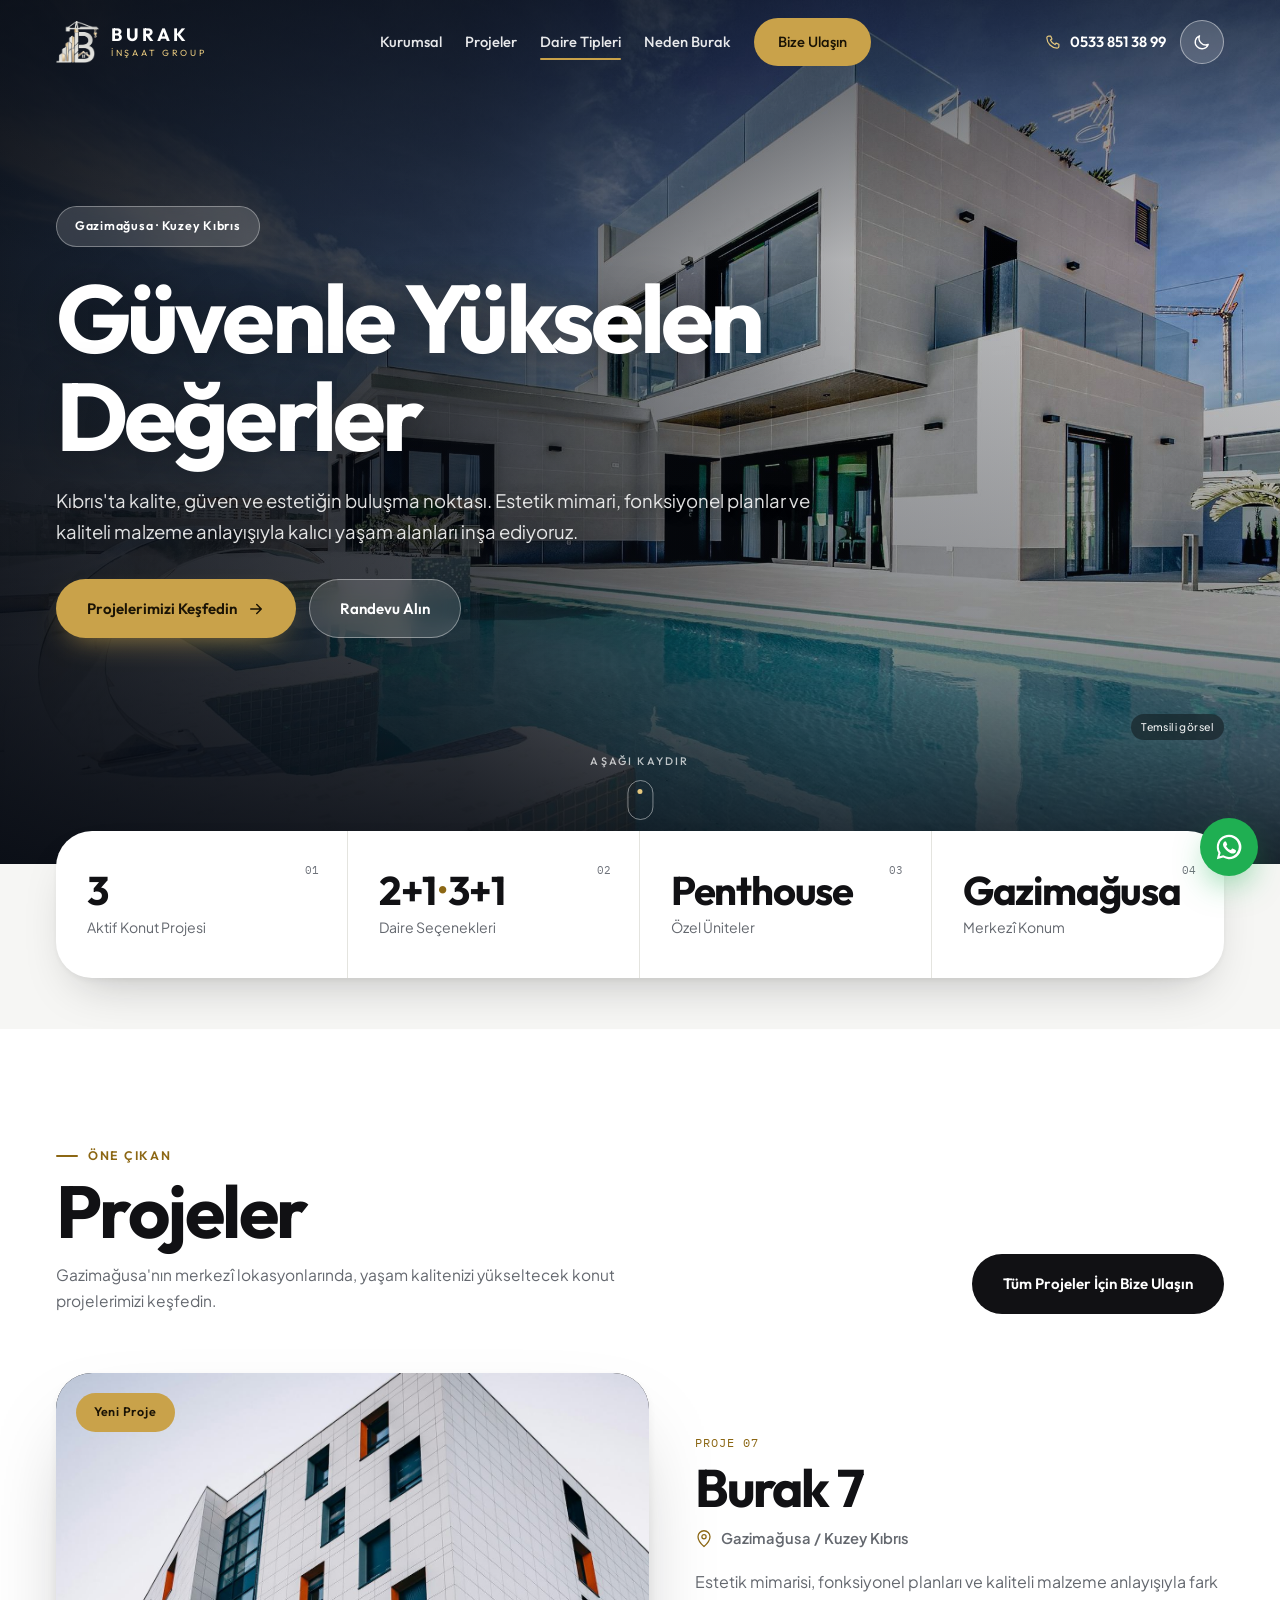
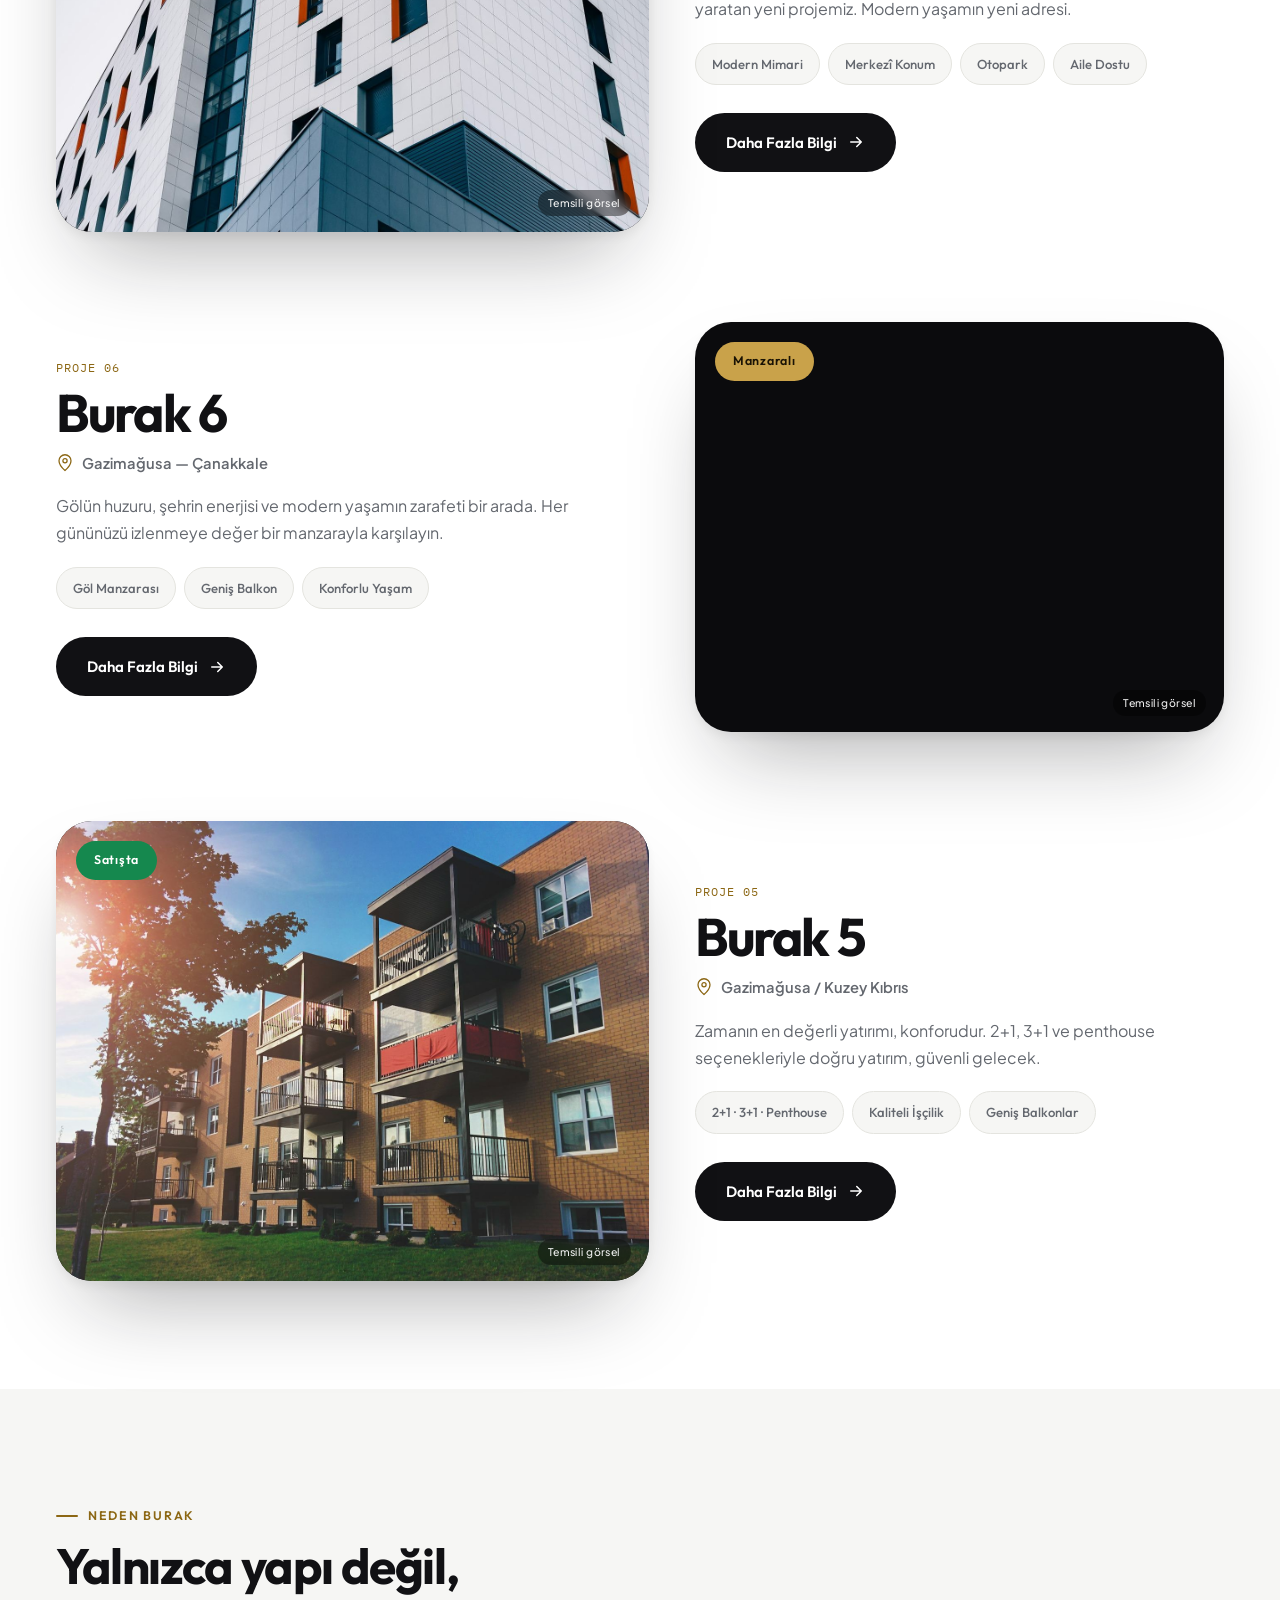
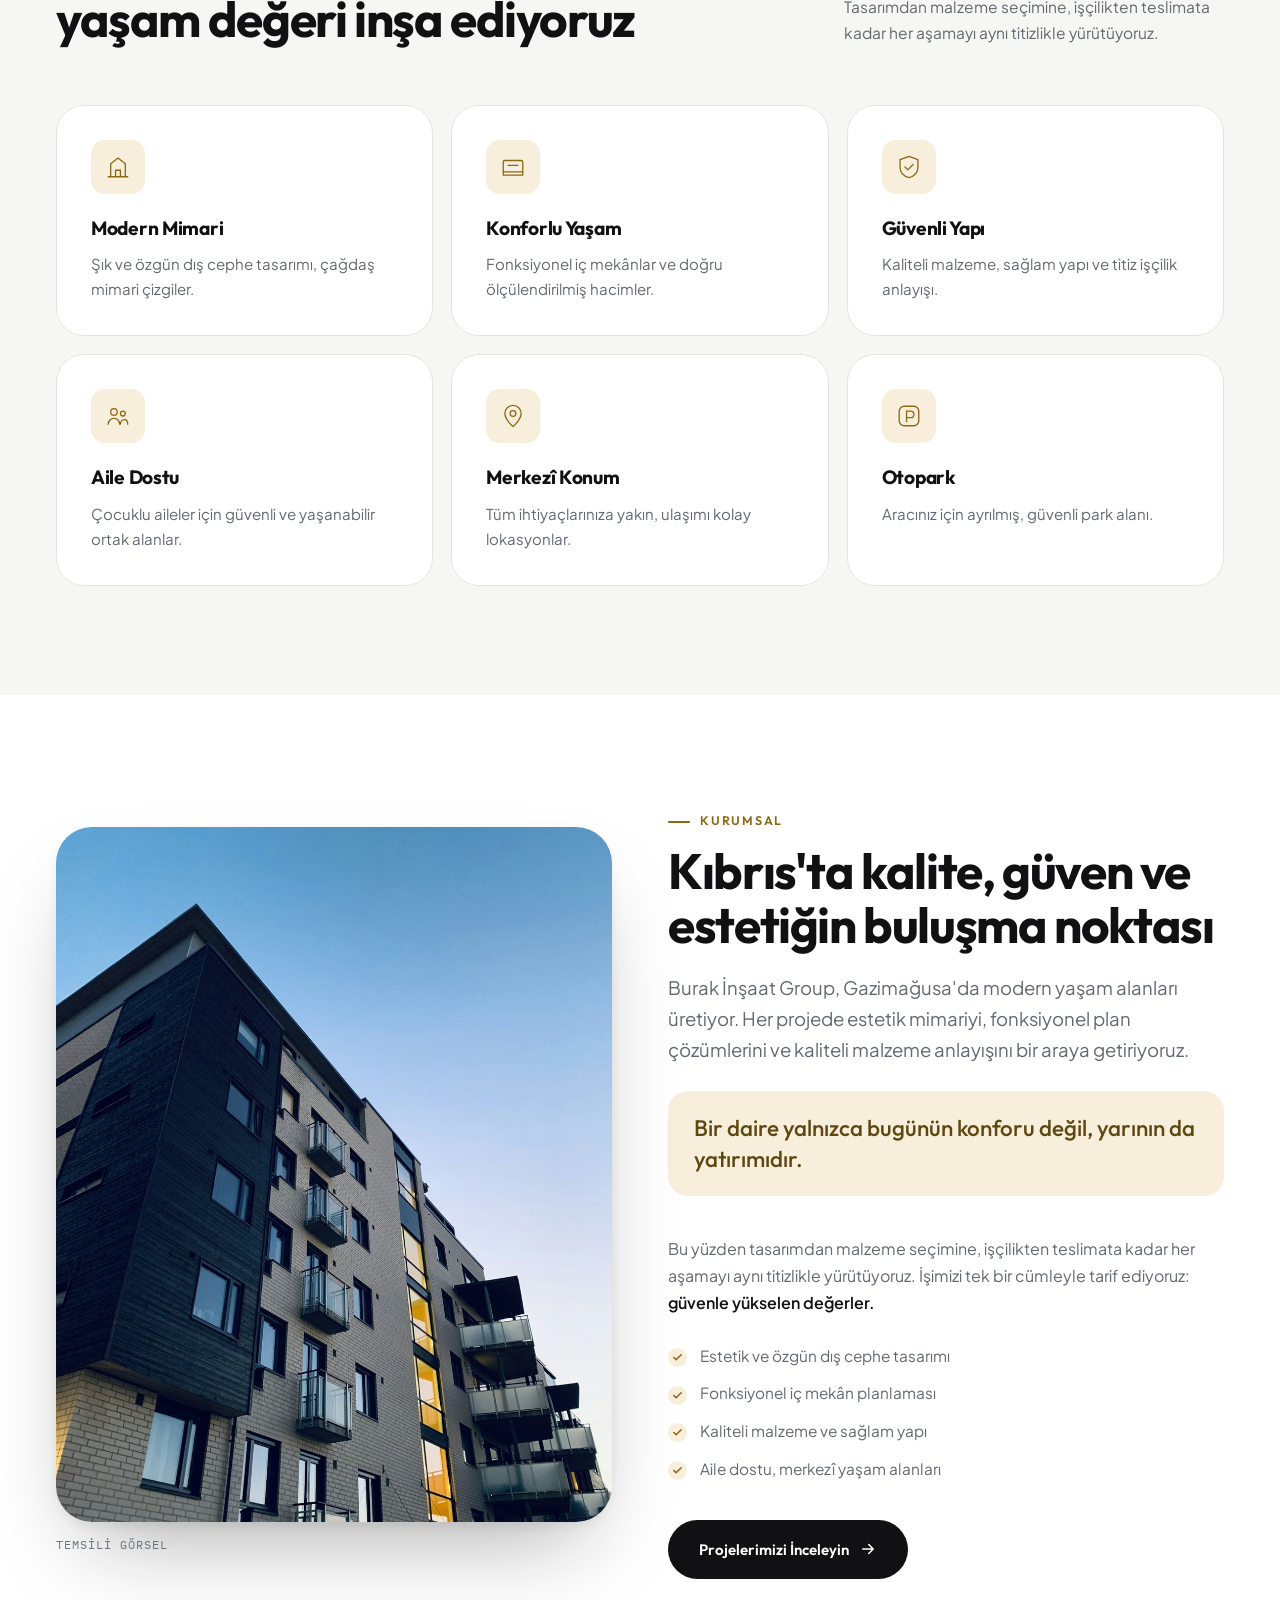
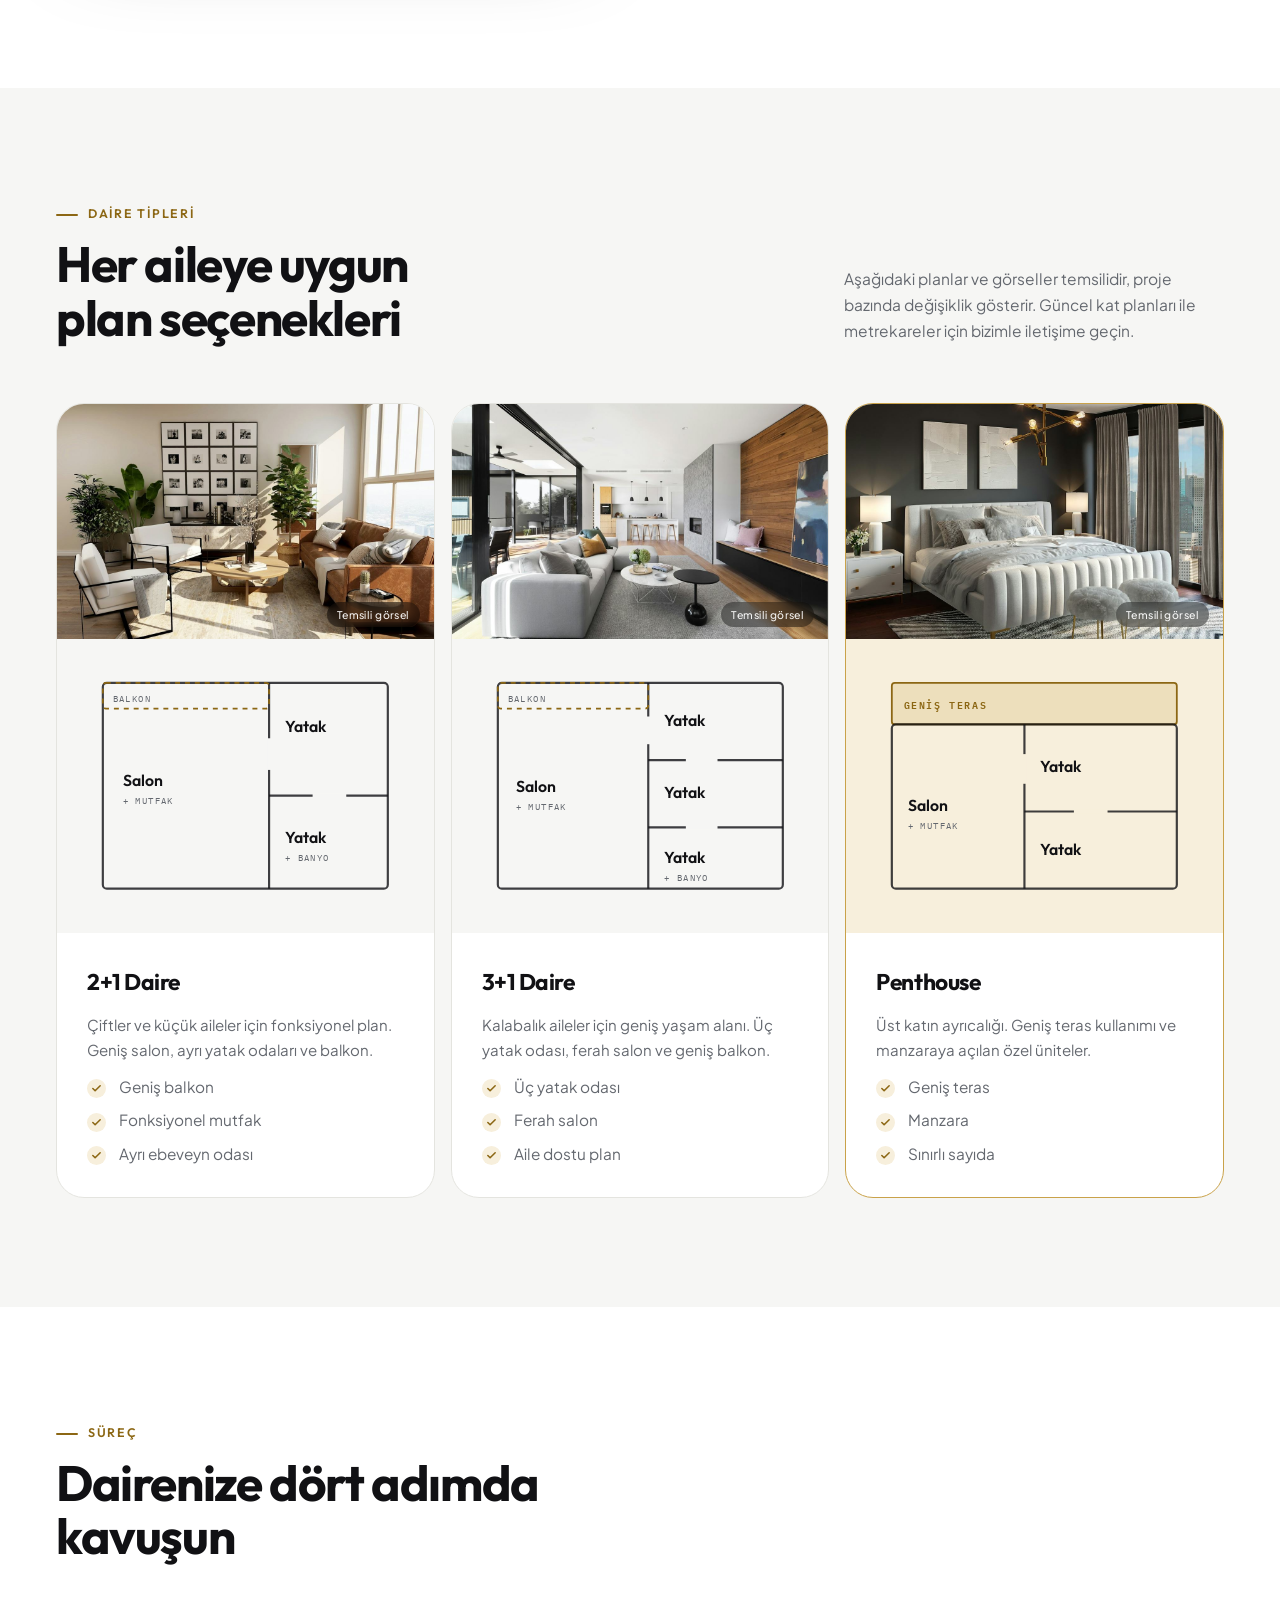
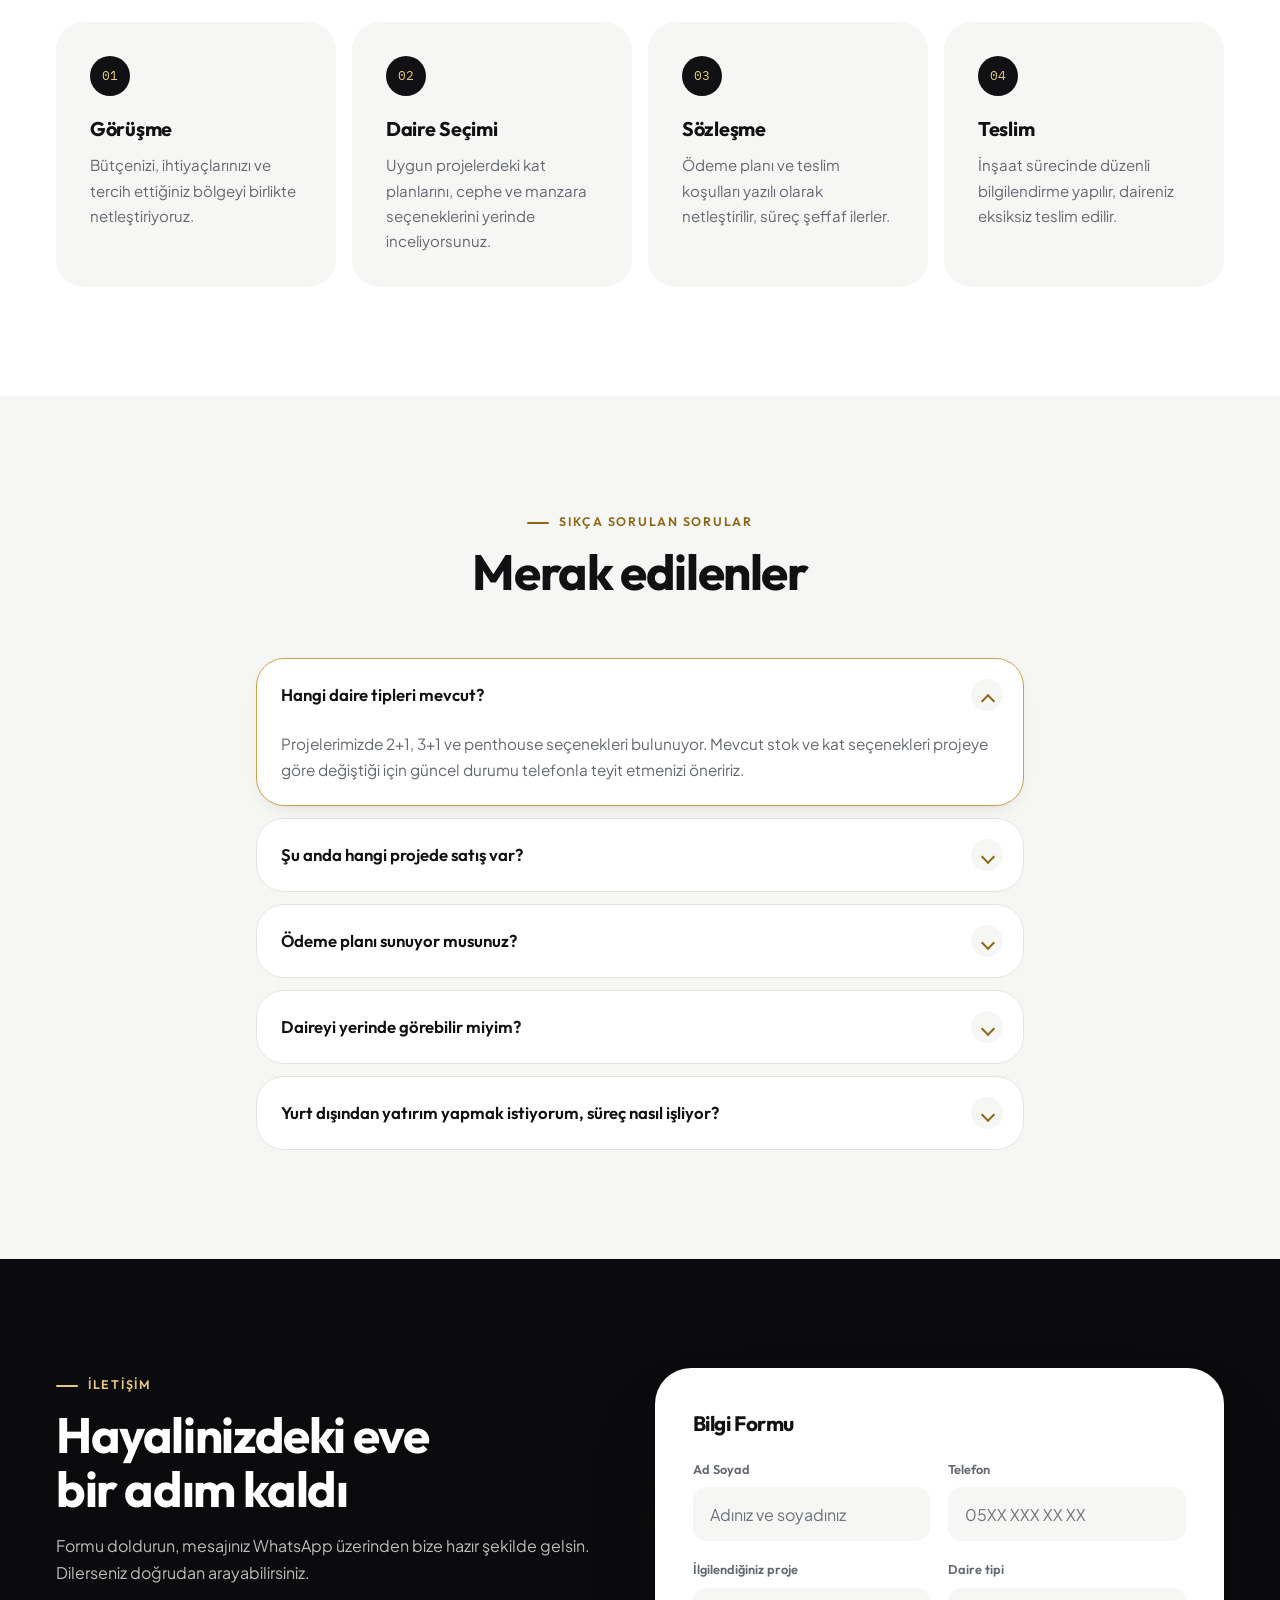
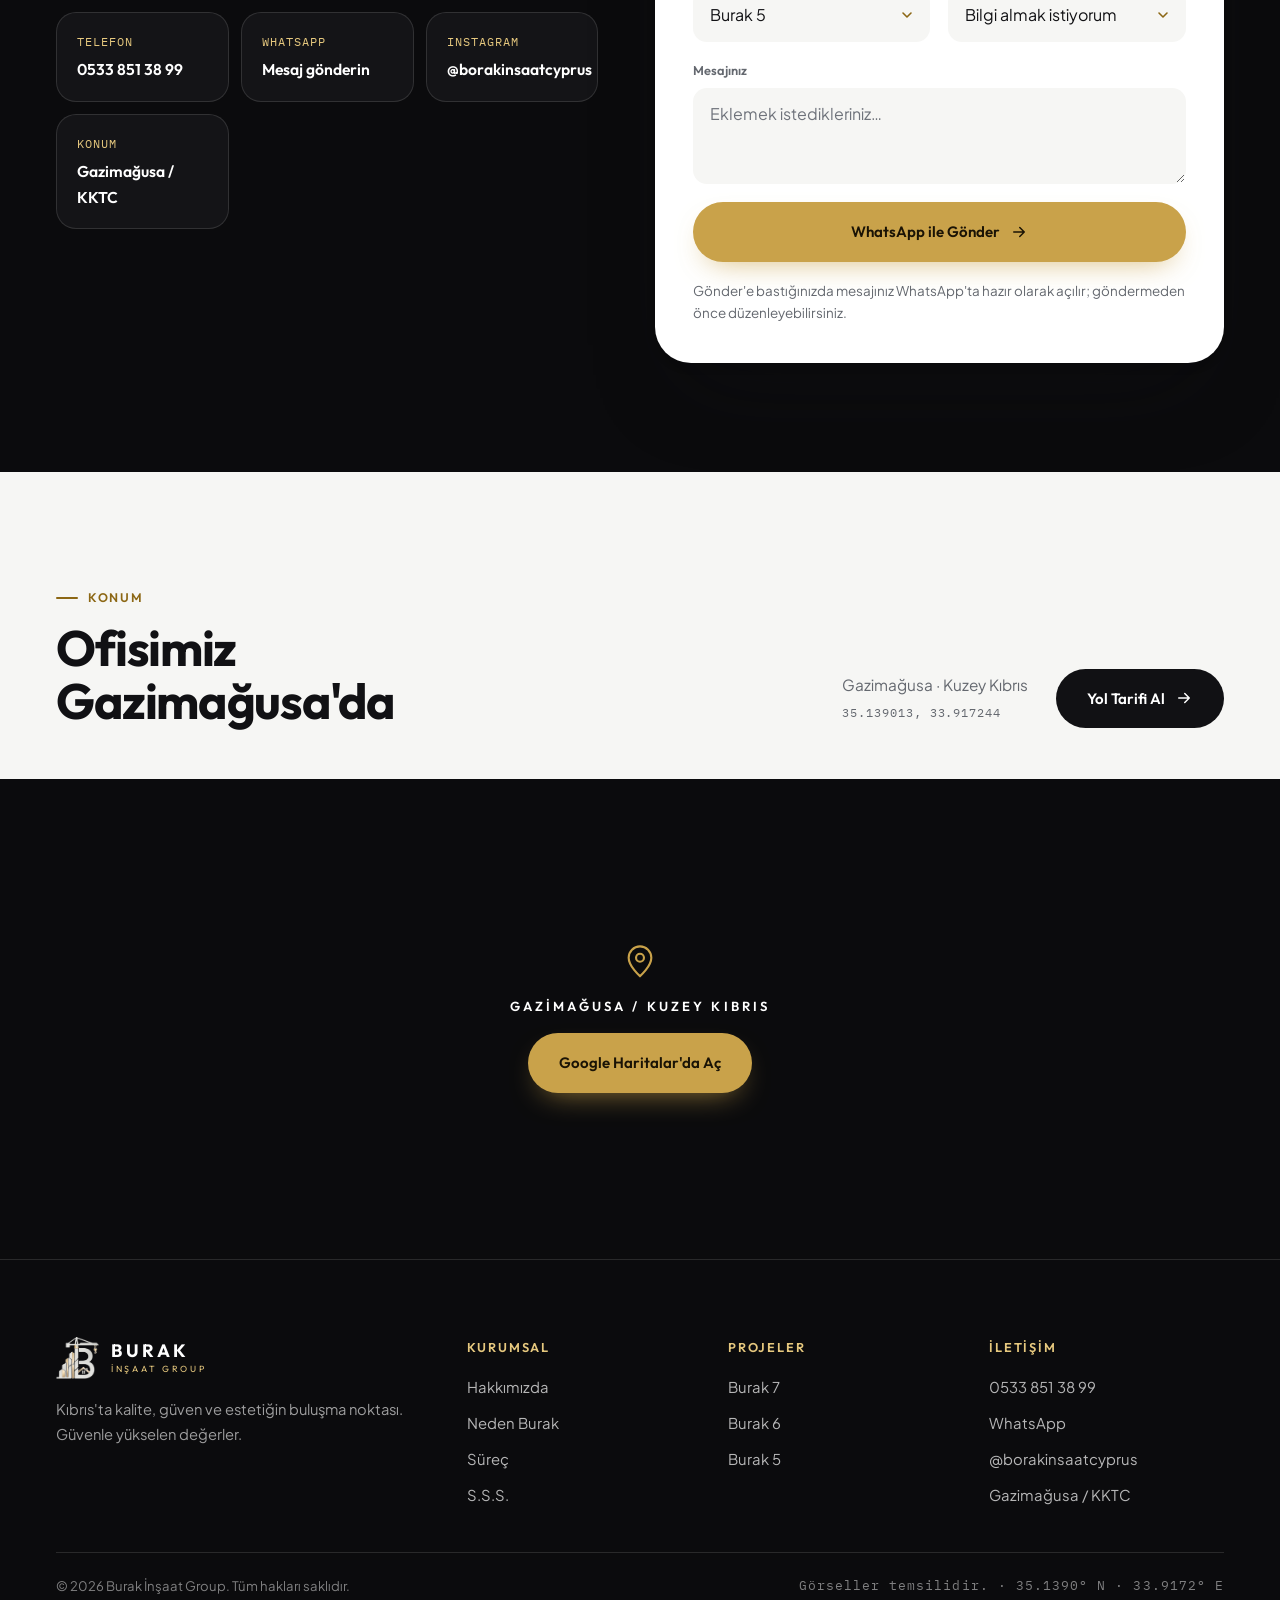
==== commit 040e7bba: "Çizilmiş haritayı kaldır, en alta Google Haritalar ekle - Elle çizilmiş KKTC haritası ve proje seçic" ====
--- a/index.html
+++ b/index.html
@@ -20,7 +20,7 @@
 <link rel="preconnect" href="https://fonts.googleapis.com">
 <link rel="preconnect" href="https://fonts.gstatic.com" crossorigin>
 <link rel="stylesheet" href="https://fonts.googleapis.com/css2?family=Outfit:wght@300;400;500;600;700;800&family=Plus+Jakarta+Sans:wght@400;500;600&family=IBM+Plex+Mono:wght@400;500&display=swap">
-<link rel="stylesheet" href="assets/style.css?v=20260924a">
+<link rel="stylesheet" href="assets/style.css?v=20260924b">
 <!-- Kayıtlı tema seçimini ilk boyamadan önce uygula (beyaz parlama olmasın) -->
 <script>try{var t=localStorage.getItem('burak-tema');if(t==='dark'||t==='light')document.documentElement.setAttribute('data-theme',t)}catch(e){}</script>
 <script type="application/ld+json">
@@ -53,7 +53,6 @@
 
     <nav class="nav" id="nav" aria-label="Ana menü">
       <a href="#kurumsal">Kurumsal</a>
-      <a href="#bolgeler">Proje Bölgeleri</a>
       <a href="#projeler">Projeler</a>
       <a href="#daireler">Daire Tipleri</a>
       <a href="#neden">Neden Burak</a>
@@ -119,93 +118,6 @@
       <div class="stat"><b>2+1<em>·</em>3+1</b><span>Daire Seçenekleri</span><i>02</i></div>
       <div class="stat"><b>Penthouse</b><span>Özel Üniteler</span><i>03</i></div>
       <div class="stat"><b>Gazimağusa</b><span>Merkezî Konum</span><i>04</i></div>
-    </div>
-  </div>
-</section>
-
-<!-- ===================== PROJE BÖLGELERİ (HARİTA) ===================== -->
-<section class="sec sec--tint" id="bolgeler">
-  <div class="wrap">
-    <header class="sechead">
-      <div>
-        <p class="eyebrow">Proje Bölgelerimiz</p>
-        <h2 class="h2">Kuzey Kıbrıs'ın değerlenen<br>bölgelerinde inşa ediyoruz</h2>
-      </div>
-      <p class="sechead__desc">Projelerimiz Gazimağusa ve çevresinde yükseliyor. Haritadan
-        bir projeyi seçin, konumu ve detaylarını görün.</p>
-    </header>
-
-    <div class="mapwrap">
-      <div class="mapcard">
-        <svg class="kktc" viewBox="0 0 1000 440" role="img" aria-label="Kuzey Kıbrıs haritası üzerinde Burak İnşaat proje konumları">
-          <!-- deniz dokusu -->
-          <g class="kktc__sea">
-            <path d="M0 300q120 18 250 10T520 292t250 -70T1000 150" />
-            <path d="M0 340q140 20 280 12t250 -22t230 -76T1000 196" />
-            <path d="M0 262q100 14 210 8t230 -24" />
-          </g>
-          <!-- kara -->
-          <path class="kktc__land" d="M60 268C70 222 130 200 200 202c68 2 118-16 172-20 56-4 114-10 168-6 40 3 70-8 102-22L930 40l18 34L662 196c-32 14-66 26-106 34l-4 92c-82 12-172 16-260 8C204 322 118 306 64 292Z"/>
-          <path class="kktc__coast" d="M60 268C70 222 130 200 200 202c68 2 118-16 172-20 56-4 114-10 168-6 40 3 70-8 102-22L930 40l18 34L662 196c-32 14-66 26-106 34"/>
-
-          <!-- referans şehirler -->
-          <g class="kktc__city">
-            <circle cx="200" cy="258" r="4"/><text x="200" y="278">Güzelyurt</text>
-            <circle cx="330" cy="212" r="4"/><text x="330" y="202">Girne</text>
-            <circle cx="358" cy="272" r="4"/><text x="358" y="292">Lefkoşa</text>
-            <circle cx="452" cy="200" r="4"/><text x="452" y="190">Esentepe</text>
-            <circle cx="575" cy="262" r="4"/><text x="588" y="256">İskele</text>
-            <circle cx="762" cy="124" r="4"/><text x="762" y="114">Yenierenköy</text>
-          </g>
-
-          <!-- proje iğneleri -->
-          <g class="pin" data-pin="burak7" tabindex="0" role="button" aria-label="Burak 7 — Gazimağusa" transform="translate(548,296)">
-            <circle class="pin__halo" r="26"/>
-            <path class="pin__body" d="M0 6c0 0 15-13 15-24A15 15 0 1 0-15-18C-15-7 0 6 0 6Z" transform="translate(0,-6)"/>
-            <circle class="pin__eye" cy="-24" r="5.4"/>
-          </g>
-          <g class="pin" data-pin="burak5" tabindex="0" role="button" aria-label="Burak 5 — Gazimağusa" transform="translate(586,286)">
-            <circle class="pin__halo" r="26"/>
-            <path class="pin__body" d="M0 6c0 0 15-13 15-24A15 15 0 1 0-15-18C-15-7 0 6 0 6Z" transform="translate(0,-6)"/>
-            <circle class="pin__eye" cy="-24" r="5.4"/>
-          </g>
-          <g class="pin" data-pin="burak6" tabindex="0" role="button" aria-label="Burak 6 — Gazimağusa, Çanakkale" transform="translate(512,272)">
-            <circle class="pin__halo" r="26"/>
-            <path class="pin__body" d="M0 6c0 0 15-13 15-24A15 15 0 1 0-15-18C-15-7 0 6 0 6Z" transform="translate(0,-6)"/>
-            <circle class="pin__eye" cy="-24" r="5.4"/>
-          </g>
-
-          <text class="kktc__label" x="612" y="326">GAZİMAĞUSA</text>
-        </svg>
-
-        <p class="mapcard__note mono">35.1390&deg; N &nbsp; 33.9172&deg; E &nbsp;/&nbsp; KKTC</p>
-      </div>
-
-      <div class="maplist">
-        <p class="maplist__k mono">Projeler</p>
-        <button class="mapitem is-on" data-go="burak7">
-          <span class="mapitem__no mono">07</span>
-          <span class="mapitem__t">Burak 7</span>
-          <span class="mapitem__s">Gazimağusa &middot; Yeni Proje</span>
-        </button>
-        <button class="mapitem" data-go="burak6">
-          <span class="mapitem__no mono">06</span>
-          <span class="mapitem__t">Burak 6</span>
-          <span class="mapitem__s">Çanakkale &middot; Göl Manzaralı</span>
-        </button>
-        <button class="mapitem" data-go="burak5">
-          <span class="mapitem__no mono">05</span>
-          <span class="mapitem__t">Burak 5</span>
-          <span class="mapitem__s">Gazimağusa &middot; Satışta</span>
-        </button>
-
-        <div class="mapinfo" id="mapinfo" aria-live="polite">
-          <p class="mapinfo__t">Burak 7</p>
-          <p class="mapinfo__d">Estetik mimarisi ve fonksiyonel planlarıyla modern yaşamın yeni adresi.</p>
-          <a class="mapinfo__a" href="#burak7">Projeye git
-            <svg viewBox="0 0 24 24" aria-hidden="true"><path d="M5 12h14m0 0l-6-6m6 6l-6 6"/></svg></a>
-        </div>
-      </div>
     </div>
   </div>
 </section>
@@ -582,6 +494,33 @@
 
 </main>
 
+<!-- ===================== KONUM ===================== -->
+<section class="konum" id="konum" aria-label="Ofis konumu">
+  <div class="wrap konum__in">
+    <div>
+      <p class="eyebrow">Konum</p>
+      <h2 class="h2">Ofisimiz<br>Gazimağusa'da</h2>
+    </div>
+    <div class="konum__yan">
+      <p class="konum__adres">Gazimağusa &middot; Kuzey Kıbrıs<br>
+        <span class="mono">35.139013, 33.917244</span></p>
+      <a class="btn btn--dark" href="https://maps.app.goo.gl/WNb8oyFhw3ZvD8c77" target="_blank" rel="noopener">Yol Tarifi Al
+        <svg viewBox="0 0 24 24" aria-hidden="true"><path d="M5 12h14m0 0l-6-6m6 6l-6 6"/></svg></a>
+    </div>
+  </div>
+  <div class="gmap">
+    <div class="gmap__fb">
+      <svg viewBox="0 0 24 24" aria-hidden="true"><path d="M12 22s8-6.9 8-13a8 8 0 0 0-16 0c0 6.1 8 13 8 13z"/><circle cx="12" cy="9" r="2.8"/></svg>
+      <p>Gazimağusa / Kuzey Kıbrıs</p>
+      <a class="btn btn--gold" href="https://maps.app.goo.gl/WNb8oyFhw3ZvD8c77" target="_blank" rel="noopener">Google Haritalar'da Aç</a>
+    </div>
+    <!-- ARTIFACT:STRIP-START -->
+    <iframe class="gmap__frame" title="Burak İnşaat Group ofis konumu — Gazimağusa"
+      src="https://www.google.com/maps?q=35.139013,33.917244&amp;z=16&amp;hl=tr&amp;output=embed" loading="lazy" referrerpolicy="no-referrer-when-downgrade"></iframe>
+    <!-- ARTIFACT:STRIP-END -->
+  </div>
+</section>
+
 <!-- ===================== FOOTER ===================== -->
 <footer class="ftr">
   <div class="wrap">
@@ -601,7 +540,7 @@
       <nav class="ftr__col" aria-label="Projeler">
         <h4>Projeler</h4>
         <a href="#burak7">Burak 7</a><a href="#burak6">Burak 6</a>
-        <a href="#burak5">Burak 5</a><a href="#bolgeler">Proje Bölgeleri</a>
+        <a href="#burak5">Burak 5</a>
       </nav>
       <nav class="ftr__col" aria-label="İletişim">
         <h4>İletişim</h4>
@@ -638,6 +577,6 @@
   <svg viewBox="0 0 32 32" aria-hidden="true"><path d="M16 3C8.8 3 3 8.8 3 16c0 2.3.6 4.5 1.7 6.4L3 29l6.8-1.7A13 13 0 1 0 16 3zm0 23.6c-2 0-3.9-.5-5.6-1.5l-.4-.2-4 1 1.1-3.9-.3-.4A10.6 10.6 0 1 1 16 26.6zm6-7.9c-.3-.2-1.9-1-2.2-1.1-.3-.1-.5-.2-.7.2s-.8 1-1 1.2c-.2.2-.4.2-.7.1a8.7 8.7 0 0 1-4.3-3.7c-.3-.6.3-.5.9-1.7.1-.2 0-.4 0-.6l-1-2.4c-.3-.6-.5-.5-.7-.5h-.6c-.2 0-.6.1-.9.4-.3.4-1.2 1.2-1.2 2.8s1.2 3.3 1.4 3.5c.2.2 2.4 3.7 5.9 5.1 2.2.9 3 1 4.1.8.7-.1 1.9-.8 2.2-1.6.3-.8.3-1.4.2-1.6-.1-.2-.3-.3-.6-.4z"/></svg>
 </a>
 
-<script src="assets/main.js?v=20260924a"></script>
+<script src="assets/main.js?v=20260924b"></script>
 </body>
 </html>
--- a/assets/style.css
+++ b/assets/style.css
@@ -59,7 +59,7 @@
   --info-ink: #FFFFFF;
   --info-ink-2: rgba(255,255,255,.72);
   --info-line:transparent;
-  --map-line: transparent;
+  --map-filter:none;
   --img-filter:none;
   --tick-img: url("data:image/svg+xml,%3Csvg xmlns='http://www.w3.org/2000/svg' viewBox='0 0 24 24' fill='none' stroke='%238C6714' stroke-width='3.4' stroke-linecap='round' stroke-linejoin='round'%3E%3Cpath d='M20 6L9 17l-5-5'/%3E%3C/svg%3E");
   --sel-img:  url("data:image/svg+xml,%3Csvg xmlns='http://www.w3.org/2000/svg' viewBox='0 0 24 24' fill='none' stroke='%238C6714' stroke-width='2.4' stroke-linecap='round' stroke-linejoin='round'%3E%3Cpath d='M6 9l6 6 6-6'/%3E%3C/svg%3E");
@@ -82,7 +82,7 @@
     --num-bg:#26262A; --quote-ink:#EAD39A;
     --hdr-bg:rgba(14,14,16,.84); --bar-bg:rgba(14,14,16,.94);
     --info-bg:#18181B; --info-ink:#F2F1EE; --info-ink-2:#A3A6AD; --info-line:#3A3120;
-    --map-line:#26262A;
+    --map-filter:invert(92%) hue-rotate(180deg) brightness(.94) contrast(.92);
     --img-filter:brightness(.9) saturate(.95);
     --tick-img:url("data:image/svg+xml,%3Csvg xmlns='http://www.w3.org/2000/svg' viewBox='0 0 24 24' fill='none' stroke='%23E0B45A' stroke-width='3.4' stroke-linecap='round' stroke-linejoin='round'%3E%3Cpath d='M20 6L9 17l-5-5'/%3E%3C/svg%3E");
     --sel-img:url("data:image/svg+xml,%3Csvg xmlns='http://www.w3.org/2000/svg' viewBox='0 0 24 24' fill='none' stroke='%23E0B45A' stroke-width='2.4' stroke-linecap='round' stroke-linejoin='round'%3E%3Cpath d='M6 9l6 6 6-6'/%3E%3C/svg%3E");
@@ -105,7 +105,7 @@
   --num-bg:#26262A; --quote-ink:#EAD39A;
   --hdr-bg:rgba(14,14,16,.84); --bar-bg:rgba(14,14,16,.94);
   --info-bg:#18181B; --info-ink:#F2F1EE; --info-ink-2:#A3A6AD; --info-line:#3A3120;
-  --map-line:#26262A;
+  --map-filter:invert(92%) hue-rotate(180deg) brightness(.94) contrast(.92);
   --img-filter:brightness(.9) saturate(.95);
   --tick-img:url("data:image/svg+xml,%3Csvg xmlns='http://www.w3.org/2000/svg' viewBox='0 0 24 24' fill='none' stroke='%23E0B45A' stroke-width='3.4' stroke-linecap='round' stroke-linejoin='round'%3E%3Cpath d='M20 6L9 17l-5-5'/%3E%3C/svg%3E");
   --sel-img:url("data:image/svg+xml,%3Csvg xmlns='http://www.w3.org/2000/svg' viewBox='0 0 24 24' fill='none' stroke='%23E0B45A' stroke-width='2.4' stroke-linecap='round' stroke-linejoin='round'%3E%3Cpath d='M6 9l6 6 6-6'/%3E%3C/svg%3E");
@@ -451,68 +451,6 @@
   position:absolute; top:clamp(20px,2.4vw,30px); right:clamp(18px,2.2vw,28px);
   font-style:normal; font-family:var(--f-mono); font-size:.7rem; color:var(--ink-3);
 }
-
-/* =========================================================
-   HARİTA
-   ========================================================= */
-.mapwrap{ display:grid; gap:clamp(18px,2.4vw,28px); }
-.mapcard{
-  position:relative; background:var(--dark); border-radius:var(--r-xl); border:1px solid var(--map-line);
-  padding:clamp(16px,2.4vw,30px); overflow:hidden; box-shadow:var(--sh-m);
-}
-.kktc{ width:100%; height:auto; display:block; }
-.kktc__sea path{ fill:none; stroke:rgba(230,200,126,.16); stroke-width:1.4; }
-.kktc__land{ fill:#17171B; stroke:none; }
-.kktc__coast{ fill:none; stroke:var(--gold-mid); stroke-width:2.2; stroke-linejoin:round; }
-.kktc__city circle{ fill:rgba(255,255,255,.34); }
-.kktc__city text{
-  font-family:var(--f-mono); font-size:13px; fill:rgba(255,255,255,.44);
-  text-anchor:middle; letter-spacing:.5px;
-}
-.kktc__label{
-  font-family:var(--f-disp); font-weight:600; font-size:17px;
-  fill:var(--gold-br); letter-spacing:2.4px;
-}
-.mapcard__note{
-  position:absolute; right:clamp(16px,2.4vw,30px); bottom:clamp(14px,2vw,22px);
-  color:rgba(255,255,255,.62); margin:0;
-}
-
-.pin{ cursor:pointer; }
-.pin__halo{ fill:var(--gold-mid); opacity:0; transform-origin:center; }
-.pin__body{ fill:#7E5F14; transition:fill .3s var(--ease); }
-.pin__eye{ fill:#17171B; }
-.pin:hover .pin__body{ fill:var(--gold-mid); }
-.pin.is-on .pin__body{ fill:var(--gold-mid); }
-.pin.is-on .pin__halo{ opacity:.22; animation:halo 2.2s var(--ease) infinite; }
-@keyframes halo{ 0%{ transform:scale(.55); opacity:.4; } 70%,100%{ transform:scale(1.5); opacity:0; } }
-
-.maplist{ display:grid; gap:10px; align-content:start; }
-.maplist__k{ color:var(--ink-2); text-transform:uppercase; margin:0 0 2px; }
-.mapitem{
-  display:grid; grid-template-columns:auto 1fr; gap:2px 14px; align-items:center;
-  text-align:left; cursor:pointer; width:100%;
-  background:var(--card); border:1.5px solid var(--line); border-radius:var(--r-m);
-  padding:16px 20px; transition:border-color .3s var(--ease), background .3s var(--ease), transform .3s var(--ease);
-}
-.mapitem:hover{ transform:translateY(-2px); border-color:var(--gold-mid); }
-.mapitem.is-on{ border-color:var(--gold-mid); background:var(--gold-sft); }
-.mapitem__no{ grid-row:span 2; color:var(--gold); font-size:.92rem; }
-.mapitem__t{ font-family:var(--f-disp); font-weight:700; font-size:1.12rem; color:var(--ink); }
-.mapitem__s{ font-size:.84rem; color:var(--ink-2); }
-
-.mapinfo{
-  background:var(--info-bg); color:var(--info-ink); border:1px solid var(--info-line); border-radius:var(--r-m);
-  padding:22px 24px; margin-top:6px;
-}
-.mapinfo__t{ font-family:var(--f-disp); font-weight:700; font-size:1.3rem; margin:0 0 6px; }
-.mapinfo__d{ margin:0 0 16px; color:var(--info-ink-2); font-size:.93rem; }
-.mapinfo__a{
-  display:inline-flex; align-items:center; gap:9px; text-decoration:none;
-  font-family:var(--f-disp); font-weight:600; font-size:.9rem; color:var(--gold-br);
-}
-.mapinfo__a svg{ width:17px; height:17px; fill:none; stroke:currentColor; stroke-width:2; stroke-linecap:round; stroke-linejoin:round; transition:transform .3s var(--ease); }
-.mapinfo__a:hover svg{ transform:translateX(4px); }
 
 /* =========================================================
    PROJELER
@@ -852,7 +790,6 @@
   .cta__in{ grid-template-columns:1fr 1.05fr; }
   .ftr__in{ grid-template-columns:1.7fr 1fr 1fr 1.1fr; gap:48px; }
 
-  .mapwrap{ grid-template-columns:1.55fr 1fr; align-items:start; }
   .proj{ grid-template-columns:1.12fr 1fr; }
   .proj__viz{ aspect-ratio:4/3.1; }
   .proj--flip .proj__viz{ order:2; }
@@ -871,15 +808,7 @@
   }
 }
 
-/* ---------- harita: küçük ekranda okunabilirlik ----------
-   viewBox main.js tarafından mobilde Gazimağusa bölgesine kırpılır;
-   yazılar o ölçekte okunur kalsın diye büyütülür. */
 @media (max-width:760px){
-  .kktc__city text{ font-size:17px; }
-  .kktc__label{ font-size:22px; }
-  .kktc__coast{ stroke-width:3.4; }
-  .kktc__sea path{ stroke-width:2.2; }
-  .mapcard{ padding:18px 16px 30px; }
 
   /* Dikey ekranda metin tüm genişliği kaplıyor: fotoğrafı eşit karart. */
   .hero__scene img{ object-position:64% 50%; }
@@ -906,3 +835,29 @@
   .nav__tema span{ display:var(--ay); }
   .nav__tema span.tema__gunes{ display:var(--gunes); }
 }
+
+/* =========================================================
+   KONUM — Google Haritalar
+   ========================================================= */
+.konum{ background:var(--paper-2); padding-top:var(--sec-y); }
+.konum__in{
+  display:flex; flex-wrap:wrap; gap:24px clamp(30px,5vw,80px);
+  align-items:flex-end; justify-content:space-between;
+  padding-bottom:clamp(30px,4vw,54px);
+}
+.konum__yan{ display:flex; flex-wrap:wrap; align-items:center; gap:18px 28px; }
+.konum__adres{ margin:0; color:var(--ink-2); font-size:.96rem; line-height:1.7; }
+.gmap{ position:relative; height:clamp(320px,42vw,480px); background:var(--dark); overflow:hidden; }
+.gmap__fb{
+  position:absolute; inset:0; display:flex; flex-direction:column;
+  align-items:center; justify-content:center; gap:16px; text-align:center; padding:24px;
+}
+.gmap__fb svg{ width:34px; height:34px; fill:none; stroke:var(--gold-mid); stroke-width:1.5; }
+.gmap__fb p{
+  margin:0; color:#fff; font-family:var(--f-disp); font-weight:600;
+  font-size:.82rem; letter-spacing:.24em; text-transform:uppercase;
+}
+.gmap__frame{
+  position:absolute; inset:0; width:100%; height:100%; border:0;
+  filter:var(--map-filter);
+}
